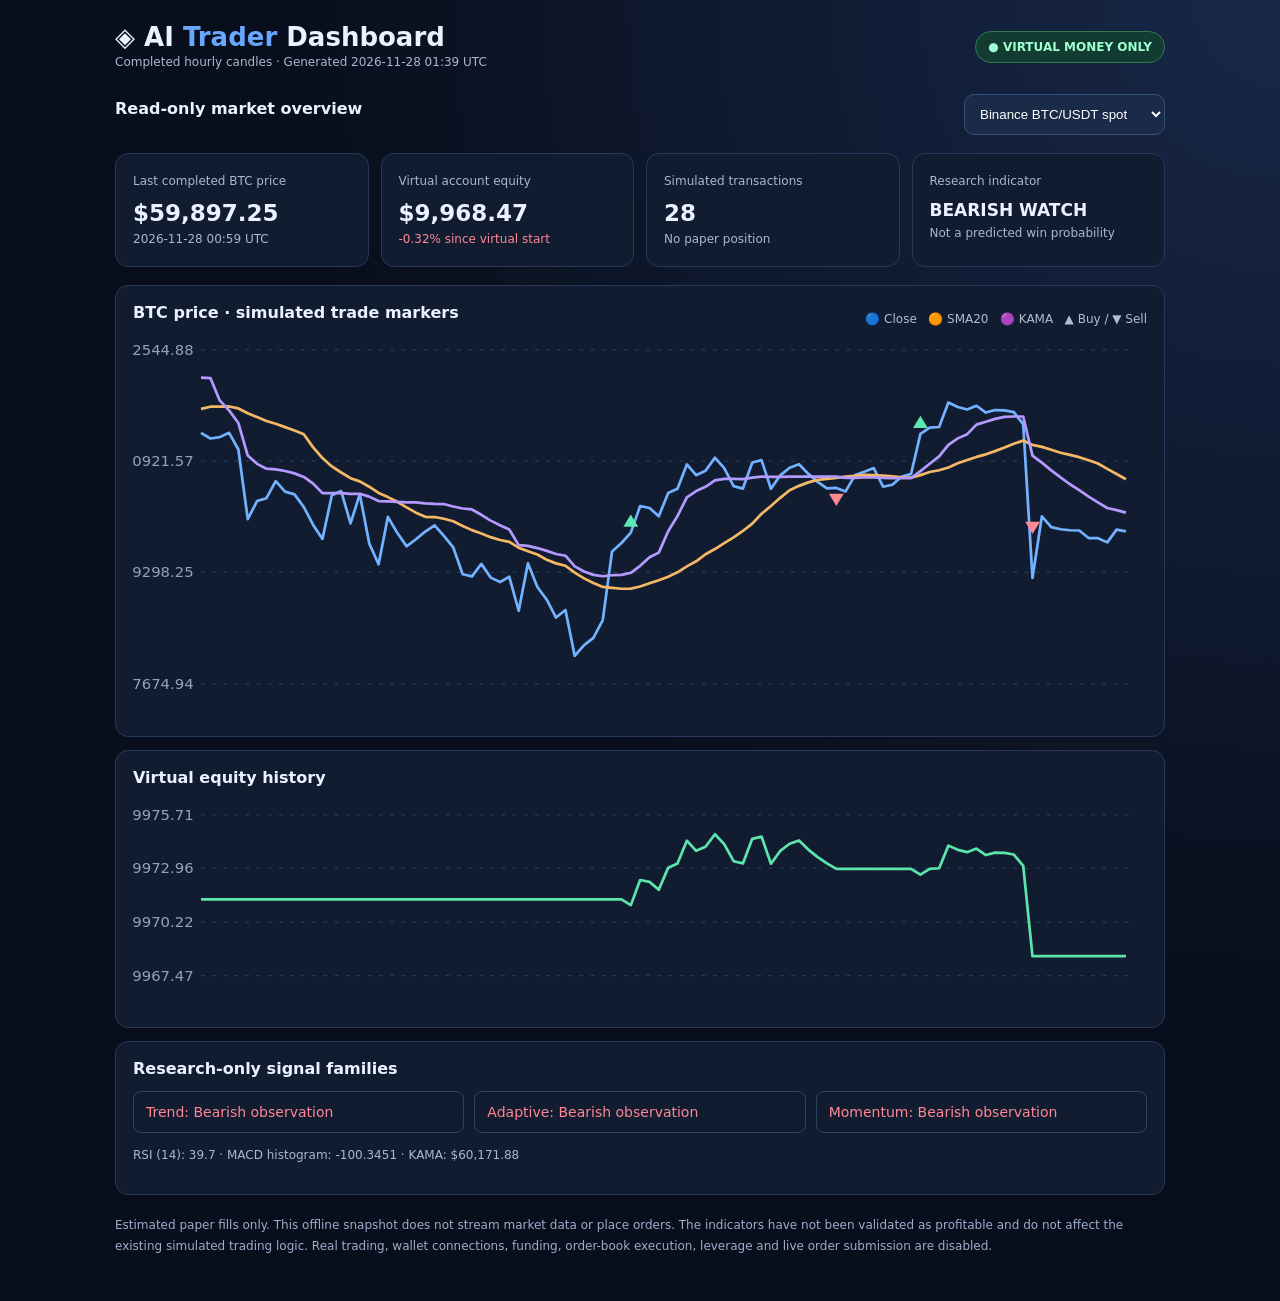
==== ledger/dashboard.html @ aaf677f6 "Update virtual paper results" ====
<!doctype html><html lang="en"><head><meta charset="utf-8">
<meta name="viewport" content="width=device-width, initial-scale=1"><title>AI Trader — Paper Dashboard</title>
<style>
:root{color-scheme:dark;font-family:system-ui,sans-serif;background:#080e1b;color:#eaf2ff}
*{box-sizing:border-box}body{margin:0;background:radial-gradient(at top right,#182849,#080e1b 55%)}
main{max-width:1080px;margin:auto;padding:22px 15px 45px}
h1{font-size:26px;margin:0}h1 span{color:#69a7ff}h2{font-size:16px;margin:0 0 13px}
.head,.bar{display:flex;align-items:center;justify-content:space-between;gap:15px;flex-wrap:wrap}
.head{margin-bottom:22px}.small{font-size:12px;color:#a8b8d2;line-height:1.7}
.tag{border:1px solid #317750;background:#123c31;border-radius:30px;color:#9fffd1;padding:8px 12px;font-size:12px;font-weight:700}
select{background:#1a2a49;color:white;border:1px solid #345078;padding:11px;border-radius:10px}
.cards{display:grid;grid-template-columns:repeat(4,minmax(0,1fr));gap:12px;margin:18px 0}
.card{background:#111c31;border:1px solid #273958;border-radius:13px;padding:17px;min-width:0}
.value{font-size:23px;font-weight:750;margin:8px 0 3px;overflow-wrap:anywhere}
.good{color:#60eab2}.bad{color:#ff8793}.muted{color:#b5c0d1}
svg{width:100%;height:auto;display:block;min-height:160px}
.legend{color:#adbed6;font-size:12px}
.votes{display:grid;grid-template-columns:repeat(3,1fr);gap:10px}
.votes>div{padding:12px;border:1px solid #324564;border-radius:8px;font-size:14px}
footer{margin-top:20px;color:#9caecc;font-size:12px;line-height:1.7}
@media(max-width:700px){.cards{grid-template-columns:repeat(2,minmax(0,1fr))}
.votes{grid-template-columns:1fr}.value{font-size:20px}}
</style></head><body><main>
<header class="head"><div><h1>◈ AI <span>Trader</span> Dashboard</h1>
<div class="small">Completed hourly candles · Generated <span id="updated"></span></div></div>
<div class="tag">● VIRTUAL MONEY ONLY</div></header>
<div class="bar"><h2>Read-only market overview</h2><select id="market" aria-label="Select exchange"></select></div>
<section class="cards"><div class="card"><div class="small">Last completed BTC price</div><div class="value" id="price"></div><div class="small" id="candle"></div></div>
<div class="card"><div class="small">Virtual account equity</div><div class="value" id="equity"></div><div class="small" id="change"></div></div>
<div class="card"><div class="small">Simulated transactions</div><div class="value" id="trades"></div><div class="small" id="position"></div></div>
<div class="card"><div class="small">Research indicator</div><div class="value" id="watch"></div><div class="small">Not a predicted win probability</div></div></section>
<section class="card"><div class="bar"><h2>BTC price · simulated trade markers</h2>
<div class="legend">🔵 Close &nbsp; 🟠 SMA20 &nbsp; 🟣 KAMA &nbsp; ▲ Buy / ▼ Sell</div></div>
<svg id="priceChart" viewBox="0 0 820 310" role="img" aria-label="Hourly price and moving averages"></svg></section>
<section class="card" style="margin-top:13px"><h2>Virtual equity history</h2>
<svg id="equityChart" viewBox="0 0 820 170" role="img" aria-label="Simulated account equity"></svg></section>
<section class="card" style="margin-top:13px"><h2>Research-only signal families</h2>
<div id="votes" class="votes"></div><p class="small" id="metrics"></p></section>
<footer>Estimated paper fills only. This offline snapshot does not stream market data or place orders.
The indicators have not been validated as profitable and do not affect the existing simulated trading logic.
Real trading, wallet connections, funding, order-book execution, leverage and live order submission are disabled.</footer>
</main><script>const DATA={"updated":"2026-11-28 01:39 UTC","markets":{"binance":{"name":"Binance BTC/USDT spot","last_candle":"2026-11-28 00:59 UTC","price":59897.25,"equity":9968.466552710384,"change":-0.315334472896156,"units":0.0,"stop":0.0,"transactions":28,"closes":[61334.59,61251.7,61270.93,61333.77,61090.84,60074.9,60338.34,60379.66,60628.99,60476.23,60436.01,60252.26,59990.01,59787.37,60424.37,60484.95,60014.6,60440.0,59721.61,59417.25,60108.01,59875.01,59679.18,59781.39,59893.62,59986.01,59832.0,59661.76,59272.01,59239.64,59421.85,59222.54,59157.43,59236.0,58738.33,59432.28,59086.0,58900.0,58640.34,58749.22,58080.77,58237.93,58344.01,58604.64,59603.25,59728.01,59879.23,60267.5,60237.86,60116.75,60458.01,60519.52,60873.72,60716.01,60779.98,60971.47,60819.55,60556.88,60521.78,60900.92,60936.26,60518.01,60714.01,60825.37,60876.81,60734.89,60618.79,60522.91,60529.99,60480.01,60718.59,60766.0,60820.77,60548.01,60577.18,60696.01,60733.31,61319.44,61411.0,61419.47,61777.36,61711.47,61673.45,61729.65,61630.0,61666.22,61662.57,61636.01,61460.1,59217.01,60116.98,59958.0,59928.0,59913.06,59910.33,59799.09,59798.41,59737.25,59923.1,59897.25],"times":[1795471199999,1795474799999,1795478399999,1795481999999,1795485599999,1795489199999,1795492799999,1795496399999,1795499999999,1795503599999,1795507199999,1795510799999,1795514399999,1795517999999,1795521599999,1795525199999,1795528799999,1795532399999,1795535999999,1795539599999,1795543199999,1795546799999,1795550399999,1795553999999,1795557599999,1795561199999,1795564799999,1795568399999,1795571999999,1795575599999,1795579199999,1795582799999,1795586399999,1795589999999,1795593599999,1795597199999,1795600799999,1795604399999,1795607999999,1795611599999,1795615199999,1795618799999,1795622399999,1795625999999,1795629599999,1795633199999,1795636799999,1795640399999,1795643999999,1795647599999,1795651199999,1795654799999,1795658399999,1795661999999,1795665599999,1795669199999,1795672799999,1795676399999,1795679999999,1795683599999,1795687199999,1795690799999,1795694399999,1795697999999,1795701599999,1795705199999,1795708799999,1795712399999,1795715999999,1795719599999,1795723199999,1795726799999,1795730399999,1795733999999,1795737599999,1795741199999,1795744799999,1795748399999,1795751999999,1795755599999,1795759199999,1795762799999,1795766399999,1795769999999,1795773599999,1795777199999,1795780799999,1795784399999,1795787999999,1795791599999,1795795199999,1795798799999,1795802399999,1795805999999,1795809599999,1795813199999,1795816799999,1795820399999,1795823999999,1795827599999],"sma20":[61683.62750000002,61715.42350000001,61714.6735,61719.3615,61689.6315,61619.6765,61563.618500000004,61506.69499999999,61466.0365,61418.30249999999,61368.802500000005,61314.982,61122.435,60967.0355,60843.3645,60755.0915,60672.1125,60625.3145,60548.5065,60457.41900000001,60396.090000000004,60327.25549999999,60247.66799999999,60170.048999999985,60110.188,60105.743500000004,60080.4265,60044.531500000005,59976.68250000001,59914.853,59864.145,59812.65900000001,59771.030000000006,59743.4615,59659.15950000001,59606.52600000001,59560.096000000005,59483.096000000005,59429.03250000001,59395.63100000001,59294.26900000001,59212.415,59145.6565,59086.818999999996,59072.30049999999,59059.4005,59061.762,59092.049,59140.3415,59184.19700000001,59236.005000000005,59300.85400000001,59386.66849999999,59460.668999999994,59562.7515,59639.710999999996,59726.3885,59809.2325,59903.30449999999,60010.88949999999,60153.66399999999,60267.668000000005,60386.168000000005,60497.204500000014,60560.88250000001,60611.22650000001,60648.20450000001,60660.975,60675.58149999999,60693.74450000001,60706.77350000001,60719.09750000001,60716.45000000001,60708.05000000001,60697.909999999996,60684.137,60679.82500000001,60717.953,60762.414000000004,60788.341499999995,60830.39650000001,60890.069500000005,60938.04150000001,60983.25549999999,61020.91499999999,61067.481499999994,61119.67049999999,61175.3255,61221.831000000006,61158.681,61128.600499999986,61088.20049999999,61043.562,61011.8145,60978.471999999994,60933.62600000001,60886.88100000001,60807.77149999999,60733.37649999999,60657.2655],"kama":[62139.052784449326,62134.28969310005,61806.34452044022,61661.40277014278,61477.50898027182,61002.20467854554,60881.06752387645,60812.268479286184,60801.22433482101,60777.38699529725,60743.780326600296,60690.439568472495,60593.91449458903,60454.81107412869,60453.63982133316,60454.68230407778,60444.87720340367,60444.8474910074,60403.95400641708,60338.550078980945,60335.53037409359,60328.76119138556,60320.6069232759,60318.29676986043,60307.29162386317,60299.63892145484,60294.88541571261,60260.37085606969,60230.014779720346,60217.203048396914,60139.39231962613,60053.83981499335,59986.546896566935,59924.73139812712,59696.920961113174,59686.34794071222,59653.565515006754,59611.51192795203,59566.95390776648,59541.23944279367,59387.276522825516,59310.676851876065,59262.87281481415,59241.48565002378,59256.26018670198,59263.03964736468,59293.57247103382,59393.270245958454,59519.00649422419,59587.481484327414,59899.71626839557,60120.16371022391,60393.74813678553,60484.44531179759,60546.86059839684,60639.45837012567,60663.94736887138,60661.035256902374,60657.34820055204,60679.37676590131,60693.51617079946,60692.7755761974,60693.05814610934,60694.38664686229,60696.079450911944,60696.88878315095,60695.49269701427,60694.45724474896,60693.70343414077,60677.92907861168,60678.9235901377,60682.61725997139,60685.12802935275,60678.5069694011,60672.87533126087,60673.05137876476,60674.18187032854,60775.94641878222,60883.7669482662,60990.06971916983,61158.04841448462,61253.52018402997,61315.51050015311,61453.20020418633,61497.17951800258,61537.54762340042,61566.466960973994,61573.04796616814,61571.950785126086,61002.13152421624,60900.530643593775,60787.06639180738,60684.05913143766,60583.56054523323,60499.768942725495,60403.27070818364,60320.07617810735,60238.711665877425,60207.579747134165,60171.882244541],"rsi":39.665227482577436,"macd_histogram":-100.34510121730943,"votes":{"Trend":-1,"Adaptive":-1,"Momentum":-1},"watch":"BEARISH_WATCH","trades":[{"time":"2026-11-08T06:59:59Z","side":"BUY","price":75869.0356},{"time":"2026-11-08T19:59:59Z","side":"SIGNAL SELL","price":75891.0655},{"time":"2026-11-09T15:59:59Z","side":"BUY","price":75571.2968},{"time":"2026-11-10T05:59:59Z","side":"SIGNAL SELL","price":74778.4321},{"time":"2026-11-11T06:59:59Z","side":"BUY","price":73660.812},{"time":"2026-11-12T01:59:59Z","side":"SIGNAL SELL","price":73677.7427},{"time":"2026-11-15T10:59:59Z","side":"BUY","price":65632.2797},{"time":"2026-11-15T16:59:59Z","side":"STOP SELL","price":64287.4743},{"time":"2026-11-15T22:59:59Z","side":"BUY","price":65257.4824},{"time":"2026-11-16T03:59:59Z","side":"SIGNAL SELL","price":65081.363},{"time":"2026-11-16T18:59:59Z","side":"BUY","price":65084.526},{"time":"2026-11-17T06:59:59Z","side":"SIGNAL SELL","price":64523.3022},{"time":"2026-11-17T07:59:59Z","side":"BUY","price":64772.5101},{"time":"2026-11-17T08:59:59Z","side":"SIGNAL SELL","price":64307.0304},{"time":"2026-11-17T14:59:59Z","side":"BUY","price":65050.519},{"time":"2026-11-17T15:59:59Z","side":"STOP SELL","price":63717.6339},{"time":"2026-11-18T00:59:59Z","side":"BUY","price":64823.1754},{"time":"2026-11-18T13:59:59Z","side":"SIGNAL SELL","price":63912.1579},{"time":"2026-11-19T06:59:59Z","side":"BUY","price":63784.2162},{"time":"2026-11-19T17:59:59Z","side":"STOP SELL","price":62477.2776},{"time":"2026-11-21T13:59:59Z","side":"BUY","price":60588.6892},{"time":"2026-11-22T03:59:59Z","side":"STOP SELL","price":59347.227},{"time":"2026-11-22T10:59:59Z","side":"BUY","price":60906.6581},{"time":"2026-11-23T20:59:59Z","side":"SIGNAL SELL","price":61208.3805},{"time":"2026-11-25T19:59:59Z","side":"BUY","price":59909.1696},{"time":"2026-11-26T17:59:59Z","side":"SIGNAL SELL","price":60499.725},{"time":"2026-11-27T02:59:59Z","side":"BUY","price":61350.0997},{"time":"2026-11-27T14:59:59Z","side":"STOP SELL","price":60093.0362}],"equity_history":[9971.3803,9971.3803,9971.3803,9971.3803,9971.3803,9971.3803,9971.3803,9971.3803,9971.3803,9971.3803,9971.3803,9971.3803,9971.3803,9971.3803,9971.3803,9971.3803,9971.3803,9971.3803,9971.3803,9971.3803,9971.3803,9971.3803,9971.3803,9971.3803,9971.3803,9971.3803,9971.3803,9971.3803,9971.3803,9971.3803,9971.3803,9971.3803,9971.3803,9971.3803,9971.3803,9971.3803,9971.3803,9971.3803,9971.3803,9971.3803,9971.3803,9971.3803,9971.3803,9971.3803,9971.3803,9971.3803,9971.0816,9972.3727,9972.2742,9971.8714,9973.0063,9973.2108,9974.3887,9973.8643,9974.077,9974.7138,9974.2086,9973.3351,9973.2184,9974.4792,9974.5967,9973.2058,9973.8576,9974.2279,9974.399,9973.9271,9973.541,9973.2221,9972.9438,9972.9438,9972.9438,9972.9438,9972.9438,9972.9438,9972.9438,9972.9438,9972.9438,9972.645,9972.9424,9972.9699,9974.1323,9973.9183,9973.7948,9973.9773,9973.6537,9973.7713,9973.7594,9973.6732,9973.1018,9968.4666,9968.4666,9968.4666,9968.4666,9968.4666,9968.4666,9968.4666,9968.4666,9968.4666,9968.4666,9968.4666]},"hyperliquid":{"name":"Hyperliquid BTC perpetual","last_candle":"2026-11-28 00:59 UTC","price":59863.0,"equity":9967.686406527104,"change":-0.3231359347289575,"units":0.0,"stop":0.0,"transactions":30,"closes":[61311.0,61227.0,61251.0,61294.0,61069.0,60055.0,60302.0,60353.0,60599.0,60447.0,60409.0,60221.0,59963.0,59753.0,60401.0,60430.0,59973.0,60421.0,59690.0,59381.0,60090.0,59841.0,59632.0,59751.0,59867.0,59950.0,59795.0,59631.0,59237.0,59200.0,59385.0,59186.0,59129.0,59206.0,58699.0,59409.0,59056.0,58868.0,58599.0,58719.0,58058.0,58216.0,58329.0,58590.0,59589.0,59721.0,59876.0,60262.0,60230.0,60101.0,60435.0,60515.0,60854.0,60701.0,60761.0,60967.0,60790.0,60533.0,60497.0,60883.0,60907.0,60481.0,60684.0,60810.0,60841.0,60682.0,60594.0,60492.0,60507.0,60451.0,60696.0,60741.0,60791.0,60516.0,60554.0,60666.0,60701.0,61310.0,61399.0,61402.0,61769.0,61705.0,61649.0,61710.0,61610.0,61639.0,61649.0,61629.0,61468.0,59182.0,60089.0,59946.0,59928.0,59887.0,59885.0,59775.0,59760.0,59710.0,59897.0,59863.0],"times":[1795471199999,1795474799999,1795478399999,1795481999999,1795485599999,1795489199999,1795492799999,1795496399999,1795499999999,1795503599999,1795507199999,1795510799999,1795514399999,1795517999999,1795521599999,1795525199999,1795528799999,1795532399999,1795535999999,1795539599999,1795543199999,1795546799999,1795550399999,1795553999999,1795557599999,1795561199999,1795564799999,1795568399999,1795571999999,1795575599999,1795579199999,1795582799999,1795586399999,1795589999999,1795593599999,1795597199999,1795600799999,1795604399999,1795607999999,1795611599999,1795615199999,1795618799999,1795622399999,1795625999999,1795629599999,1795633199999,1795636799999,1795640399999,1795643999999,1795647599999,1795651199999,1795654799999,1795658399999,1795661999999,1795665599999,1795669199999,1795672799999,1795676399999,1795679999999,1795683599999,1795687199999,1795690799999,1795694399999,1795697999999,1795701599999,1795705199999,1795708799999,1795712399999,1795715999999,1795719599999,1795723199999,1795726799999,1795730399999,1795733999999,1795737599999,1795741199999,1795744799999,1795748399999,1795751999999,1795755599999,1795759199999,1795762799999,1795766399999,1795769999999,1795773599999,1795777199999,1795780799999,1795784399999,1795787999999,1795791599999,1795795199999,1795798799999,1795802399999,1795805999999,1795809599999,1795813199999,1795816799999,1795820399999,1795823999999,1795827599999],"sma20":[61661.45,61693.25,61692.4,61695.6,61665.65,61595.5,61538.4,61481.2,61439.8,61392.1,61342.0,61288.15,61094.7,60938.7,60815.6,60726.4,60642.55,60595.6,60518.15,60427.5,60366.45,60297.15,60216.2,60139.05,60078.95,60073.7,60048.35,60012.25,59944.15,59881.8,59830.6,59778.85,59737.15,59709.8,59624.7,59573.65,59527.8,59450.15,59395.6,59362.5,59260.9,59179.65,59114.5,59056.45,59042.55,59031.1,59035.15,59066.7,59116.35,59161.4,59213.9,59280.35,59366.6,59441.35,59544.45,59622.35,59709.05,59792.3,59887.2,59995.4,60137.85,60251.1,60368.85,60479.85,60542.45,60590.5,60626.4,60637.9,60651.75,60669.25,60682.3,60693.6,60690.45,60681.2,60670.85,60655.8,60651.35,60690.2,60735.3,60761.25,60804.35,60865.55,60913.8,60958.8,60997.25,61045.1,61097.85,61154.7,61202.75,61139.3,61108.95,61069.2,61026.05,60994.6,60961.15,60916.6,60869.55,60789.55,60714.45,60637.5],"kama":[62106.16442745999,62101.54675075387,61787.79595516544,61636.86791082091,61456.12059367536,60986.44459115776,60858.828628541494,60788.76990418069,60777.06260552976,60753.23304248518,60717.932523937605,60661.696247910506,60561.05269271932,60420.22474769918,60419.483867635085,60419.801375243616,60409.543587668224,60409.61659533449,60368.92841038115,60303.12182298554,60300.41517888452,60293.684197794195,60285.03107586928,60282.78697644213,60272.17453847749,60265.0428470225,60260.456248865645,60226.640571348784,60196.911549019365,60184.118621051,60106.016709109135,60022.12493691898,59959.29490962529,59896.71857721416,59661.61678661763,59651.951033803096,59620.32337276258,59579.04482580245,59534.45387678422,59509.992555018776,59362.318931336005,59288.98423466469,59243.715972431775,59223.564962011864,59238.82788663453,59246.03415840055,59278.23533778016,59380.53708684481,59509.7673416098,59577.92236525492,59881.17390692692,60103.82535326358,60372.595753183065,60464.35958040386,60526.19963542776,60621.46199896678,60642.677278362375,60639.978444768014,60636.53017912275,60658.22806210356,60671.38235407249,60670.327519652645,60670.51663994797,60671.884887128836,60673.26231153793,60673.48196209899,60672.08653863724,60670.93018771631,60670.16376708559,60653.468367227375,60654.4520401119,60658.29914786316,60660.70967224621,60653.01536179123,60647.97701301853,60648.07545735987,60648.98001245712,60753.33407135654,60861.951051061864,60969.3875822574,61140.51158151489,61239.156374432285,61297.720934852994,61429.74489768065,61472.94708625579,61511.071966648786,61542.29468918781,61550.3564403442,61549.31933439304,60984.74588575933,60882.18866709364,60770.601731582494,60672.06327532459,60570.31940205137,60485.55484706795,60389.31095426328,60302.36978410325,60219.48492662654,60187.24758575145,60150.50553425668],"rsi":39.58564837804922,"macd_histogram":-102.37349899784641,"votes":{"Trend":-1,"Adaptive":-1,"Momentum":-1},"watch":"BEARISH_WATCH","trades":[{"time":"2026-11-08T06:59:59Z","side":"BUY","price":75850.9065},{"time":"2026-11-08T19:59:59Z","side":"SIGNAL SELL","price":75879.0415},{"time":"2026-11-09T15:59:59Z","side":"BUY","price":75541.752},{"time":"2026-11-10T05:59:59Z","side":"SIGNAL SELL","price":74762.6},{"time":"2026-11-11T06:59:59Z","side":"BUY","price":73630.797},{"time":"2026-11-12T01:59:59Z","side":"SIGNAL SELL","price":73646.1585},{"time":"2026-11-15T10:59:59Z","side":"BUY","price":65612.79},{"time":"2026-11-15T16:59:59Z","side":"STOP SELL","price":64268.3839},{"time":"2026-11-15T22:59:59Z","side":"BUY","price":65239.6035},{"time":"2026-11-16T03:59:59Z","side":"SIGNAL SELL","price":65050.4585},{"time":"2026-11-16T18:59:59Z","side":"BUY","price":65060.514},{"time":"2026-11-17T03:59:59Z","side":"SIGNAL SELL","price":64992.4875},{"time":"2026-11-17T04:59:59Z","side":"BUY","price":65052.51},{"time":"2026-11-17T06:59:59Z","side":"SIGNAL SELL","price":64493.737},{"time":"2026-11-17T07:59:59Z","side":"BUY","price":64741.3545},{"time":"2026-11-17T08:59:59Z","side":"SIGNAL SELL","price":64273.847},{"time":"2026-11-17T14:59:59Z","side":"BUY","price":65026.497},{"time":"2026-11-17T15:59:59Z","side":"STOP SELL","price":63694.1041},{"time":"2026-11-18T00:59:59Z","side":"BUY","price":64804.386},{"time":"2026-11-18T13:59:59Z","side":"SIGNAL SELL","price":63878.045},{"time":"2026-11-19T06:59:59Z","side":"BUY","price":63764.8665},{"time":"2026-11-19T17:59:59Z","side":"STOP SELL","price":62458.3244},{"time":"2026-11-21T13:59:59Z","side":"BUY","price":60578.274},{"time":"2026-11-22T03:59:59Z","side":"STOP SELL","price":59337.0252},{"time":"2026-11-22T10:59:59Z","side":"BUY","price":60882.426},{"time":"2026-11-23T20:59:59Z","side":"SIGNAL SELL","price":61163.403},{"time":"2026-11-25T19:59:59Z","side":"BUY","price":59905.938},{"time":"2026-11-26T17:59:59Z","side":"SIGNAL SELL","price":60476.7465},{"time":"2026-11-27T02:59:59Z","side":"BUY","price":61340.655},{"time":"2026-11-27T14:59:59Z","side":"STOP SELL","price":60083.785}],"equity_history":[9970.6655,9970.6655,9970.6655,9970.6655,9970.6655,9970.6655,9970.6655,9970.6655,9970.6655,9970.6655,9970.6655,9970.6655,9970.6655,9970.6655,9970.6655,9970.6655,9970.6655,9970.6655,9970.6655,9970.6655,9970.6655,9970.6655,9970.6655,9970.6655,9970.6655,9970.6655,9970.6655,9970.6655,9970.6655,9970.6655,9970.6655,9970.6655,9970.6655,9970.6655,9970.6655,9970.6655,9970.6655,9970.6655,9970.6655,9970.6655,9970.6655,9970.6655,9970.6655,9970.6655,9970.6655,9970.6655,9970.3667,9971.6503,9971.5439,9971.1149,9972.2256,9972.4916,9973.619,9973.1102,9973.3097,9973.9947,9973.4061,9972.5515,9972.4318,9973.7154,9973.7952,9972.3786,9973.0536,9973.4727,9973.5757,9973.047,9972.7544,9972.4152,9972.1633,9972.1633,9972.1633,9972.1633,9972.1633,9972.1633,9972.1633,9972.1633,9972.1633,9971.8645,9972.1536,9972.1633,9973.3554,9973.1475,9972.9656,9973.1638,9972.839,9972.9331,9972.9656,9972.9007,9972.3777,9967.6864,9967.6864,9967.6864,9967.6864,9967.6864,9967.6864,9967.6864,9967.6864,9967.6864,9967.6864,9967.6864]}}};
const $=id=>document.getElementById(id),ns="http://www.w3.org/2000/svg";
const usd=n=>new Intl.NumberFormat("en-US",{style:"currency",currency:"USD"}).format(n);
function svgEl(parent,tag,attrs,text){let el=document.createElementNS(ns,tag);
Object.entries(attrs).forEach(([k,v])=>el.setAttribute(k,v));
if(text!==undefined)el.textContent=text;parent.append(el);return el;}
function chart(id,series,height,markers=[]){const root=$(id);root.replaceChildren();
const vals=series.flatMap(s=>s.values.filter(Number.isFinite));
if(!vals.length){svgEl(root,"text",{x:400,y:90,fill:"#aabbd3"},"No snapshots yet");return;}
const n=series[0].values.length,minimum=Math.min(...vals),maximum=Math.max(...vals);
const pad=Math.max((maximum-minimum)*0.1,Math.abs(maximum)*0.0001,0.01);
const lo=minimum-pad,hi=maximum+pad;
const x=i=>55+i*748/Math.max(n-1,1),y=v=>12+(hi-v)/(hi-lo)*(height-40);
for(let i=0;i<4;i++){let v=lo+(hi-lo)*i/3,py=y(v);
svgEl(root,"line",{x1:55,x2:810,y1:py,y2:py,stroke:"#293a57","stroke-dasharray":"3 6"});
svgEl(root,"text",{x:49,y:py+4,fill:"#91a2bd","font-size":"12","text-anchor":"end"},v.toFixed(2));}
series.forEach(s=>{let d="",active=false;s.values.forEach((v,i)=>{if(!Number.isFinite(v)){active=false;return;}
d+=(active?"L":"M")+x(i).toFixed(1)+" "+y(v).toFixed(1)+" ";active=true;});
svgEl(root,"path",{d,fill:"none",stroke:s.color,"stroke-width":2.2,"stroke-linejoin":"round"});});
markers.forEach(m=>{if(m.index<0||m.index>=n)return;
const px=x(m.index),py=y(m.price),buy=m.side==="BUY";
svgEl(root,"path",{d:buy?`M${px} ${py-13} l-6 10 h12 Z`:`M${px} ${py+13} l-6 -10 h12 Z`,fill:buy?"#5ee9b1":"#ff8893"});});}
function show(key){const d=DATA.markets[key];if(!d)return;
$("price").textContent=usd(d.price);$("candle").textContent=d.last_candle;
$("equity").textContent=usd(d.equity);$("change").textContent=d.change.toFixed(2)+"% since virtual start";
$("change").className="small "+(d.change>=0?"good":"bad");
$("trades").textContent=d.transactions;$("position").textContent=d.units?"Holding "+d.units.toFixed(6)+" virtual BTC":"No paper position";
$("watch").textContent=d.watch.replace("_"," ");$("watch").style.fontSize="17px";
const marks=d.trades.map(trade=>({index:d.times.findIndex(t=>Math.abs(t-Date.parse(trade.time))<1500),
price:trade.price,side:trade.side}));
chart("priceChart",[{values:d.closes,color:"#72b2ff"},{values:d.sma20,color:"#f5b865"},{values:d.kama,color:"#b49aff"}],310,marks);
chart("equityChart",[{values:d.equity_history,color:"#5be5ac"}],170);
$("votes").replaceChildren();Object.entries(d.votes).forEach(([name,v])=>{const el=document.createElement("div");
el.textContent=name+": "+(v>0?"Bullish observation":v<0?"Bearish observation":"Neutral");
el.className=v>0?"good":v<0?"bad":"muted";$("votes").append(el);});
$("metrics").textContent="RSI (14): "+d.rsi.toFixed(1)+" · MACD histogram: "+d.macd_histogram.toFixed(4)+
" · KAMA: "+usd(d.kama[d.kama.length-1]);}
$("updated").textContent=DATA.updated;Object.entries(DATA.markets).forEach(([key,d])=>{
const option=document.createElement("option");option.value=key;option.textContent=d.name;$("market").append(option);});
$("market").addEventListener("change",e=>show(e.target.value));show($("market").value);
</script></body></html>
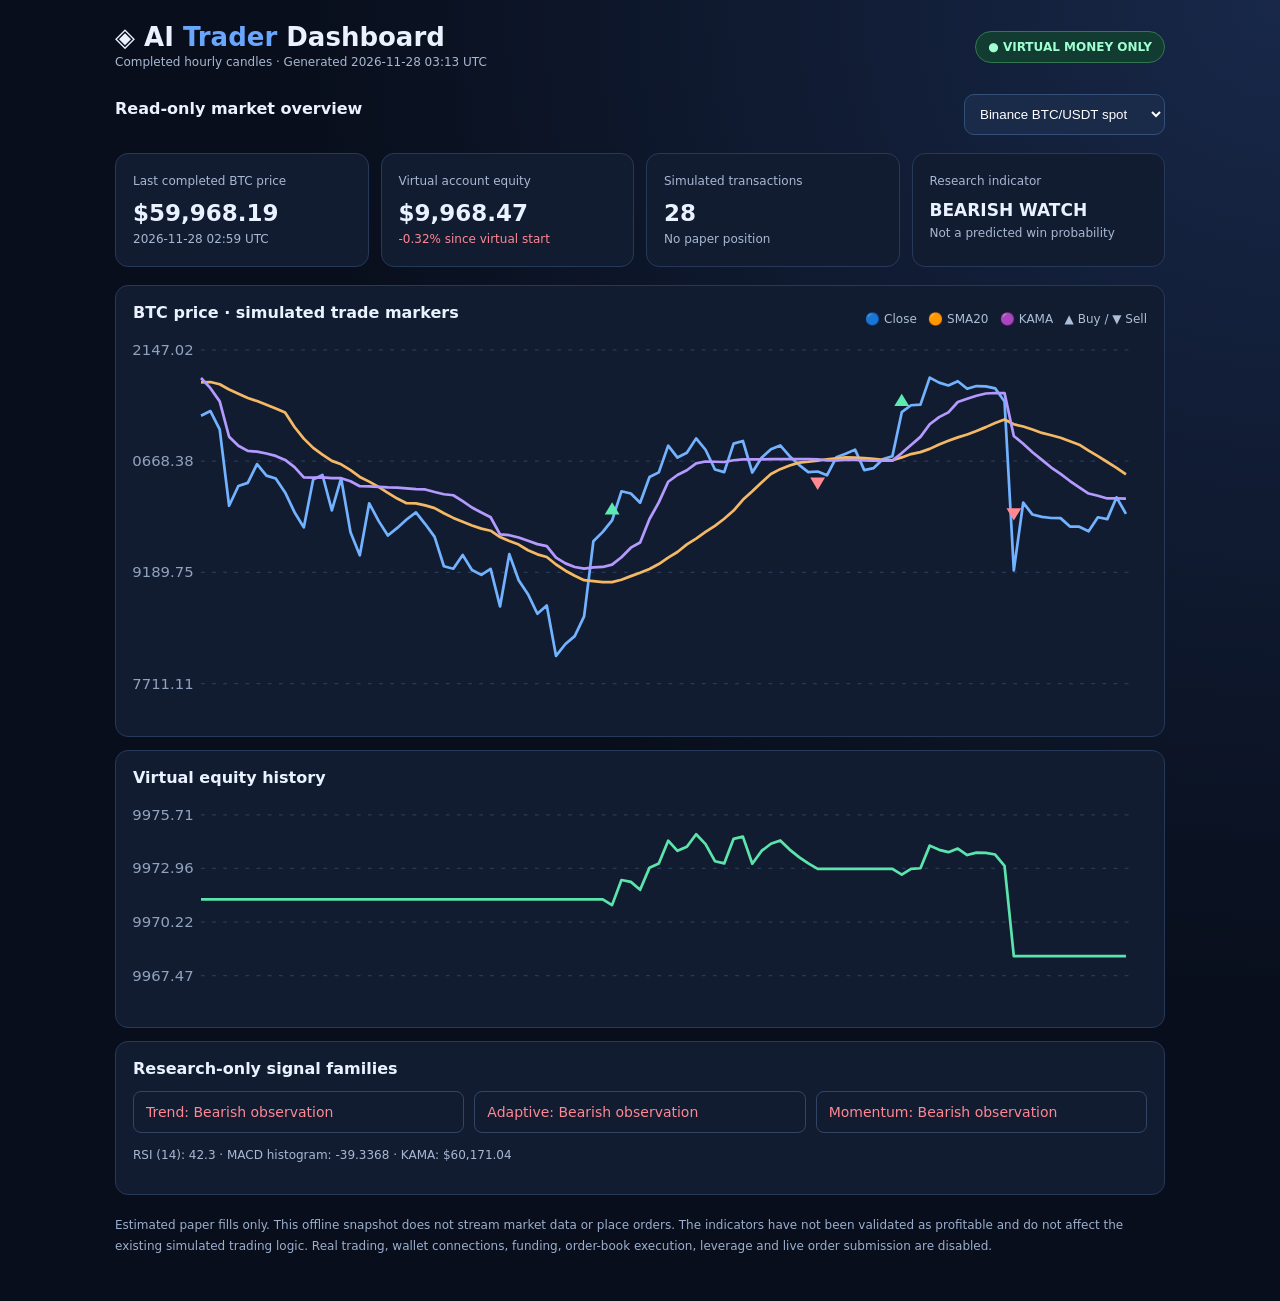
==== commit ef22512e: "Update virtual paper results" ====
--- a/ledger/dashboard.html
+++ b/ledger/dashboard.html
@@ -39,7 +39,7 @@
 <footer>Estimated paper fills only. This offline snapshot does not stream market data or place orders.
 The indicators have not been validated as profitable and do not affect the existing simulated trading logic.
 Real trading, wallet connections, funding, order-book execution, leverage and live order submission are disabled.</footer>
-</main><script>const DATA={"updated":"2026-11-28 01:39 UTC","markets":{"binance":{"name":"Binance BTC/USDT spot","last_candle":"2026-11-28 00:59 UTC","price":59897.25,"equity":9968.466552710384,"change":-0.315334472896156,"units":0.0,"stop":0.0,"transactions":28,"closes":[61334.59,61251.7,61270.93,61333.77,61090.84,60074.9,60338.34,60379.66,60628.99,60476.23,60436.01,60252.26,59990.01,59787.37,60424.37,60484.95,60014.6,60440.0,59721.61,59417.25,60108.01,59875.01,59679.18,59781.39,59893.62,59986.01,59832.0,59661.76,59272.01,59239.64,59421.85,59222.54,59157.43,59236.0,58738.33,59432.28,59086.0,58900.0,58640.34,58749.22,58080.77,58237.93,58344.01,58604.64,59603.25,59728.01,59879.23,60267.5,60237.86,60116.75,60458.01,60519.52,60873.72,60716.01,60779.98,60971.47,60819.55,60556.88,60521.78,60900.92,60936.26,60518.01,60714.01,60825.37,60876.81,60734.89,60618.79,60522.91,60529.99,60480.01,60718.59,60766.0,60820.77,60548.01,60577.18,60696.01,60733.31,61319.44,61411.0,61419.47,61777.36,61711.47,61673.45,61729.65,61630.0,61666.22,61662.57,61636.01,61460.1,59217.01,60116.98,59958.0,59928.0,59913.06,59910.33,59799.09,59798.41,59737.25,59923.1,59897.25],"times":[1795471199999,1795474799999,1795478399999,1795481999999,1795485599999,1795489199999,1795492799999,1795496399999,1795499999999,1795503599999,1795507199999,1795510799999,1795514399999,1795517999999,1795521599999,1795525199999,1795528799999,1795532399999,1795535999999,1795539599999,1795543199999,1795546799999,1795550399999,1795553999999,1795557599999,1795561199999,1795564799999,1795568399999,1795571999999,1795575599999,1795579199999,1795582799999,1795586399999,1795589999999,1795593599999,1795597199999,1795600799999,1795604399999,1795607999999,1795611599999,1795615199999,1795618799999,1795622399999,1795625999999,1795629599999,1795633199999,1795636799999,1795640399999,1795643999999,1795647599999,1795651199999,1795654799999,1795658399999,1795661999999,1795665599999,1795669199999,1795672799999,1795676399999,1795679999999,1795683599999,1795687199999,1795690799999,1795694399999,1795697999999,1795701599999,1795705199999,1795708799999,1795712399999,1795715999999,1795719599999,1795723199999,1795726799999,1795730399999,1795733999999,1795737599999,1795741199999,1795744799999,1795748399999,1795751999999,1795755599999,1795759199999,1795762799999,1795766399999,1795769999999,1795773599999,1795777199999,1795780799999,1795784399999,1795787999999,1795791599999,1795795199999,1795798799999,1795802399999,1795805999999,1795809599999,1795813199999,1795816799999,1795820399999,1795823999999,1795827599999],"sma20":[61683.62750000002,61715.42350000001,61714.6735,61719.3615,61689.6315,61619.6765,61563.618500000004,61506.69499999999,61466.0365,61418.30249999999,61368.802500000005,61314.982,61122.435,60967.0355,60843.3645,60755.0915,60672.1125,60625.3145,60548.5065,60457.41900000001,60396.090000000004,60327.25549999999,60247.66799999999,60170.048999999985,60110.188,60105.743500000004,60080.4265,60044.531500000005,59976.68250000001,59914.853,59864.145,59812.65900000001,59771.030000000006,59743.4615,59659.15950000001,59606.52600000001,59560.096000000005,59483.096000000005,59429.03250000001,59395.63100000001,59294.26900000001,59212.415,59145.6565,59086.818999999996,59072.30049999999,59059.4005,59061.762,59092.049,59140.3415,59184.19700000001,59236.005000000005,59300.85400000001,59386.66849999999,59460.668999999994,59562.7515,59639.710999999996,59726.3885,59809.2325,59903.30449999999,60010.88949999999,60153.66399999999,60267.668000000005,60386.168000000005,60497.204500000014,60560.88250000001,60611.22650000001,60648.20450000001,60660.975,60675.58149999999,60693.74450000001,60706.77350000001,60719.09750000001,60716.45000000001,60708.05000000001,60697.909999999996,60684.137,60679.82500000001,60717.953,60762.414000000004,60788.341499999995,60830.39650000001,60890.069500000005,60938.04150000001,60983.25549999999,61020.91499999999,61067.481499999994,61119.67049999999,61175.3255,61221.831000000006,61158.681,61128.600499999986,61088.20049999999,61043.562,61011.8145,60978.471999999994,60933.62600000001,60886.88100000001,60807.77149999999,60733.37649999999,60657.2655],"kama":[62139.052784449326,62134.28969310005,61806.34452044022,61661.40277014278,61477.50898027182,61002.20467854554,60881.06752387645,60812.268479286184,60801.22433482101,60777.38699529725,60743.780326600296,60690.439568472495,60593.91449458903,60454.81107412869,60453.63982133316,60454.68230407778,60444.87720340367,60444.8474910074,60403.95400641708,60338.550078980945,60335.53037409359,60328.76119138556,60320.6069232759,60318.29676986043,60307.29162386317,60299.63892145484,60294.88541571261,60260.37085606969,60230.014779720346,60217.203048396914,60139.39231962613,60053.83981499335,59986.546896566935,59924.73139812712,59696.920961113174,59686.34794071222,59653.565515006754,59611.51192795203,59566.95390776648,59541.23944279367,59387.276522825516,59310.676851876065,59262.87281481415,59241.48565002378,59256.26018670198,59263.03964736468,59293.57247103382,59393.270245958454,59519.00649422419,59587.481484327414,59899.71626839557,60120.16371022391,60393.74813678553,60484.44531179759,60546.86059839684,60639.45837012567,60663.94736887138,60661.035256902374,60657.34820055204,60679.37676590131,60693.51617079946,60692.7755761974,60693.05814610934,60694.38664686229,60696.079450911944,60696.88878315095,60695.49269701427,60694.45724474896,60693.70343414077,60677.92907861168,60678.9235901377,60682.61725997139,60685.12802935275,60678.5069694011,60672.87533126087,60673.05137876476,60674.18187032854,60775.94641878222,60883.7669482662,60990.06971916983,61158.04841448462,61253.52018402997,61315.51050015311,61453.20020418633,61497.17951800258,61537.54762340042,61566.466960973994,61573.04796616814,61571.950785126086,61002.13152421624,60900.530643593775,60787.06639180738,60684.05913143766,60583.56054523323,60499.768942725495,60403.27070818364,60320.07617810735,60238.711665877425,60207.579747134165,60171.882244541],"rsi":39.665227482577436,"macd_histogram":-100.34510121730943,"votes":{"Trend":-1,"Adaptive":-1,"Momentum":-1},"watch":"BEARISH_WATCH","trades":[{"time":"2026-11-08T06:59:59Z","side":"BUY","price":75869.0356},{"time":"2026-11-08T19:59:59Z","side":"SIGNAL SELL","price":75891.0655},{"time":"2026-11-09T15:59:59Z","side":"BUY","price":75571.2968},{"time":"2026-11-10T05:59:59Z","side":"SIGNAL SELL","price":74778.4321},{"time":"2026-11-11T06:59:59Z","side":"BUY","price":73660.812},{"time":"2026-11-12T01:59:59Z","side":"SIGNAL SELL","price":73677.7427},{"time":"2026-11-15T10:59:59Z","side":"BUY","price":65632.2797},{"time":"2026-11-15T16:59:59Z","side":"STOP SELL","price":64287.4743},{"time":"2026-11-15T22:59:59Z","side":"BUY","price":65257.4824},{"time":"2026-11-16T03:59:59Z","side":"SIGNAL SELL","price":65081.363},{"time":"2026-11-16T18:59:59Z","side":"BUY","price":65084.526},{"time":"2026-11-17T06:59:59Z","side":"SIGNAL SELL","price":64523.3022},{"time":"2026-11-17T07:59:59Z","side":"BUY","price":64772.5101},{"time":"2026-11-17T08:59:59Z","side":"SIGNAL SELL","price":64307.0304},{"time":"2026-11-17T14:59:59Z","side":"BUY","price":65050.519},{"time":"2026-11-17T15:59:59Z","side":"STOP SELL","price":63717.6339},{"time":"2026-11-18T00:59:59Z","side":"BUY","price":64823.1754},{"time":"2026-11-18T13:59:59Z","side":"SIGNAL SELL","price":63912.1579},{"time":"2026-11-19T06:59:59Z","side":"BUY","price":63784.2162},{"time":"2026-11-19T17:59:59Z","side":"STOP SELL","price":62477.2776},{"time":"2026-11-21T13:59:59Z","side":"BUY","price":60588.6892},{"time":"2026-11-22T03:59:59Z","side":"STOP SELL","price":59347.227},{"time":"2026-11-22T10:59:59Z","side":"BUY","price":60906.6581},{"time":"2026-11-23T20:59:59Z","side":"SIGNAL SELL","price":61208.3805},{"time":"2026-11-25T19:59:59Z","side":"BUY","price":59909.1696},{"time":"2026-11-26T17:59:59Z","side":"SIGNAL SELL","price":60499.725},{"time":"2026-11-27T02:59:59Z","side":"BUY","price":61350.0997},{"time":"2026-11-27T14:59:59Z","side":"STOP SELL","price":60093.0362}],"equity_history":[9971.3803,9971.3803,9971.3803,9971.3803,9971.3803,9971.3803,9971.3803,9971.3803,9971.3803,9971.3803,9971.3803,9971.3803,9971.3803,9971.3803,9971.3803,9971.3803,9971.3803,9971.3803,9971.3803,9971.3803,9971.3803,9971.3803,9971.3803,9971.3803,9971.3803,9971.3803,9971.3803,9971.3803,9971.3803,9971.3803,9971.3803,9971.3803,9971.3803,9971.3803,9971.3803,9971.3803,9971.3803,9971.3803,9971.3803,9971.3803,9971.3803,9971.3803,9971.3803,9971.3803,9971.3803,9971.3803,9971.0816,9972.3727,9972.2742,9971.8714,9973.0063,9973.2108,9974.3887,9973.8643,9974.077,9974.7138,9974.2086,9973.3351,9973.2184,9974.4792,9974.5967,9973.2058,9973.8576,9974.2279,9974.399,9973.9271,9973.541,9973.2221,9972.9438,9972.9438,9972.9438,9972.9438,9972.9438,9972.9438,9972.9438,9972.9438,9972.9438,9972.645,9972.9424,9972.9699,9974.1323,9973.9183,9973.7948,9973.9773,9973.6537,9973.7713,9973.7594,9973.6732,9973.1018,9968.4666,9968.4666,9968.4666,9968.4666,9968.4666,9968.4666,9968.4666,9968.4666,9968.4666,9968.4666,9968.4666]},"hyperliquid":{"name":"Hyperliquid BTC perpetual","last_candle":"2026-11-28 00:59 UTC","price":59863.0,"equity":9967.686406527104,"change":-0.3231359347289575,"units":0.0,"stop":0.0,"transactions":30,"closes":[61311.0,61227.0,61251.0,61294.0,61069.0,60055.0,60302.0,60353.0,60599.0,60447.0,60409.0,60221.0,59963.0,59753.0,60401.0,60430.0,59973.0,60421.0,59690.0,59381.0,60090.0,59841.0,59632.0,59751.0,59867.0,59950.0,59795.0,59631.0,59237.0,59200.0,59385.0,59186.0,59129.0,59206.0,58699.0,59409.0,59056.0,58868.0,58599.0,58719.0,58058.0,58216.0,58329.0,58590.0,59589.0,59721.0,59876.0,60262.0,60230.0,60101.0,60435.0,60515.0,60854.0,60701.0,60761.0,60967.0,60790.0,60533.0,60497.0,60883.0,60907.0,60481.0,60684.0,60810.0,60841.0,60682.0,60594.0,60492.0,60507.0,60451.0,60696.0,60741.0,60791.0,60516.0,60554.0,60666.0,60701.0,61310.0,61399.0,61402.0,61769.0,61705.0,61649.0,61710.0,61610.0,61639.0,61649.0,61629.0,61468.0,59182.0,60089.0,59946.0,59928.0,59887.0,59885.0,59775.0,59760.0,59710.0,59897.0,59863.0],"times":[1795471199999,1795474799999,1795478399999,1795481999999,1795485599999,1795489199999,1795492799999,1795496399999,1795499999999,1795503599999,1795507199999,1795510799999,1795514399999,1795517999999,1795521599999,1795525199999,1795528799999,1795532399999,1795535999999,1795539599999,1795543199999,1795546799999,1795550399999,1795553999999,1795557599999,1795561199999,1795564799999,1795568399999,1795571999999,1795575599999,1795579199999,1795582799999,1795586399999,1795589999999,1795593599999,1795597199999,1795600799999,1795604399999,1795607999999,1795611599999,1795615199999,1795618799999,1795622399999,1795625999999,1795629599999,1795633199999,1795636799999,1795640399999,1795643999999,1795647599999,1795651199999,1795654799999,1795658399999,1795661999999,1795665599999,1795669199999,1795672799999,1795676399999,1795679999999,1795683599999,1795687199999,1795690799999,1795694399999,1795697999999,1795701599999,1795705199999,1795708799999,1795712399999,1795715999999,1795719599999,1795723199999,1795726799999,1795730399999,1795733999999,1795737599999,1795741199999,1795744799999,1795748399999,1795751999999,1795755599999,1795759199999,1795762799999,1795766399999,1795769999999,1795773599999,1795777199999,1795780799999,1795784399999,1795787999999,1795791599999,1795795199999,1795798799999,1795802399999,1795805999999,1795809599999,1795813199999,1795816799999,1795820399999,1795823999999,1795827599999],"sma20":[61661.45,61693.25,61692.4,61695.6,61665.65,61595.5,61538.4,61481.2,61439.8,61392.1,61342.0,61288.15,61094.7,60938.7,60815.6,60726.4,60642.55,60595.6,60518.15,60427.5,60366.45,60297.15,60216.2,60139.05,60078.95,60073.7,60048.35,60012.25,59944.15,59881.8,59830.6,59778.85,59737.15,59709.8,59624.7,59573.65,59527.8,59450.15,59395.6,59362.5,59260.9,59179.65,59114.5,59056.45,59042.55,59031.1,59035.15,59066.7,59116.35,59161.4,59213.9,59280.35,59366.6,59441.35,59544.45,59622.35,59709.05,59792.3,59887.2,59995.4,60137.85,60251.1,60368.85,60479.85,60542.45,60590.5,60626.4,60637.9,60651.75,60669.25,60682.3,60693.6,60690.45,60681.2,60670.85,60655.8,60651.35,60690.2,60735.3,60761.25,60804.35,60865.55,60913.8,60958.8,60997.25,61045.1,61097.85,61154.7,61202.75,61139.3,61108.95,61069.2,61026.05,60994.6,60961.15,60916.6,60869.55,60789.55,60714.45,60637.5],"kama":[62106.16442745999,62101.54675075387,61787.79595516544,61636.86791082091,61456.12059367536,60986.44459115776,60858.828628541494,60788.76990418069,60777.06260552976,60753.23304248518,60717.932523937605,60661.696247910506,60561.05269271932,60420.22474769918,60419.483867635085,60419.801375243616,60409.543587668224,60409.61659533449,60368.92841038115,60303.12182298554,60300.41517888452,60293.684197794195,60285.03107586928,60282.78697644213,60272.17453847749,60265.0428470225,60260.456248865645,60226.640571348784,60196.911549019365,60184.118621051,60106.016709109135,60022.12493691898,59959.29490962529,59896.71857721416,59661.61678661763,59651.951033803096,59620.32337276258,59579.04482580245,59534.45387678422,59509.992555018776,59362.318931336005,59288.98423466469,59243.715972431775,59223.564962011864,59238.82788663453,59246.03415840055,59278.23533778016,59380.53708684481,59509.7673416098,59577.92236525492,59881.17390692692,60103.82535326358,60372.595753183065,60464.35958040386,60526.19963542776,60621.46199896678,60642.677278362375,60639.978444768014,60636.53017912275,60658.22806210356,60671.38235407249,60670.327519652645,60670.51663994797,60671.884887128836,60673.26231153793,60673.48196209899,60672.08653863724,60670.93018771631,60670.16376708559,60653.468367227375,60654.4520401119,60658.29914786316,60660.70967224621,60653.01536179123,60647.97701301853,60648.07545735987,60648.98001245712,60753.33407135654,60861.951051061864,60969.3875822574,61140.51158151489,61239.156374432285,61297.720934852994,61429.74489768065,61472.94708625579,61511.071966648786,61542.29468918781,61550.3564403442,61549.31933439304,60984.74588575933,60882.18866709364,60770.601731582494,60672.06327532459,60570.31940205137,60485.55484706795,60389.31095426328,60302.36978410325,60219.48492662654,60187.24758575145,60150.50553425668],"rsi":39.58564837804922,"macd_histogram":-102.37349899784641,"votes":{"Trend":-1,"Adaptive":-1,"Momentum":-1},"watch":"BEARISH_WATCH","trades":[{"time":"2026-11-08T06:59:59Z","side":"BUY","price":75850.9065},{"time":"2026-11-08T19:59:59Z","side":"SIGNAL SELL","price":75879.0415},{"time":"2026-11-09T15:59:59Z","side":"BUY","price":75541.752},{"time":"2026-11-10T05:59:59Z","side":"SIGNAL SELL","price":74762.6},{"time":"2026-11-11T06:59:59Z","side":"BUY","price":73630.797},{"time":"2026-11-12T01:59:59Z","side":"SIGNAL SELL","price":73646.1585},{"time":"2026-11-15T10:59:59Z","side":"BUY","price":65612.79},{"time":"2026-11-15T16:59:59Z","side":"STOP SELL","price":64268.3839},{"time":"2026-11-15T22:59:59Z","side":"BUY","price":65239.6035},{"time":"2026-11-16T03:59:59Z","side":"SIGNAL SELL","price":65050.4585},{"time":"2026-11-16T18:59:59Z","side":"BUY","price":65060.514},{"time":"2026-11-17T03:59:59Z","side":"SIGNAL SELL","price":64992.4875},{"time":"2026-11-17T04:59:59Z","side":"BUY","price":65052.51},{"time":"2026-11-17T06:59:59Z","side":"SIGNAL SELL","price":64493.737},{"time":"2026-11-17T07:59:59Z","side":"BUY","price":64741.3545},{"time":"2026-11-17T08:59:59Z","side":"SIGNAL SELL","price":64273.847},{"time":"2026-11-17T14:59:59Z","side":"BUY","price":65026.497},{"time":"2026-11-17T15:59:59Z","side":"STOP SELL","price":63694.1041},{"time":"2026-11-18T00:59:59Z","side":"BUY","price":64804.386},{"time":"2026-11-18T13:59:59Z","side":"SIGNAL SELL","price":63878.045},{"time":"2026-11-19T06:59:59Z","side":"BUY","price":63764.8665},{"time":"2026-11-19T17:59:59Z","side":"STOP SELL","price":62458.3244},{"time":"2026-11-21T13:59:59Z","side":"BUY","price":60578.274},{"time":"2026-11-22T03:59:59Z","side":"STOP SELL","price":59337.0252},{"time":"2026-11-22T10:59:59Z","side":"BUY","price":60882.426},{"time":"2026-11-23T20:59:59Z","side":"SIGNAL SELL","price":61163.403},{"time":"2026-11-25T19:59:59Z","side":"BUY","price":59905.938},{"time":"2026-11-26T17:59:59Z","side":"SIGNAL SELL","price":60476.7465},{"time":"2026-11-27T02:59:59Z","side":"BUY","price":61340.655},{"time":"2026-11-27T14:59:59Z","side":"STOP SELL","price":60083.785}],"equity_history":[9970.6655,9970.6655,9970.6655,9970.6655,9970.6655,9970.6655,9970.6655,9970.6655,9970.6655,9970.6655,9970.6655,9970.6655,9970.6655,9970.6655,9970.6655,9970.6655,9970.6655,9970.6655,9970.6655,9970.6655,9970.6655,9970.6655,9970.6655,9970.6655,9970.6655,9970.6655,9970.6655,9970.6655,9970.6655,9970.6655,9970.6655,9970.6655,9970.6655,9970.6655,9970.6655,9970.6655,9970.6655,9970.6655,9970.6655,9970.6655,9970.6655,9970.6655,9970.6655,9970.6655,9970.6655,9970.6655,9970.3667,9971.6503,9971.5439,9971.1149,9972.2256,9972.4916,9973.619,9973.1102,9973.3097,9973.9947,9973.4061,9972.5515,9972.4318,9973.7154,9973.7952,9972.3786,9973.0536,9973.4727,9973.5757,9973.047,9972.7544,9972.4152,9972.1633,9972.1633,9972.1633,9972.1633,9972.1633,9972.1633,9972.1633,9972.1633,9972.1633,9971.8645,9972.1536,9972.1633,9973.3554,9973.1475,9972.9656,9973.1638,9972.839,9972.9331,9972.9656,9972.9007,9972.3777,9967.6864,9967.6864,9967.6864,9967.6864,9967.6864,9967.6864,9967.6864,9967.6864,9967.6864,9967.6864,9967.6864]}}};
+</main><script>const DATA={"updated":"2026-11-28 03:13 UTC","markets":{"binance":{"name":"Binance BTC/USDT spot","last_candle":"2026-11-28 02:59 UTC","price":59968.19,"equity":9968.466552710384,"change":-0.315334472896156,"units":0.0,"stop":0.0,"transactions":28,"closes":[61270.93,61333.77,61090.84,60074.9,60338.34,60379.66,60628.99,60476.23,60436.01,60252.26,59990.01,59787.37,60424.37,60484.95,60014.6,60440.0,59721.61,59417.25,60108.01,59875.01,59679.18,59781.39,59893.62,59986.01,59832.0,59661.76,59272.01,59239.64,59421.85,59222.54,59157.43,59236.0,58738.33,59432.28,59086.0,58900.0,58640.34,58749.22,58080.77,58237.93,58344.01,58604.64,59603.25,59728.01,59879.23,60267.5,60237.86,60116.75,60458.01,60519.52,60873.72,60716.01,60779.98,60971.47,60819.55,60556.88,60521.78,60900.92,60936.26,60518.01,60714.01,60825.37,60876.81,60734.89,60618.79,60522.91,60529.99,60480.01,60718.59,60766.0,60820.77,60548.01,60577.18,60696.01,60733.31,61319.44,61411.0,61419.47,61777.36,61711.47,61673.45,61729.65,61630.0,61666.22,61662.57,61636.01,61460.1,59217.01,60116.98,59958.0,59928.0,59913.06,59910.33,59799.09,59798.41,59737.25,59923.1,59897.25,60186.64,59968.19],"times":[1795478399999,1795481999999,1795485599999,1795489199999,1795492799999,1795496399999,1795499999999,1795503599999,1795507199999,1795510799999,1795514399999,1795517999999,1795521599999,1795525199999,1795528799999,1795532399999,1795535999999,1795539599999,1795543199999,1795546799999,1795550399999,1795553999999,1795557599999,1795561199999,1795564799999,1795568399999,1795571999999,1795575599999,1795579199999,1795582799999,1795586399999,1795589999999,1795593599999,1795597199999,1795600799999,1795604399999,1795607999999,1795611599999,1795615199999,1795618799999,1795622399999,1795625999999,1795629599999,1795633199999,1795636799999,1795640399999,1795643999999,1795647599999,1795651199999,1795654799999,1795658399999,1795661999999,1795665599999,1795669199999,1795672799999,1795676399999,1795679999999,1795683599999,1795687199999,1795690799999,1795694399999,1795697999999,1795701599999,1795705199999,1795708799999,1795712399999,1795715999999,1795719599999,1795723199999,1795726799999,1795730399999,1795733999999,1795737599999,1795741199999,1795744799999,1795748399999,1795751999999,1795755599999,1795759199999,1795762799999,1795766399999,1795769999999,1795773599999,1795777199999,1795780799999,1795784399999,1795787999999,1795791599999,1795795199999,1795798799999,1795802399999,1795805999999,1795809599999,1795813199999,1795816799999,1795820399999,1795823999999,1795827599999,1795831199999,1795834799999],"sma20":[61714.6735,61719.3615,61689.6315,61619.6765,61563.618500000004,61506.69499999999,61466.0365,61418.30249999999,61368.802500000005,61314.982,61122.435,60967.0355,60843.3645,60755.0915,60672.1125,60625.3145,60548.5065,60457.41900000001,60396.090000000004,60327.25549999999,60247.66799999999,60170.048999999985,60110.188,60105.743500000004,60080.4265,60044.531500000005,59976.68250000001,59914.853,59864.145,59812.65900000001,59771.030000000006,59743.4615,59659.15950000001,59606.52600000001,59560.096000000005,59483.096000000005,59429.03250000001,59395.63100000001,59294.26900000001,59212.415,59145.6565,59086.818999999996,59072.30049999999,59059.4005,59061.762,59092.049,59140.3415,59184.19700000001,59236.005000000005,59300.85400000001,59386.66849999999,59460.668999999994,59562.7515,59639.710999999996,59726.3885,59809.2325,59903.30449999999,60010.88949999999,60153.66399999999,60267.668000000005,60386.168000000005,60497.204500000014,60560.88250000001,60611.22650000001,60648.20450000001,60660.975,60675.58149999999,60693.74450000001,60706.77350000001,60719.09750000001,60716.45000000001,60708.05000000001,60697.909999999996,60684.137,60679.82500000001,60717.953,60762.414000000004,60788.341499999995,60830.39650000001,60890.069500000005,60938.04150000001,60983.25549999999,61020.91499999999,61067.481499999994,61119.67049999999,61175.3255,61221.831000000006,61158.681,61128.600499999986,61088.20049999999,61043.562,61011.8145,60978.471999999994,60933.62600000001,60886.88100000001,60807.77149999999,60733.37649999999,60657.2655,60577.729499999994,60490.56549999999],"kama":[61772.83020668241,61638.167519444796,61461.762508255255,60991.79423816128,60872.556704254916,60804.92544481097,60794.32378292135,60770.99257775413,60738.01540394067,60685.300266623584,60589.483431673776,60451.14422944556,60450.11406241028,60451.27393646326,60441.544774738024,60441.53536382046,60400.829154397376,60335.632358576615,60332.65087114197,60325.92401420861,60317.80536151344,60315.50721075812,60304.57435386958,60296.98637492216,60292.25983206646,60257.888404986385,60227.60857353703,60214.82796948759,60137.24959868814,60051.897033717454,59984.7499586539,59923.08245711244,59695.5886464728,59685.06885513289,59652.35627480397,59610.370170784394,59565.86453518437,59540.18432662778,59386.33263717294,59309.79587269161,59262.0354022023,59240.675446449706,59255.483072022434,59262.27370050811,59292.844477579485,59392.6167748124,59518.45030700783,59586.98901158686,59899.4004321661,60119.96020840818,60393.618517874515,60484.352172750936,60546.78712980012,60639.400923379435,60663.89773377801,60660.9869718277,60657.30119391952,60679.33401053547,60693.47576878079,60692.7353446657,60693.01844994514,60694.3473492745,60696.04051798753,60696.85066211072,60695.45525742199,60694.42002978471,60693.66638974565,60677.894768748214,60678.89011944741,60682.58520906493,60685.09656093517,60678.47702050856,60672.84704689383,60673.0233096328,60674.15432779206,60775.92322001711,60883.747688228796,60990.054281017205,61158.03627026411,61253.510134831144,61315.50193442364,61453.19448632033,61497.17522246754,61537.544353670615,61566.46444757615,61573.04569061846,61571.948531681184,61002.12981603189,60900.52913148098,60787.065061726586,60684.0579608416,60583.55952722262,60499.76805141849,60403.269939628364,60320.0755152617,60238.71109556727,60207.57923307937,60171.881789618375,60172.06737125521,60171.03841829935],"rsi":42.299377016955454,"macd_histogram":-39.33676590814352,"votes":{"Trend":-1,"Adaptive":-1,"Momentum":-1},"watch":"BEARISH_WATCH","trades":[{"time":"2026-11-08T06:59:59Z","side":"BUY","price":75869.0356},{"time":"2026-11-08T19:59:59Z","side":"SIGNAL SELL","price":75891.0655},{"time":"2026-11-09T15:59:59Z","side":"BUY","price":75571.2968},{"time":"2026-11-10T05:59:59Z","side":"SIGNAL SELL","price":74778.4321},{"time":"2026-11-11T06:59:59Z","side":"BUY","price":73660.812},{"time":"2026-11-12T01:59:59Z","side":"SIGNAL SELL","price":73677.7427},{"time":"2026-11-15T10:59:59Z","side":"BUY","price":65632.2797},{"time":"2026-11-15T16:59:59Z","side":"STOP SELL","price":64287.4743},{"time":"2026-11-15T22:59:59Z","side":"BUY","price":65257.4824},{"time":"2026-11-16T03:59:59Z","side":"SIGNAL SELL","price":65081.363},{"time":"2026-11-16T18:59:59Z","side":"BUY","price":65084.526},{"time":"2026-11-17T06:59:59Z","side":"SIGNAL SELL","price":64523.3022},{"time":"2026-11-17T07:59:59Z","side":"BUY","price":64772.5101},{"time":"2026-11-17T08:59:59Z","side":"SIGNAL SELL","price":64307.0304},{"time":"2026-11-17T14:59:59Z","side":"BUY","price":65050.519},{"time":"2026-11-17T15:59:59Z","side":"STOP SELL","price":63717.6339},{"time":"2026-11-18T00:59:59Z","side":"BUY","price":64823.1754},{"time":"2026-11-18T13:59:59Z","side":"SIGNAL SELL","price":63912.1579},{"time":"2026-11-19T06:59:59Z","side":"BUY","price":63784.2162},{"time":"2026-11-19T17:59:59Z","side":"STOP SELL","price":62477.2776},{"time":"2026-11-21T13:59:59Z","side":"BUY","price":60588.6892},{"time":"2026-11-22T03:59:59Z","side":"STOP SELL","price":59347.227},{"time":"2026-11-22T10:59:59Z","side":"BUY","price":60906.6581},{"time":"2026-11-23T20:59:59Z","side":"SIGNAL SELL","price":61208.3805},{"time":"2026-11-25T19:59:59Z","side":"BUY","price":59909.1696},{"time":"2026-11-26T17:59:59Z","side":"SIGNAL SELL","price":60499.725},{"time":"2026-11-27T02:59:59Z","side":"BUY","price":61350.0997},{"time":"2026-11-27T14:59:59Z","side":"STOP SELL","price":60093.0362}],"equity_history":[9971.3803,9971.3803,9971.3803,9971.3803,9971.3803,9971.3803,9971.3803,9971.3803,9971.3803,9971.3803,9971.3803,9971.3803,9971.3803,9971.3803,9971.3803,9971.3803,9971.3803,9971.3803,9971.3803,9971.3803,9971.3803,9971.3803,9971.3803,9971.3803,9971.3803,9971.3803,9971.3803,9971.3803,9971.3803,9971.3803,9971.3803,9971.3803,9971.3803,9971.3803,9971.3803,9971.3803,9971.3803,9971.3803,9971.3803,9971.3803,9971.3803,9971.3803,9971.3803,9971.3803,9971.0816,9972.3727,9972.2742,9971.8714,9973.0063,9973.2108,9974.3887,9973.8643,9974.077,9974.7138,9974.2086,9973.3351,9973.2184,9974.4792,9974.5967,9973.2058,9973.8576,9974.2279,9974.399,9973.9271,9973.541,9973.2221,9972.9438,9972.9438,9972.9438,9972.9438,9972.9438,9972.9438,9972.9438,9972.9438,9972.9438,9972.645,9972.9424,9972.9699,9974.1323,9973.9183,9973.7948,9973.9773,9973.6537,9973.7713,9973.7594,9973.6732,9973.1018,9968.4666,9968.4666,9968.4666,9968.4666,9968.4666,9968.4666,9968.4666,9968.4666,9968.4666,9968.4666,9968.4666,9968.4666,9968.4666]},"hyperliquid":{"name":"Hyperliquid BTC perpetual","last_candle":"2026-11-28 02:59 UTC","price":59940.0,"equity":9967.686406527104,"change":-0.3231359347289575,"units":0.0,"stop":0.0,"transactions":30,"closes":[61251.0,61294.0,61069.0,60055.0,60302.0,60353.0,60599.0,60447.0,60409.0,60221.0,59963.0,59753.0,60401.0,60430.0,59973.0,60421.0,59690.0,59381.0,60090.0,59841.0,59632.0,59751.0,59867.0,59950.0,59795.0,59631.0,59237.0,59200.0,59385.0,59186.0,59129.0,59206.0,58699.0,59409.0,59056.0,58868.0,58599.0,58719.0,58058.0,58216.0,58329.0,58590.0,59589.0,59721.0,59876.0,60262.0,60230.0,60101.0,60435.0,60515.0,60854.0,60701.0,60761.0,60967.0,60790.0,60533.0,60497.0,60883.0,60907.0,60481.0,60684.0,60810.0,60841.0,60682.0,60594.0,60492.0,60507.0,60451.0,60696.0,60741.0,60791.0,60516.0,60554.0,60666.0,60701.0,61310.0,61399.0,61402.0,61769.0,61705.0,61649.0,61710.0,61610.0,61639.0,61649.0,61629.0,61468.0,59182.0,60089.0,59946.0,59928.0,59887.0,59885.0,59775.0,59760.0,59710.0,59897.0,59863.0,60161.0,59940.0],"times":[1795478399999,1795481999999,1795485599999,1795489199999,1795492799999,1795496399999,1795499999999,1795503599999,1795507199999,1795510799999,1795514399999,1795517999999,1795521599999,1795525199999,1795528799999,1795532399999,1795535999999,1795539599999,1795543199999,1795546799999,1795550399999,1795553999999,1795557599999,1795561199999,1795564799999,1795568399999,1795571999999,1795575599999,1795579199999,1795582799999,1795586399999,1795589999999,1795593599999,1795597199999,1795600799999,1795604399999,1795607999999,1795611599999,1795615199999,1795618799999,1795622399999,1795625999999,1795629599999,1795633199999,1795636799999,1795640399999,1795643999999,1795647599999,1795651199999,1795654799999,1795658399999,1795661999999,1795665599999,1795669199999,1795672799999,1795676399999,1795679999999,1795683599999,1795687199999,1795690799999,1795694399999,1795697999999,1795701599999,1795705199999,1795708799999,1795712399999,1795715999999,1795719599999,1795723199999,1795726799999,1795730399999,1795733999999,1795737599999,1795741199999,1795744799999,1795748399999,1795751999999,1795755599999,1795759199999,1795762799999,1795766399999,1795769999999,1795773599999,1795777199999,1795780799999,1795784399999,1795787999999,1795791599999,1795795199999,1795798799999,1795802399999,1795805999999,1795809599999,1795813199999,1795816799999,1795820399999,1795823999999,1795827599999,1795831199999,1795834799999],"sma20":[61692.4,61695.6,61665.65,61595.5,61538.4,61481.2,61439.8,61392.1,61342.0,61288.15,61094.7,60938.7,60815.6,60726.4,60642.55,60595.6,60518.15,60427.5,60366.45,60297.15,60216.2,60139.05,60078.95,60073.7,60048.35,60012.25,59944.15,59881.8,59830.6,59778.85,59737.15,59709.8,59624.7,59573.65,59527.8,59450.15,59395.6,59362.5,59260.9,59179.65,59114.5,59056.45,59042.55,59031.1,59035.15,59066.7,59116.35,59161.4,59213.9,59280.35,59366.6,59441.35,59544.45,59622.35,59709.05,59792.3,59887.2,59995.4,60137.85,60251.1,60368.85,60479.85,60542.45,60590.5,60626.4,60637.9,60651.75,60669.25,60682.3,60693.6,60690.45,60681.2,60670.85,60655.8,60651.35,60690.2,60735.3,60761.25,60804.35,60865.55,60913.8,60958.8,60997.25,61045.1,61097.85,61154.7,61202.75,61139.3,61108.95,61069.2,61026.05,60994.6,60961.15,60916.6,60869.55,60789.55,60714.45,60637.5,60557.1,60468.85],"kama":[61752.65664271716,61612.46888016706,61439.487557978435,60975.38719095654,60849.83290110231,60781.020110944366,60769.79091309816,60746.48634516159,60711.877689057794,60656.326619470594,60556.45653128723,60416.42960824907,60415.834984625006,60416.26266088473,60406.086116076694,60406.181156987295,60365.68721679119,60300.09652751836,60297.42830462647,60290.74108481151,60282.126451210126,60279.8945575643,60269.355944942086,60262.28664618742,60257.72694256954,60224.0578889709,60194.40645099312,60181.64566984724,60103.78545195688,60020.09713706795,59957.40976251489,59894.990029585206,59660.227537927865,59650.61494125791,59619.05818785869,59577.849059178465,59533.31251621102,59508.8854320512,59361.32440733453,59288.05333441921,59242.82896898678,59222.70530074056,59238.004130363624,59245.22271352508,59277.46537052184,59379.847188530075,59509.18239871289,59577.40485232218,59880.83950062107,60103.60841774108,60372.456540691324,60464.25926713819,60526.12023427473,60621.39975737647,60642.62287163851,60639.92537683278,60636.47839104714,60658.18083317276,60671.33762246173,60670.283035882305,60670.47277148543,60671.841448989304,60673.219227197376,60673.439960825155,60672.045274757926,60670.88918879586,60670.122959846856,60653.43066859175,60654.41521337145,60658.263958093,60660.67512170177,60652.982648322446,60647.945964158775,60648.04457809379,60648.949660961254,60753.308511397765,60861.92979092038,60969.3705515767,61140.49819554771,61239.14532767335,61297.71146661948,61429.73846145583,61472.94219261698,61511.06819656385,61542.29177253573,61550.35379487878,61549.31672224168,60984.74389657053,60882.18690565433,60770.60018009404,60672.06190527568,60570.31820956023,60485.55380207152,60389.3100508105,60302.369005465145,60219.484256936106,60187.24698300691,60150.504999812016,60150.63852576488,60149.65828181737],"rsi":42.32423294509991,"macd_histogram":-40.631458810529665,"votes":{"Trend":-1,"Adaptive":-1,"Momentum":-1},"watch":"BEARISH_WATCH","trades":[{"time":"2026-11-08T06:59:59Z","side":"BUY","price":75850.9065},{"time":"2026-11-08T19:59:59Z","side":"SIGNAL SELL","price":75879.0415},{"time":"2026-11-09T15:59:59Z","side":"BUY","price":75541.752},{"time":"2026-11-10T05:59:59Z","side":"SIGNAL SELL","price":74762.6},{"time":"2026-11-11T06:59:59Z","side":"BUY","price":73630.797},{"time":"2026-11-12T01:59:59Z","side":"SIGNAL SELL","price":73646.1585},{"time":"2026-11-15T10:59:59Z","side":"BUY","price":65612.79},{"time":"2026-11-15T16:59:59Z","side":"STOP SELL","price":64268.3839},{"time":"2026-11-15T22:59:59Z","side":"BUY","price":65239.6035},{"time":"2026-11-16T03:59:59Z","side":"SIGNAL SELL","price":65050.4585},{"time":"2026-11-16T18:59:59Z","side":"BUY","price":65060.514},{"time":"2026-11-17T03:59:59Z","side":"SIGNAL SELL","price":64992.4875},{"time":"2026-11-17T04:59:59Z","side":"BUY","price":65052.51},{"time":"2026-11-17T06:59:59Z","side":"SIGNAL SELL","price":64493.737},{"time":"2026-11-17T07:59:59Z","side":"BUY","price":64741.3545},{"time":"2026-11-17T08:59:59Z","side":"SIGNAL SELL","price":64273.847},{"time":"2026-11-17T14:59:59Z","side":"BUY","price":65026.497},{"time":"2026-11-17T15:59:59Z","side":"STOP SELL","price":63694.1041},{"time":"2026-11-18T00:59:59Z","side":"BUY","price":64804.386},{"time":"2026-11-18T13:59:59Z","side":"SIGNAL SELL","price":63878.045},{"time":"2026-11-19T06:59:59Z","side":"BUY","price":63764.8665},{"time":"2026-11-19T17:59:59Z","side":"STOP SELL","price":62458.3244},{"time":"2026-11-21T13:59:59Z","side":"BUY","price":60578.274},{"time":"2026-11-22T03:59:59Z","side":"STOP SELL","price":59337.0252},{"time":"2026-11-22T10:59:59Z","side":"BUY","price":60882.426},{"time":"2026-11-23T20:59:59Z","side":"SIGNAL SELL","price":61163.403},{"time":"2026-11-25T19:59:59Z","side":"BUY","price":59905.938},{"time":"2026-11-26T17:59:59Z","side":"SIGNAL SELL","price":60476.7465},{"time":"2026-11-27T02:59:59Z","side":"BUY","price":61340.655},{"time":"2026-11-27T14:59:59Z","side":"STOP SELL","price":60083.785}],"equity_history":[9970.6655,9970.6655,9970.6655,9970.6655,9970.6655,9970.6655,9970.6655,9970.6655,9970.6655,9970.6655,9970.6655,9970.6655,9970.6655,9970.6655,9970.6655,9970.6655,9970.6655,9970.6655,9970.6655,9970.6655,9970.6655,9970.6655,9970.6655,9970.6655,9970.6655,9970.6655,9970.6655,9970.6655,9970.6655,9970.6655,9970.6655,9970.6655,9970.6655,9970.6655,9970.6655,9970.6655,9970.6655,9970.6655,9970.6655,9970.6655,9970.6655,9970.6655,9970.6655,9970.6655,9970.3667,9971.6503,9971.5439,9971.1149,9972.2256,9972.4916,9973.619,9973.1102,9973.3097,9973.9947,9973.4061,9972.5515,9972.4318,9973.7154,9973.7952,9972.3786,9973.0536,9973.4727,9973.5757,9973.047,9972.7544,9972.4152,9972.1633,9972.1633,9972.1633,9972.1633,9972.1633,9972.1633,9972.1633,9972.1633,9972.1633,9971.8645,9972.1536,9972.1633,9973.3554,9973.1475,9972.9656,9973.1638,9972.839,9972.9331,9972.9656,9972.9007,9972.3777,9967.6864,9967.6864,9967.6864,9967.6864,9967.6864,9967.6864,9967.6864,9967.6864,9967.6864,9967.6864,9967.6864,9967.6864,9967.6864]}}};
 const $=id=>document.getElementById(id),ns="http://www.w3.org/2000/svg";
 const usd=n=>new Intl.NumberFormat("en-US",{style:"currency",currency:"USD"}).format(n);
 function svgEl(parent,tag,attrs,text){let el=document.createElementNS(ns,tag);
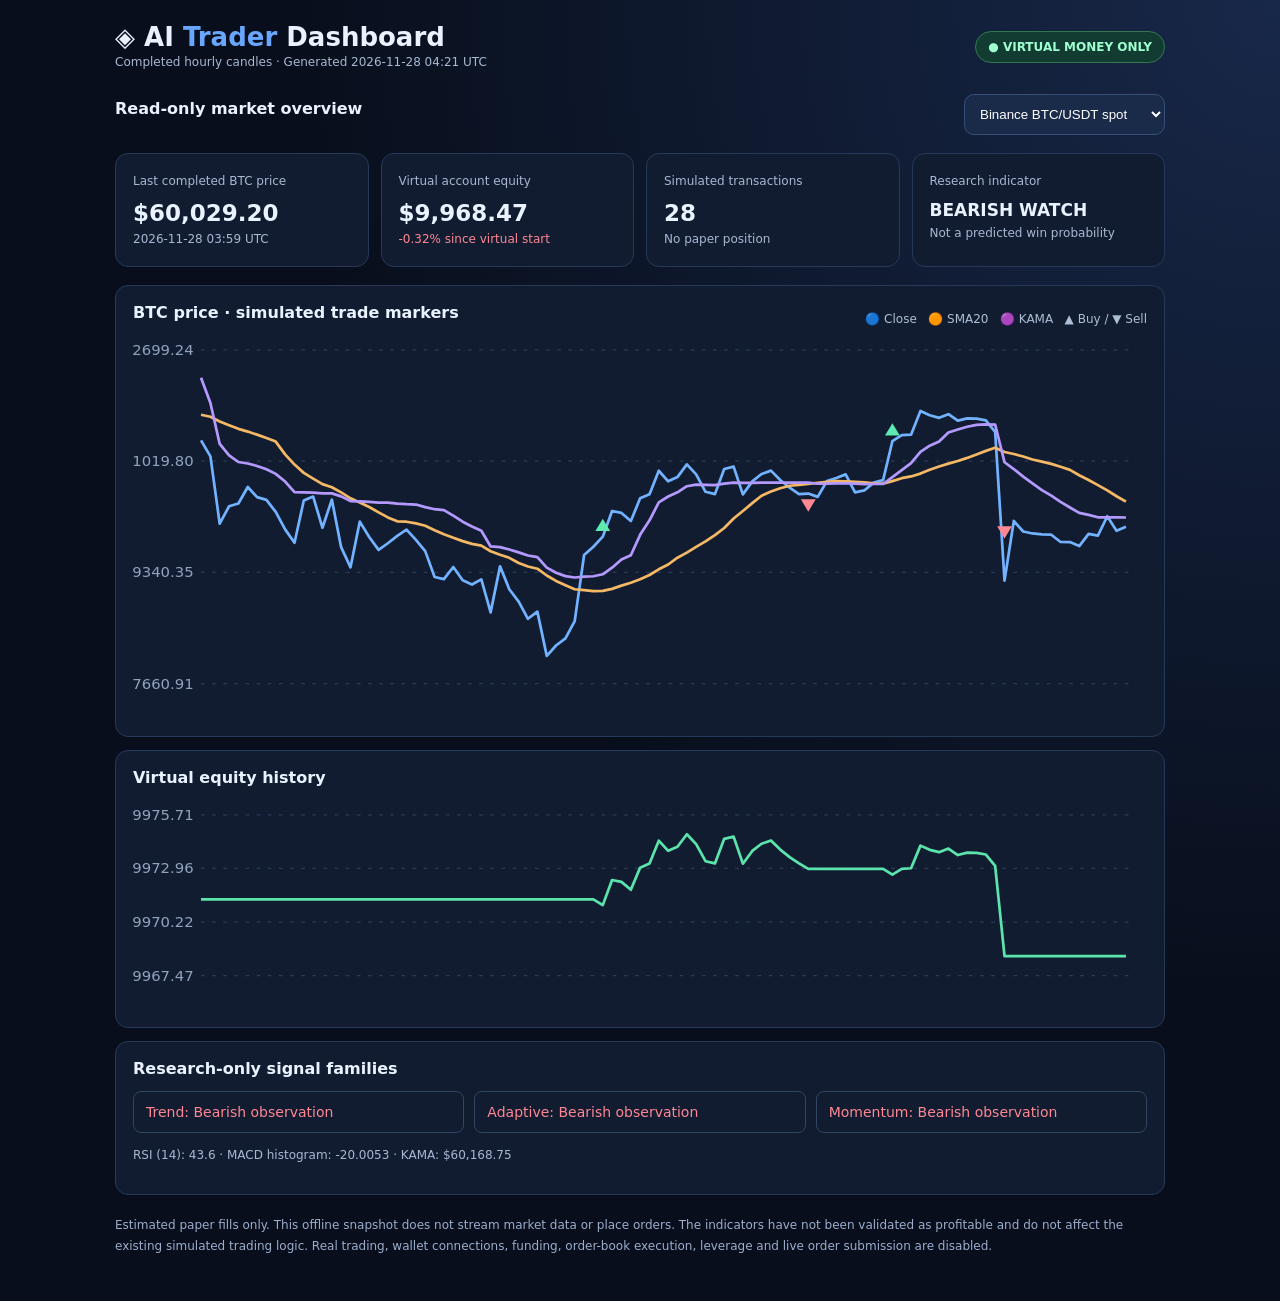
==== commit b7571639: "Update virtual paper results" ====
--- a/ledger/dashboard.html
+++ b/ledger/dashboard.html
@@ -39,7 +39,7 @@
 <footer>Estimated paper fills only. This offline snapshot does not stream market data or place orders.
 The indicators have not been validated as profitable and do not affect the existing simulated trading logic.
 Real trading, wallet connections, funding, order-book execution, leverage and live order submission are disabled.</footer>
-</main><script>const DATA={"updated":"2026-11-28 03:13 UTC","markets":{"binance":{"name":"Binance BTC/USDT spot","last_candle":"2026-11-28 02:59 UTC","price":59968.19,"equity":9968.466552710384,"change":-0.315334472896156,"units":0.0,"stop":0.0,"transactions":28,"closes":[61270.93,61333.77,61090.84,60074.9,60338.34,60379.66,60628.99,60476.23,60436.01,60252.26,59990.01,59787.37,60424.37,60484.95,60014.6,60440.0,59721.61,59417.25,60108.01,59875.01,59679.18,59781.39,59893.62,59986.01,59832.0,59661.76,59272.01,59239.64,59421.85,59222.54,59157.43,59236.0,58738.33,59432.28,59086.0,58900.0,58640.34,58749.22,58080.77,58237.93,58344.01,58604.64,59603.25,59728.01,59879.23,60267.5,60237.86,60116.75,60458.01,60519.52,60873.72,60716.01,60779.98,60971.47,60819.55,60556.88,60521.78,60900.92,60936.26,60518.01,60714.01,60825.37,60876.81,60734.89,60618.79,60522.91,60529.99,60480.01,60718.59,60766.0,60820.77,60548.01,60577.18,60696.01,60733.31,61319.44,61411.0,61419.47,61777.36,61711.47,61673.45,61729.65,61630.0,61666.22,61662.57,61636.01,61460.1,59217.01,60116.98,59958.0,59928.0,59913.06,59910.33,59799.09,59798.41,59737.25,59923.1,59897.25,60186.64,59968.19],"times":[1795478399999,1795481999999,1795485599999,1795489199999,1795492799999,1795496399999,1795499999999,1795503599999,1795507199999,1795510799999,1795514399999,1795517999999,1795521599999,1795525199999,1795528799999,1795532399999,1795535999999,1795539599999,1795543199999,1795546799999,1795550399999,1795553999999,1795557599999,1795561199999,1795564799999,1795568399999,1795571999999,1795575599999,1795579199999,1795582799999,1795586399999,1795589999999,1795593599999,1795597199999,1795600799999,1795604399999,1795607999999,1795611599999,1795615199999,1795618799999,1795622399999,1795625999999,1795629599999,1795633199999,1795636799999,1795640399999,1795643999999,1795647599999,1795651199999,1795654799999,1795658399999,1795661999999,1795665599999,1795669199999,1795672799999,1795676399999,1795679999999,1795683599999,1795687199999,1795690799999,1795694399999,1795697999999,1795701599999,1795705199999,1795708799999,1795712399999,1795715999999,1795719599999,1795723199999,1795726799999,1795730399999,1795733999999,1795737599999,1795741199999,1795744799999,1795748399999,1795751999999,1795755599999,1795759199999,1795762799999,1795766399999,1795769999999,1795773599999,1795777199999,1795780799999,1795784399999,1795787999999,1795791599999,1795795199999,1795798799999,1795802399999,1795805999999,1795809599999,1795813199999,1795816799999,1795820399999,1795823999999,1795827599999,1795831199999,1795834799999],"sma20":[61714.6735,61719.3615,61689.6315,61619.6765,61563.618500000004,61506.69499999999,61466.0365,61418.30249999999,61368.802500000005,61314.982,61122.435,60967.0355,60843.3645,60755.0915,60672.1125,60625.3145,60548.5065,60457.41900000001,60396.090000000004,60327.25549999999,60247.66799999999,60170.048999999985,60110.188,60105.743500000004,60080.4265,60044.531500000005,59976.68250000001,59914.853,59864.145,59812.65900000001,59771.030000000006,59743.4615,59659.15950000001,59606.52600000001,59560.096000000005,59483.096000000005,59429.03250000001,59395.63100000001,59294.26900000001,59212.415,59145.6565,59086.818999999996,59072.30049999999,59059.4005,59061.762,59092.049,59140.3415,59184.19700000001,59236.005000000005,59300.85400000001,59386.66849999999,59460.668999999994,59562.7515,59639.710999999996,59726.3885,59809.2325,59903.30449999999,60010.88949999999,60153.66399999999,60267.668000000005,60386.168000000005,60497.204500000014,60560.88250000001,60611.22650000001,60648.20450000001,60660.975,60675.58149999999,60693.74450000001,60706.77350000001,60719.09750000001,60716.45000000001,60708.05000000001,60697.909999999996,60684.137,60679.82500000001,60717.953,60762.414000000004,60788.341499999995,60830.39650000001,60890.069500000005,60938.04150000001,60983.25549999999,61020.91499999999,61067.481499999994,61119.67049999999,61175.3255,61221.831000000006,61158.681,61128.600499999986,61088.20049999999,61043.562,61011.8145,60978.471999999994,60933.62600000001,60886.88100000001,60807.77149999999,60733.37649999999,60657.2655,60577.729499999994,60490.56549999999],"kama":[61772.83020668241,61638.167519444796,61461.762508255255,60991.79423816128,60872.556704254916,60804.92544481097,60794.32378292135,60770.99257775413,60738.01540394067,60685.300266623584,60589.483431673776,60451.14422944556,60450.11406241028,60451.27393646326,60441.544774738024,60441.53536382046,60400.829154397376,60335.632358576615,60332.65087114197,60325.92401420861,60317.80536151344,60315.50721075812,60304.57435386958,60296.98637492216,60292.25983206646,60257.888404986385,60227.60857353703,60214.82796948759,60137.24959868814,60051.897033717454,59984.7499586539,59923.08245711244,59695.5886464728,59685.06885513289,59652.35627480397,59610.370170784394,59565.86453518437,59540.18432662778,59386.33263717294,59309.79587269161,59262.0354022023,59240.675446449706,59255.483072022434,59262.27370050811,59292.844477579485,59392.6167748124,59518.45030700783,59586.98901158686,59899.4004321661,60119.96020840818,60393.618517874515,60484.352172750936,60546.78712980012,60639.400923379435,60663.89773377801,60660.9869718277,60657.30119391952,60679.33401053547,60693.47576878079,60692.7353446657,60693.01844994514,60694.3473492745,60696.04051798753,60696.85066211072,60695.45525742199,60694.42002978471,60693.66638974565,60677.894768748214,60678.89011944741,60682.58520906493,60685.09656093517,60678.47702050856,60672.84704689383,60673.0233096328,60674.15432779206,60775.92322001711,60883.747688228796,60990.054281017205,61158.03627026411,61253.510134831144,61315.50193442364,61453.19448632033,61497.17522246754,61537.544353670615,61566.46444757615,61573.04569061846,61571.948531681184,61002.12981603189,60900.52913148098,60787.065061726586,60684.0579608416,60583.55952722262,60499.76805141849,60403.269939628364,60320.0755152617,60238.71109556727,60207.57923307937,60171.881789618375,60172.06737125521,60171.03841829935],"rsi":42.299377016955454,"macd_histogram":-39.33676590814352,"votes":{"Trend":-1,"Adaptive":-1,"Momentum":-1},"watch":"BEARISH_WATCH","trades":[{"time":"2026-11-08T06:59:59Z","side":"BUY","price":75869.0356},{"time":"2026-11-08T19:59:59Z","side":"SIGNAL SELL","price":75891.0655},{"time":"2026-11-09T15:59:59Z","side":"BUY","price":75571.2968},{"time":"2026-11-10T05:59:59Z","side":"SIGNAL SELL","price":74778.4321},{"time":"2026-11-11T06:59:59Z","side":"BUY","price":73660.812},{"time":"2026-11-12T01:59:59Z","side":"SIGNAL SELL","price":73677.7427},{"time":"2026-11-15T10:59:59Z","side":"BUY","price":65632.2797},{"time":"2026-11-15T16:59:59Z","side":"STOP SELL","price":64287.4743},{"time":"2026-11-15T22:59:59Z","side":"BUY","price":65257.4824},{"time":"2026-11-16T03:59:59Z","side":"SIGNAL SELL","price":65081.363},{"time":"2026-11-16T18:59:59Z","side":"BUY","price":65084.526},{"time":"2026-11-17T06:59:59Z","side":"SIGNAL SELL","price":64523.3022},{"time":"2026-11-17T07:59:59Z","side":"BUY","price":64772.5101},{"time":"2026-11-17T08:59:59Z","side":"SIGNAL SELL","price":64307.0304},{"time":"2026-11-17T14:59:59Z","side":"BUY","price":65050.519},{"time":"2026-11-17T15:59:59Z","side":"STOP SELL","price":63717.6339},{"time":"2026-11-18T00:59:59Z","side":"BUY","price":64823.1754},{"time":"2026-11-18T13:59:59Z","side":"SIGNAL SELL","price":63912.1579},{"time":"2026-11-19T06:59:59Z","side":"BUY","price":63784.2162},{"time":"2026-11-19T17:59:59Z","side":"STOP SELL","price":62477.2776},{"time":"2026-11-21T13:59:59Z","side":"BUY","price":60588.6892},{"time":"2026-11-22T03:59:59Z","side":"STOP SELL","price":59347.227},{"time":"2026-11-22T10:59:59Z","side":"BUY","price":60906.6581},{"time":"2026-11-23T20:59:59Z","side":"SIGNAL SELL","price":61208.3805},{"time":"2026-11-25T19:59:59Z","side":"BUY","price":59909.1696},{"time":"2026-11-26T17:59:59Z","side":"SIGNAL SELL","price":60499.725},{"time":"2026-11-27T02:59:59Z","side":"BUY","price":61350.0997},{"time":"2026-11-27T14:59:59Z","side":"STOP SELL","price":60093.0362}],"equity_history":[9971.3803,9971.3803,9971.3803,9971.3803,9971.3803,9971.3803,9971.3803,9971.3803,9971.3803,9971.3803,9971.3803,9971.3803,9971.3803,9971.3803,9971.3803,9971.3803,9971.3803,9971.3803,9971.3803,9971.3803,9971.3803,9971.3803,9971.3803,9971.3803,9971.3803,9971.3803,9971.3803,9971.3803,9971.3803,9971.3803,9971.3803,9971.3803,9971.3803,9971.3803,9971.3803,9971.3803,9971.3803,9971.3803,9971.3803,9971.3803,9971.3803,9971.3803,9971.3803,9971.3803,9971.0816,9972.3727,9972.2742,9971.8714,9973.0063,9973.2108,9974.3887,9973.8643,9974.077,9974.7138,9974.2086,9973.3351,9973.2184,9974.4792,9974.5967,9973.2058,9973.8576,9974.2279,9974.399,9973.9271,9973.541,9973.2221,9972.9438,9972.9438,9972.9438,9972.9438,9972.9438,9972.9438,9972.9438,9972.9438,9972.9438,9972.645,9972.9424,9972.9699,9974.1323,9973.9183,9973.7948,9973.9773,9973.6537,9973.7713,9973.7594,9973.6732,9973.1018,9968.4666,9968.4666,9968.4666,9968.4666,9968.4666,9968.4666,9968.4666,9968.4666,9968.4666,9968.4666,9968.4666,9968.4666,9968.4666]},"hyperliquid":{"name":"Hyperliquid BTC perpetual","last_candle":"2026-11-28 02:59 UTC","price":59940.0,"equity":9967.686406527104,"change":-0.3231359347289575,"units":0.0,"stop":0.0,"transactions":30,"closes":[61251.0,61294.0,61069.0,60055.0,60302.0,60353.0,60599.0,60447.0,60409.0,60221.0,59963.0,59753.0,60401.0,60430.0,59973.0,60421.0,59690.0,59381.0,60090.0,59841.0,59632.0,59751.0,59867.0,59950.0,59795.0,59631.0,59237.0,59200.0,59385.0,59186.0,59129.0,59206.0,58699.0,59409.0,59056.0,58868.0,58599.0,58719.0,58058.0,58216.0,58329.0,58590.0,59589.0,59721.0,59876.0,60262.0,60230.0,60101.0,60435.0,60515.0,60854.0,60701.0,60761.0,60967.0,60790.0,60533.0,60497.0,60883.0,60907.0,60481.0,60684.0,60810.0,60841.0,60682.0,60594.0,60492.0,60507.0,60451.0,60696.0,60741.0,60791.0,60516.0,60554.0,60666.0,60701.0,61310.0,61399.0,61402.0,61769.0,61705.0,61649.0,61710.0,61610.0,61639.0,61649.0,61629.0,61468.0,59182.0,60089.0,59946.0,59928.0,59887.0,59885.0,59775.0,59760.0,59710.0,59897.0,59863.0,60161.0,59940.0],"times":[1795478399999,1795481999999,1795485599999,1795489199999,1795492799999,1795496399999,1795499999999,1795503599999,1795507199999,1795510799999,1795514399999,1795517999999,1795521599999,1795525199999,1795528799999,1795532399999,1795535999999,1795539599999,1795543199999,1795546799999,1795550399999,1795553999999,1795557599999,1795561199999,1795564799999,1795568399999,1795571999999,1795575599999,1795579199999,1795582799999,1795586399999,1795589999999,1795593599999,1795597199999,1795600799999,1795604399999,1795607999999,1795611599999,1795615199999,1795618799999,1795622399999,1795625999999,1795629599999,1795633199999,1795636799999,1795640399999,1795643999999,1795647599999,1795651199999,1795654799999,1795658399999,1795661999999,1795665599999,1795669199999,1795672799999,1795676399999,1795679999999,1795683599999,1795687199999,1795690799999,1795694399999,1795697999999,1795701599999,1795705199999,1795708799999,1795712399999,1795715999999,1795719599999,1795723199999,1795726799999,1795730399999,1795733999999,1795737599999,1795741199999,1795744799999,1795748399999,1795751999999,1795755599999,1795759199999,1795762799999,1795766399999,1795769999999,1795773599999,1795777199999,1795780799999,1795784399999,1795787999999,1795791599999,1795795199999,1795798799999,1795802399999,1795805999999,1795809599999,1795813199999,1795816799999,1795820399999,1795823999999,1795827599999,1795831199999,1795834799999],"sma20":[61692.4,61695.6,61665.65,61595.5,61538.4,61481.2,61439.8,61392.1,61342.0,61288.15,61094.7,60938.7,60815.6,60726.4,60642.55,60595.6,60518.15,60427.5,60366.45,60297.15,60216.2,60139.05,60078.95,60073.7,60048.35,60012.25,59944.15,59881.8,59830.6,59778.85,59737.15,59709.8,59624.7,59573.65,59527.8,59450.15,59395.6,59362.5,59260.9,59179.65,59114.5,59056.45,59042.55,59031.1,59035.15,59066.7,59116.35,59161.4,59213.9,59280.35,59366.6,59441.35,59544.45,59622.35,59709.05,59792.3,59887.2,59995.4,60137.85,60251.1,60368.85,60479.85,60542.45,60590.5,60626.4,60637.9,60651.75,60669.25,60682.3,60693.6,60690.45,60681.2,60670.85,60655.8,60651.35,60690.2,60735.3,60761.25,60804.35,60865.55,60913.8,60958.8,60997.25,61045.1,61097.85,61154.7,61202.75,61139.3,61108.95,61069.2,61026.05,60994.6,60961.15,60916.6,60869.55,60789.55,60714.45,60637.5,60557.1,60468.85],"kama":[61752.65664271716,61612.46888016706,61439.487557978435,60975.38719095654,60849.83290110231,60781.020110944366,60769.79091309816,60746.48634516159,60711.877689057794,60656.326619470594,60556.45653128723,60416.42960824907,60415.834984625006,60416.26266088473,60406.086116076694,60406.181156987295,60365.68721679119,60300.09652751836,60297.42830462647,60290.74108481151,60282.126451210126,60279.8945575643,60269.355944942086,60262.28664618742,60257.72694256954,60224.0578889709,60194.40645099312,60181.64566984724,60103.78545195688,60020.09713706795,59957.40976251489,59894.990029585206,59660.227537927865,59650.61494125791,59619.05818785869,59577.849059178465,59533.31251621102,59508.8854320512,59361.32440733453,59288.05333441921,59242.82896898678,59222.70530074056,59238.004130363624,59245.22271352508,59277.46537052184,59379.847188530075,59509.18239871289,59577.40485232218,59880.83950062107,60103.60841774108,60372.456540691324,60464.25926713819,60526.12023427473,60621.39975737647,60642.62287163851,60639.92537683278,60636.47839104714,60658.18083317276,60671.33762246173,60670.283035882305,60670.47277148543,60671.841448989304,60673.219227197376,60673.439960825155,60672.045274757926,60670.88918879586,60670.122959846856,60653.43066859175,60654.41521337145,60658.263958093,60660.67512170177,60652.982648322446,60647.945964158775,60648.04457809379,60648.949660961254,60753.308511397765,60861.92979092038,60969.3705515767,61140.49819554771,61239.14532767335,61297.71146661948,61429.73846145583,61472.94219261698,61511.06819656385,61542.29177253573,61550.35379487878,61549.31672224168,60984.74389657053,60882.18690565433,60770.60018009404,60672.06190527568,60570.31820956023,60485.55380207152,60389.3100508105,60302.369005465145,60219.484256936106,60187.24698300691,60150.504999812016,60150.63852576488,60149.65828181737],"rsi":42.32423294509991,"macd_histogram":-40.631458810529665,"votes":{"Trend":-1,"Adaptive":-1,"Momentum":-1},"watch":"BEARISH_WATCH","trades":[{"time":"2026-11-08T06:59:59Z","side":"BUY","price":75850.9065},{"time":"2026-11-08T19:59:59Z","side":"SIGNAL SELL","price":75879.0415},{"time":"2026-11-09T15:59:59Z","side":"BUY","price":75541.752},{"time":"2026-11-10T05:59:59Z","side":"SIGNAL SELL","price":74762.6},{"time":"2026-11-11T06:59:59Z","side":"BUY","price":73630.797},{"time":"2026-11-12T01:59:59Z","side":"SIGNAL SELL","price":73646.1585},{"time":"2026-11-15T10:59:59Z","side":"BUY","price":65612.79},{"time":"2026-11-15T16:59:59Z","side":"STOP SELL","price":64268.3839},{"time":"2026-11-15T22:59:59Z","side":"BUY","price":65239.6035},{"time":"2026-11-16T03:59:59Z","side":"SIGNAL SELL","price":65050.4585},{"time":"2026-11-16T18:59:59Z","side":"BUY","price":65060.514},{"time":"2026-11-17T03:59:59Z","side":"SIGNAL SELL","price":64992.4875},{"time":"2026-11-17T04:59:59Z","side":"BUY","price":65052.51},{"time":"2026-11-17T06:59:59Z","side":"SIGNAL SELL","price":64493.737},{"time":"2026-11-17T07:59:59Z","side":"BUY","price":64741.3545},{"time":"2026-11-17T08:59:59Z","side":"SIGNAL SELL","price":64273.847},{"time":"2026-11-17T14:59:59Z","side":"BUY","price":65026.497},{"time":"2026-11-17T15:59:59Z","side":"STOP SELL","price":63694.1041},{"time":"2026-11-18T00:59:59Z","side":"BUY","price":64804.386},{"time":"2026-11-18T13:59:59Z","side":"SIGNAL SELL","price":63878.045},{"time":"2026-11-19T06:59:59Z","side":"BUY","price":63764.8665},{"time":"2026-11-19T17:59:59Z","side":"STOP SELL","price":62458.3244},{"time":"2026-11-21T13:59:59Z","side":"BUY","price":60578.274},{"time":"2026-11-22T03:59:59Z","side":"STOP SELL","price":59337.0252},{"time":"2026-11-22T10:59:59Z","side":"BUY","price":60882.426},{"time":"2026-11-23T20:59:59Z","side":"SIGNAL SELL","price":61163.403},{"time":"2026-11-25T19:59:59Z","side":"BUY","price":59905.938},{"time":"2026-11-26T17:59:59Z","side":"SIGNAL SELL","price":60476.7465},{"time":"2026-11-27T02:59:59Z","side":"BUY","price":61340.655},{"time":"2026-11-27T14:59:59Z","side":"STOP SELL","price":60083.785}],"equity_history":[9970.6655,9970.6655,9970.6655,9970.6655,9970.6655,9970.6655,9970.6655,9970.6655,9970.6655,9970.6655,9970.6655,9970.6655,9970.6655,9970.6655,9970.6655,9970.6655,9970.6655,9970.6655,9970.6655,9970.6655,9970.6655,9970.6655,9970.6655,9970.6655,9970.6655,9970.6655,9970.6655,9970.6655,9970.6655,9970.6655,9970.6655,9970.6655,9970.6655,9970.6655,9970.6655,9970.6655,9970.6655,9970.6655,9970.6655,9970.6655,9970.6655,9970.6655,9970.6655,9970.6655,9970.3667,9971.6503,9971.5439,9971.1149,9972.2256,9972.4916,9973.619,9973.1102,9973.3097,9973.9947,9973.4061,9972.5515,9972.4318,9973.7154,9973.7952,9972.3786,9973.0536,9973.4727,9973.5757,9973.047,9972.7544,9972.4152,9972.1633,9972.1633,9972.1633,9972.1633,9972.1633,9972.1633,9972.1633,9972.1633,9972.1633,9971.8645,9972.1536,9972.1633,9973.3554,9973.1475,9972.9656,9973.1638,9972.839,9972.9331,9972.9656,9972.9007,9972.3777,9967.6864,9967.6864,9967.6864,9967.6864,9967.6864,9967.6864,9967.6864,9967.6864,9967.6864,9967.6864,9967.6864,9967.6864,9967.6864]}}};
+</main><script>const DATA={"updated":"2026-11-28 04:21 UTC","markets":{"binance":{"name":"Binance BTC/USDT spot","last_candle":"2026-11-28 03:59 UTC","price":60029.2,"equity":9968.466552710384,"change":-0.315334472896156,"units":0.0,"stop":0.0,"transactions":28,"closes":[61333.77,61090.84,60074.9,60338.34,60379.66,60628.99,60476.23,60436.01,60252.26,59990.01,59787.37,60424.37,60484.95,60014.6,60440.0,59721.61,59417.25,60108.01,59875.01,59679.18,59781.39,59893.62,59986.01,59832.0,59661.76,59272.01,59239.64,59421.85,59222.54,59157.43,59236.0,58738.33,59432.28,59086.0,58900.0,58640.34,58749.22,58080.77,58237.93,58344.01,58604.64,59603.25,59728.01,59879.23,60267.5,60237.86,60116.75,60458.01,60519.52,60873.72,60716.01,60779.98,60971.47,60819.55,60556.88,60521.78,60900.92,60936.26,60518.01,60714.01,60825.37,60876.81,60734.89,60618.79,60522.91,60529.99,60480.01,60718.59,60766.0,60820.77,60548.01,60577.18,60696.01,60733.31,61319.44,61411.0,61419.47,61777.36,61711.47,61673.45,61729.65,61630.0,61666.22,61662.57,61636.01,61460.1,59217.01,60116.98,59958.0,59928.0,59913.06,59910.33,59799.09,59798.41,59737.25,59923.1,59897.25,60186.64,59968.19,60029.2],"times":[1795481999999,1795485599999,1795489199999,1795492799999,1795496399999,1795499999999,1795503599999,1795507199999,1795510799999,1795514399999,1795517999999,1795521599999,1795525199999,1795528799999,1795532399999,1795535999999,1795539599999,1795543199999,1795546799999,1795550399999,1795553999999,1795557599999,1795561199999,1795564799999,1795568399999,1795571999999,1795575599999,1795579199999,1795582799999,1795586399999,1795589999999,1795593599999,1795597199999,1795600799999,1795604399999,1795607999999,1795611599999,1795615199999,1795618799999,1795622399999,1795625999999,1795629599999,1795633199999,1795636799999,1795640399999,1795643999999,1795647599999,1795651199999,1795654799999,1795658399999,1795661999999,1795665599999,1795669199999,1795672799999,1795676399999,1795679999999,1795683599999,1795687199999,1795690799999,1795694399999,1795697999999,1795701599999,1795705199999,1795708799999,1795712399999,1795715999999,1795719599999,1795723199999,1795726799999,1795730399999,1795733999999,1795737599999,1795741199999,1795744799999,1795748399999,1795751999999,1795755599999,1795759199999,1795762799999,1795766399999,1795769999999,1795773599999,1795777199999,1795780799999,1795784399999,1795787999999,1795791599999,1795795199999,1795798799999,1795802399999,1795805999999,1795809599999,1795813199999,1795816799999,1795820399999,1795823999999,1795827599999,1795831199999,1795834799999,1795838399999],"sma20":[61719.3615,61689.6315,61619.6765,61563.618500000004,61506.69499999999,61466.0365,61418.30249999999,61368.802500000005,61314.982,61122.435,60967.0355,60843.3645,60755.0915,60672.1125,60625.3145,60548.5065,60457.41900000001,60396.090000000004,60327.25549999999,60247.66799999999,60170.048999999985,60110.188,60105.743500000004,60080.4265,60044.531500000005,59976.68250000001,59914.853,59864.145,59812.65900000001,59771.030000000006,59743.4615,59659.15950000001,59606.52600000001,59560.096000000005,59483.096000000005,59429.03250000001,59395.63100000001,59294.26900000001,59212.415,59145.6565,59086.818999999996,59072.30049999999,59059.4005,59061.762,59092.049,59140.3415,59184.19700000001,59236.005000000005,59300.85400000001,59386.66849999999,59460.668999999994,59562.7515,59639.710999999996,59726.3885,59809.2325,59903.30449999999,60010.88949999999,60153.66399999999,60267.668000000005,60386.168000000005,60497.204500000014,60560.88250000001,60611.22650000001,60648.20450000001,60660.975,60675.58149999999,60693.74450000001,60706.77350000001,60719.09750000001,60716.45000000001,60708.05000000001,60697.909999999996,60684.137,60679.82500000001,60717.953,60762.414000000004,60788.341499999995,60830.39650000001,60890.069500000005,60938.04150000001,60983.25549999999,61020.91499999999,61067.481499999994,61119.67049999999,61175.3255,61221.831000000006,61158.681,61128.600499999986,61088.20049999999,61043.562,61011.8145,60978.471999999994,60933.62600000001,60886.88100000001,60807.77149999999,60733.37649999999,60657.2655,60577.729499999994,60490.56549999999,60408.35299999999],"kama":[62279.38287243996,61896.31256944349,61279.08763957955,61107.42691412869,61007.56868306473,60984.75597923018,60947.45715545149,60897.10802429726,60827.12784111513,60711.76597591144,60552.33690166727,60547.41323863623,60545.33350446595,60533.508681258565,60532.93901730119,60487.06463844333,60416.151701506,60412.1155399581,60404.22063293986,60395.11911369978,60392.48972959297,60379.56193462649,60370.1878042243,60364.7171757107,60326.39576771577,60294.011831555326,60280.37221865576,60196.381543528325,60105.51131134276,60034.33944633337,59968.58772445564,59732.356082879305,59720.3673471493,59685.72726759273,59641.87885708168,59595.92758179661,59569.30201051047,59412.38073020907,59334.10795720829,59285.145194753524,59263.03436039014,59276.92884293449,59283.411276787796,59312.93466665718,59410.65039695951,59533.799217458436,59600.579615203445,59908.116457742806,60125.576179171854,60397.19556711128,60486.92249951232,60548.814617809,60640.986261800674,60665.26749665786,60662.31947869837,60658.598420054455,60680.513915901945,60694.59072962187,60693.845600635286,60694.113931558975,60695.43183150993,60697.11493673115,60697.90267556125,60696.488465183946,60695.44703856301,60694.688691385374,60678.841606443115,60679.81379876398,60683.46970708736,60685.96498420909,60679.303509963946,60673.627601001834,60673.797923971186,60674.91440985345,60776.563428489615,60884.27920096518,60990.480322492105,61158.37141020897,61253.78745917138,61315.73831996204,61453.35228033382,61497.29376489476,61537.63458729785,61566.53380896597,61573.108488192935,61572.01071923752,61002.17695621735,60900.570860746135,60787.101767515975,60684.09026538466,60583.5876209167,60499.792648515955,60403.29114918792,60320.09380758871,60238.72683422336,60207.593419275225,60171.89434396369,60172.079767732066,60171.05075221217,60168.75366798497],"rsi":43.594374753520576,"macd_histogram":-20.00532375058208,"votes":{"Trend":-1,"Adaptive":-1,"Momentum":-1},"watch":"BEARISH_WATCH","trades":[{"time":"2026-11-08T06:59:59Z","side":"BUY","price":75869.0356},{"time":"2026-11-08T19:59:59Z","side":"SIGNAL SELL","price":75891.0655},{"time":"2026-11-09T15:59:59Z","side":"BUY","price":75571.2968},{"time":"2026-11-10T05:59:59Z","side":"SIGNAL SELL","price":74778.4321},{"time":"2026-11-11T06:59:59Z","side":"BUY","price":73660.812},{"time":"2026-11-12T01:59:59Z","side":"SIGNAL SELL","price":73677.7427},{"time":"2026-11-15T10:59:59Z","side":"BUY","price":65632.2797},{"time":"2026-11-15T16:59:59Z","side":"STOP SELL","price":64287.4743},{"time":"2026-11-15T22:59:59Z","side":"BUY","price":65257.4824},{"time":"2026-11-16T03:59:59Z","side":"SIGNAL SELL","price":65081.363},{"time":"2026-11-16T18:59:59Z","side":"BUY","price":65084.526},{"time":"2026-11-17T06:59:59Z","side":"SIGNAL SELL","price":64523.3022},{"time":"2026-11-17T07:59:59Z","side":"BUY","price":64772.5101},{"time":"2026-11-17T08:59:59Z","side":"SIGNAL SELL","price":64307.0304},{"time":"2026-11-17T14:59:59Z","side":"BUY","price":65050.519},{"time":"2026-11-17T15:59:59Z","side":"STOP SELL","price":63717.6339},{"time":"2026-11-18T00:59:59Z","side":"BUY","price":64823.1754},{"time":"2026-11-18T13:59:59Z","side":"SIGNAL SELL","price":63912.1579},{"time":"2026-11-19T06:59:59Z","side":"BUY","price":63784.2162},{"time":"2026-11-19T17:59:59Z","side":"STOP SELL","price":62477.2776},{"time":"2026-11-21T13:59:59Z","side":"BUY","price":60588.6892},{"time":"2026-11-22T03:59:59Z","side":"STOP SELL","price":59347.227},{"time":"2026-11-22T10:59:59Z","side":"BUY","price":60906.6581},{"time":"2026-11-23T20:59:59Z","side":"SIGNAL SELL","price":61208.3805},{"time":"2026-11-25T19:59:59Z","side":"BUY","price":59909.1696},{"time":"2026-11-26T17:59:59Z","side":"SIGNAL SELL","price":60499.725},{"time":"2026-11-27T02:59:59Z","side":"BUY","price":61350.0997},{"time":"2026-11-27T14:59:59Z","side":"STOP SELL","price":60093.0362}],"equity_history":[9971.3803,9971.3803,9971.3803,9971.3803,9971.3803,9971.3803,9971.3803,9971.3803,9971.3803,9971.3803,9971.3803,9971.3803,9971.3803,9971.3803,9971.3803,9971.3803,9971.3803,9971.3803,9971.3803,9971.3803,9971.3803,9971.3803,9971.3803,9971.3803,9971.3803,9971.3803,9971.3803,9971.3803,9971.3803,9971.3803,9971.3803,9971.3803,9971.3803,9971.3803,9971.3803,9971.3803,9971.3803,9971.3803,9971.3803,9971.3803,9971.3803,9971.3803,9971.3803,9971.0816,9972.3727,9972.2742,9971.8714,9973.0063,9973.2108,9974.3887,9973.8643,9974.077,9974.7138,9974.2086,9973.3351,9973.2184,9974.4792,9974.5967,9973.2058,9973.8576,9974.2279,9974.399,9973.9271,9973.541,9973.2221,9972.9438,9972.9438,9972.9438,9972.9438,9972.9438,9972.9438,9972.9438,9972.9438,9972.9438,9972.645,9972.9424,9972.9699,9974.1323,9973.9183,9973.7948,9973.9773,9973.6537,9973.7713,9973.7594,9973.6732,9973.1018,9968.4666,9968.4666,9968.4666,9968.4666,9968.4666,9968.4666,9968.4666,9968.4666,9968.4666,9968.4666,9968.4666,9968.4666,9968.4666,9968.4666]},"hyperliquid":{"name":"Hyperliquid BTC perpetual","last_candle":"2026-11-28 03:59 UTC","price":60002.0,"equity":9967.686406527104,"change":-0.3231359347289575,"units":0.0,"stop":0.0,"transactions":30,"closes":[61294.0,61069.0,60055.0,60302.0,60353.0,60599.0,60447.0,60409.0,60221.0,59963.0,59753.0,60401.0,60430.0,59973.0,60421.0,59690.0,59381.0,60090.0,59841.0,59632.0,59751.0,59867.0,59950.0,59795.0,59631.0,59237.0,59200.0,59385.0,59186.0,59129.0,59206.0,58699.0,59409.0,59056.0,58868.0,58599.0,58719.0,58058.0,58216.0,58329.0,58590.0,59589.0,59721.0,59876.0,60262.0,60230.0,60101.0,60435.0,60515.0,60854.0,60701.0,60761.0,60967.0,60790.0,60533.0,60497.0,60883.0,60907.0,60481.0,60684.0,60810.0,60841.0,60682.0,60594.0,60492.0,60507.0,60451.0,60696.0,60741.0,60791.0,60516.0,60554.0,60666.0,60701.0,61310.0,61399.0,61402.0,61769.0,61705.0,61649.0,61710.0,61610.0,61639.0,61649.0,61629.0,61468.0,59182.0,60089.0,59946.0,59928.0,59887.0,59885.0,59775.0,59760.0,59710.0,59897.0,59863.0,60161.0,59940.0,60002.0],"times":[1795481999999,1795485599999,1795489199999,1795492799999,1795496399999,1795499999999,1795503599999,1795507199999,1795510799999,1795514399999,1795517999999,1795521599999,1795525199999,1795528799999,1795532399999,1795535999999,1795539599999,1795543199999,1795546799999,1795550399999,1795553999999,1795557599999,1795561199999,1795564799999,1795568399999,1795571999999,1795575599999,1795579199999,1795582799999,1795586399999,1795589999999,1795593599999,1795597199999,1795600799999,1795604399999,1795607999999,1795611599999,1795615199999,1795618799999,1795622399999,1795625999999,1795629599999,1795633199999,1795636799999,1795640399999,1795643999999,1795647599999,1795651199999,1795654799999,1795658399999,1795661999999,1795665599999,1795669199999,1795672799999,1795676399999,1795679999999,1795683599999,1795687199999,1795690799999,1795694399999,1795697999999,1795701599999,1795705199999,1795708799999,1795712399999,1795715999999,1795719599999,1795723199999,1795726799999,1795730399999,1795733999999,1795737599999,1795741199999,1795744799999,1795748399999,1795751999999,1795755599999,1795759199999,1795762799999,1795766399999,1795769999999,1795773599999,1795777199999,1795780799999,1795784399999,1795787999999,1795791599999,1795795199999,1795798799999,1795802399999,1795805999999,1795809599999,1795813199999,1795816799999,1795820399999,1795823999999,1795827599999,1795831199999,1795834799999,1795838399999],"sma20":[61695.6,61665.65,61595.5,61538.4,61481.2,61439.8,61392.1,61342.0,61288.15,61094.7,60938.7,60815.6,60726.4,60642.55,60595.6,60518.15,60427.5,60366.45,60297.15,60216.2,60139.05,60078.95,60073.7,60048.35,60012.25,59944.15,59881.8,59830.6,59778.85,59737.15,59709.8,59624.7,59573.65,59527.8,59450.15,59395.6,59362.5,59260.9,59179.65,59114.5,59056.45,59042.55,59031.1,59035.15,59066.7,59116.35,59161.4,59213.9,59280.35,59366.6,59441.35,59544.45,59622.35,59709.05,59792.3,59887.2,59995.4,60137.85,60251.1,60368.85,60479.85,60542.45,60590.5,60626.4,60637.9,60651.75,60669.25,60682.3,60693.6,60690.45,60681.2,60670.85,60655.8,60651.35,60690.2,60735.3,60761.25,60804.35,60865.55,60913.8,60958.8,60997.25,61045.1,61097.85,61154.7,61202.75,61139.3,61108.95,61069.2,61026.05,60994.6,60961.15,60916.6,60869.55,60789.55,60714.45,60637.5,60557.1,60468.85,60386.5],"kama":[62278.31354231032,61893.399772408455,61277.14142888565,61095.32450207826,60992.51041694566,60968.233943848805,60930.60236451256,60877.11292082056,60802.86270465873,60681.884856670964,60519.99820409999,60515.41227150618,60512.833467329496,60500.43982366416,60499.93358174772,60454.13874101207,60382.65623518882,60378.939505191374,60371.0580489322,60361.393076686654,60358.82808971188,60346.274798274055,60337.502815217806,60332.209165015214,60294.53877404086,60262.77007463838,60249.13201314219,60164.67601297063,60075.435389061095,60008.85504977334,59942.16174834433,59698.13985656014,59687.076639345796,59653.58483061036,59610.4812909683,59564.4600177663,59539.09859620319,59388.46476824258,59313.45741576288,59267.03511543265,59246.165284740004,59260.48427408994,59267.36688173448,59298.47762286273,59398.67437542919,59525.145373270534,59591.52767665641,59889.96538176311,60109.52854472188,60376.255621722186,60466.9967960768,60528.2870758457,60623.098317915814,60644.10762024113,60641.373590161485,60637.89167726304,60659.469701239526,60672.55833916463,60671.49698906975,60671.66993304622,60673.02686712113,60674.394990225985,60674.58616717982,60673.17135776388,60672.00804112744,60671.23658122298,60654.45945681131,60655.42020774607,60659.224279876216,60661.6179991428,60653.87539233673,60648.793281325874,60648.88726708352,60649.77794720732,60754.00603755589,60862.509975925444,60969.83531544352,61140.86349591217,61239.446791513226,61297.969852816655,61429.91410474274,61473.07573904058,61511.17108142715,61542.37136738712,61550.425989100615,61549.38800732931,60984.79818113475,60882.234974980485,60770.64251990329,60672.099293636,60570.35075240463,60485.58231981504,60389.33470585621,60302.39025434334,60219.50253265415,60187.26343178514,60150.519584700174,60150.65292509219,60149.67261413484,60147.94372554127],"rsi":43.61951410184388,"macd_histogram":-21.011985197261936,"votes":{"Trend":-1,"Adaptive":-1,"Momentum":-1},"watch":"BEARISH_WATCH","trades":[{"time":"2026-11-08T06:59:59Z","side":"BUY","price":75850.9065},{"time":"2026-11-08T19:59:59Z","side":"SIGNAL SELL","price":75879.0415},{"time":"2026-11-09T15:59:59Z","side":"BUY","price":75541.752},{"time":"2026-11-10T05:59:59Z","side":"SIGNAL SELL","price":74762.6},{"time":"2026-11-11T06:59:59Z","side":"BUY","price":73630.797},{"time":"2026-11-12T01:59:59Z","side":"SIGNAL SELL","price":73646.1585},{"time":"2026-11-15T10:59:59Z","side":"BUY","price":65612.79},{"time":"2026-11-15T16:59:59Z","side":"STOP SELL","price":64268.3839},{"time":"2026-11-15T22:59:59Z","side":"BUY","price":65239.6035},{"time":"2026-11-16T03:59:59Z","side":"SIGNAL SELL","price":65050.4585},{"time":"2026-11-16T18:59:59Z","side":"BUY","price":65060.514},{"time":"2026-11-17T03:59:59Z","side":"SIGNAL SELL","price":64992.4875},{"time":"2026-11-17T04:59:59Z","side":"BUY","price":65052.51},{"time":"2026-11-17T06:59:59Z","side":"SIGNAL SELL","price":64493.737},{"time":"2026-11-17T07:59:59Z","side":"BUY","price":64741.3545},{"time":"2026-11-17T08:59:59Z","side":"SIGNAL SELL","price":64273.847},{"time":"2026-11-17T14:59:59Z","side":"BUY","price":65026.497},{"time":"2026-11-17T15:59:59Z","side":"STOP SELL","price":63694.1041},{"time":"2026-11-18T00:59:59Z","side":"BUY","price":64804.386},{"time":"2026-11-18T13:59:59Z","side":"SIGNAL SELL","price":63878.045},{"time":"2026-11-19T06:59:59Z","side":"BUY","price":63764.8665},{"time":"2026-11-19T17:59:59Z","side":"STOP SELL","price":62458.3244},{"time":"2026-11-21T13:59:59Z","side":"BUY","price":60578.274},{"time":"2026-11-22T03:59:59Z","side":"STOP SELL","price":59337.0252},{"time":"2026-11-22T10:59:59Z","side":"BUY","price":60882.426},{"time":"2026-11-23T20:59:59Z","side":"SIGNAL SELL","price":61163.403},{"time":"2026-11-25T19:59:59Z","side":"BUY","price":59905.938},{"time":"2026-11-26T17:59:59Z","side":"SIGNAL SELL","price":60476.7465},{"time":"2026-11-27T02:59:59Z","side":"BUY","price":61340.655},{"time":"2026-11-27T14:59:59Z","side":"STOP SELL","price":60083.785}],"equity_history":[9970.6655,9970.6655,9970.6655,9970.6655,9970.6655,9970.6655,9970.6655,9970.6655,9970.6655,9970.6655,9970.6655,9970.6655,9970.6655,9970.6655,9970.6655,9970.6655,9970.6655,9970.6655,9970.6655,9970.6655,9970.6655,9970.6655,9970.6655,9970.6655,9970.6655,9970.6655,9970.6655,9970.6655,9970.6655,9970.6655,9970.6655,9970.6655,9970.6655,9970.6655,9970.6655,9970.6655,9970.6655,9970.6655,9970.6655,9970.6655,9970.6655,9970.6655,9970.6655,9970.3667,9971.6503,9971.5439,9971.1149,9972.2256,9972.4916,9973.619,9973.1102,9973.3097,9973.9947,9973.4061,9972.5515,9972.4318,9973.7154,9973.7952,9972.3786,9973.0536,9973.4727,9973.5757,9973.047,9972.7544,9972.4152,9972.1633,9972.1633,9972.1633,9972.1633,9972.1633,9972.1633,9972.1633,9972.1633,9972.1633,9971.8645,9972.1536,9972.1633,9973.3554,9973.1475,9972.9656,9973.1638,9972.839,9972.9331,9972.9656,9972.9007,9972.3777,9967.6864,9967.6864,9967.6864,9967.6864,9967.6864,9967.6864,9967.6864,9967.6864,9967.6864,9967.6864,9967.6864,9967.6864,9967.6864,9967.6864]}}};
 const $=id=>document.getElementById(id),ns="http://www.w3.org/2000/svg";
 const usd=n=>new Intl.NumberFormat("en-US",{style:"currency",currency:"USD"}).format(n);
 function svgEl(parent,tag,attrs,text){let el=document.createElementNS(ns,tag);
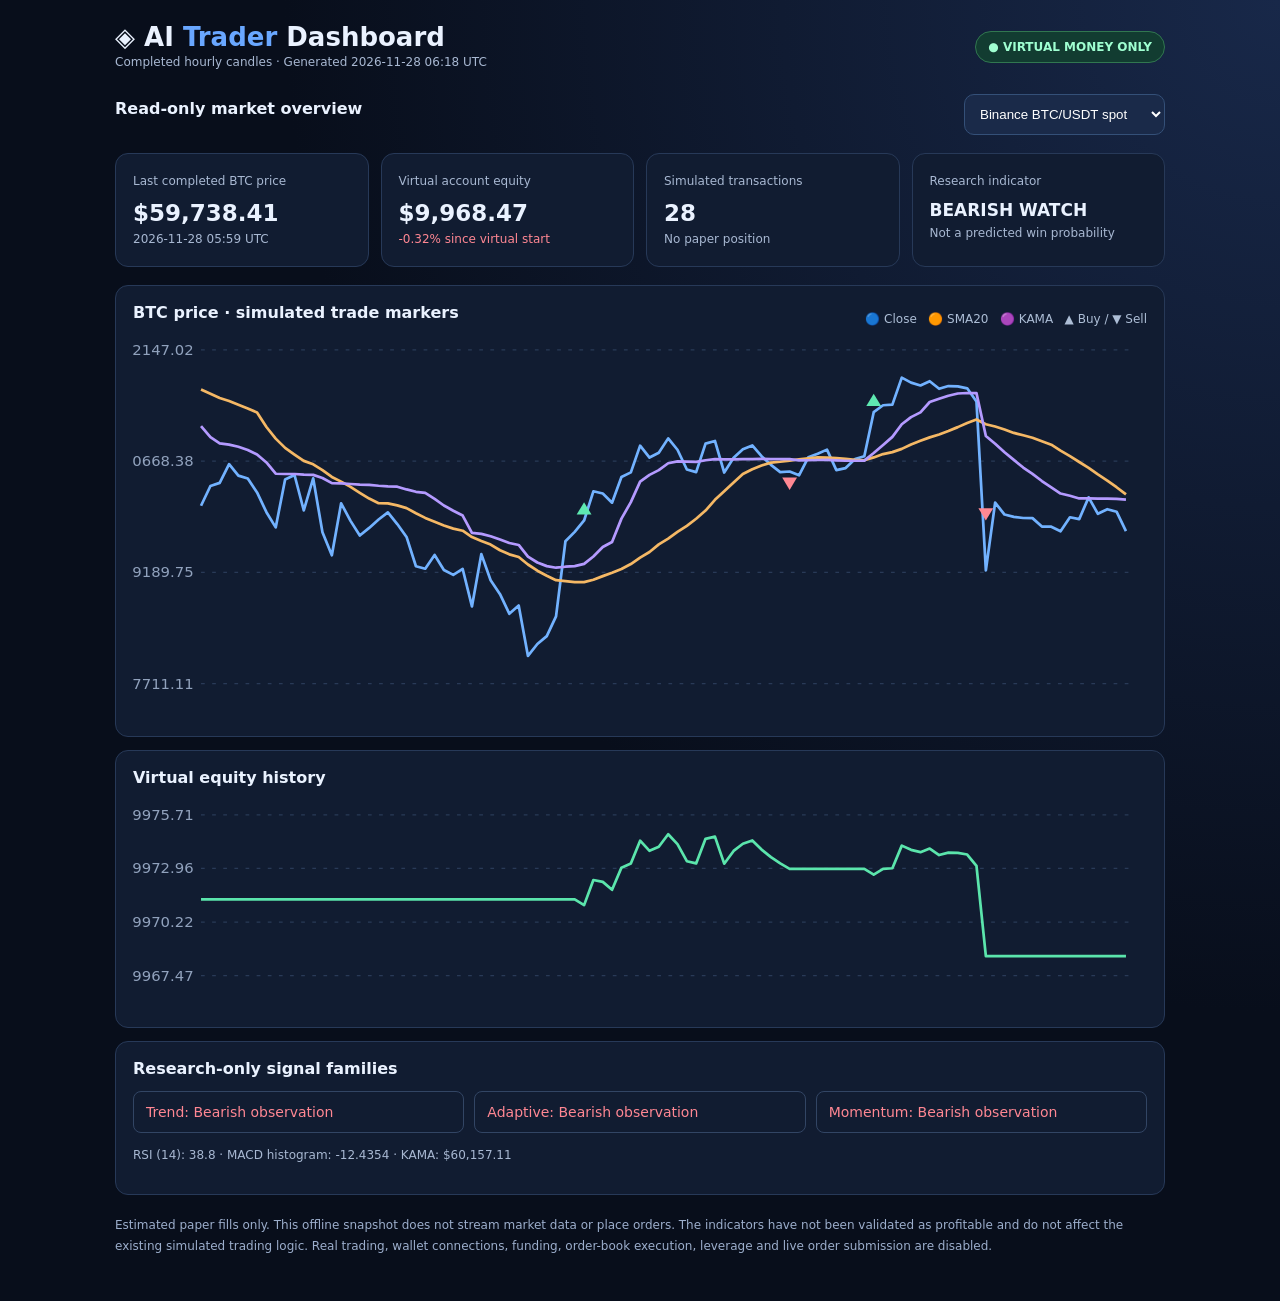
==== commit ff5b286e: "Update virtual paper results" ====
--- a/ledger/dashboard.html
+++ b/ledger/dashboard.html
@@ -39,7 +39,7 @@
 <footer>Estimated paper fills only. This offline snapshot does not stream market data or place orders.
 The indicators have not been validated as profitable and do not affect the existing simulated trading logic.
 Real trading, wallet connections, funding, order-book execution, leverage and live order submission are disabled.</footer>
-</main><script>const DATA={"updated":"2026-11-28 04:21 UTC","markets":{"binance":{"name":"Binance BTC/USDT spot","last_candle":"2026-11-28 03:59 UTC","price":60029.2,"equity":9968.466552710384,"change":-0.315334472896156,"units":0.0,"stop":0.0,"transactions":28,"closes":[61333.77,61090.84,60074.9,60338.34,60379.66,60628.99,60476.23,60436.01,60252.26,59990.01,59787.37,60424.37,60484.95,60014.6,60440.0,59721.61,59417.25,60108.01,59875.01,59679.18,59781.39,59893.62,59986.01,59832.0,59661.76,59272.01,59239.64,59421.85,59222.54,59157.43,59236.0,58738.33,59432.28,59086.0,58900.0,58640.34,58749.22,58080.77,58237.93,58344.01,58604.64,59603.25,59728.01,59879.23,60267.5,60237.86,60116.75,60458.01,60519.52,60873.72,60716.01,60779.98,60971.47,60819.55,60556.88,60521.78,60900.92,60936.26,60518.01,60714.01,60825.37,60876.81,60734.89,60618.79,60522.91,60529.99,60480.01,60718.59,60766.0,60820.77,60548.01,60577.18,60696.01,60733.31,61319.44,61411.0,61419.47,61777.36,61711.47,61673.45,61729.65,61630.0,61666.22,61662.57,61636.01,61460.1,59217.01,60116.98,59958.0,59928.0,59913.06,59910.33,59799.09,59798.41,59737.25,59923.1,59897.25,60186.64,59968.19,60029.2],"times":[1795481999999,1795485599999,1795489199999,1795492799999,1795496399999,1795499999999,1795503599999,1795507199999,1795510799999,1795514399999,1795517999999,1795521599999,1795525199999,1795528799999,1795532399999,1795535999999,1795539599999,1795543199999,1795546799999,1795550399999,1795553999999,1795557599999,1795561199999,1795564799999,1795568399999,1795571999999,1795575599999,1795579199999,1795582799999,1795586399999,1795589999999,1795593599999,1795597199999,1795600799999,1795604399999,1795607999999,1795611599999,1795615199999,1795618799999,1795622399999,1795625999999,1795629599999,1795633199999,1795636799999,1795640399999,1795643999999,1795647599999,1795651199999,1795654799999,1795658399999,1795661999999,1795665599999,1795669199999,1795672799999,1795676399999,1795679999999,1795683599999,1795687199999,1795690799999,1795694399999,1795697999999,1795701599999,1795705199999,1795708799999,1795712399999,1795715999999,1795719599999,1795723199999,1795726799999,1795730399999,1795733999999,1795737599999,1795741199999,1795744799999,1795748399999,1795751999999,1795755599999,1795759199999,1795762799999,1795766399999,1795769999999,1795773599999,1795777199999,1795780799999,1795784399999,1795787999999,1795791599999,1795795199999,1795798799999,1795802399999,1795805999999,1795809599999,1795813199999,1795816799999,1795820399999,1795823999999,1795827599999,1795831199999,1795834799999,1795838399999],"sma20":[61719.3615,61689.6315,61619.6765,61563.618500000004,61506.69499999999,61466.0365,61418.30249999999,61368.802500000005,61314.982,61122.435,60967.0355,60843.3645,60755.0915,60672.1125,60625.3145,60548.5065,60457.41900000001,60396.090000000004,60327.25549999999,60247.66799999999,60170.048999999985,60110.188,60105.743500000004,60080.4265,60044.531500000005,59976.68250000001,59914.853,59864.145,59812.65900000001,59771.030000000006,59743.4615,59659.15950000001,59606.52600000001,59560.096000000005,59483.096000000005,59429.03250000001,59395.63100000001,59294.26900000001,59212.415,59145.6565,59086.818999999996,59072.30049999999,59059.4005,59061.762,59092.049,59140.3415,59184.19700000001,59236.005000000005,59300.85400000001,59386.66849999999,59460.668999999994,59562.7515,59639.710999999996,59726.3885,59809.2325,59903.30449999999,60010.88949999999,60153.66399999999,60267.668000000005,60386.168000000005,60497.204500000014,60560.88250000001,60611.22650000001,60648.20450000001,60660.975,60675.58149999999,60693.74450000001,60706.77350000001,60719.09750000001,60716.45000000001,60708.05000000001,60697.909999999996,60684.137,60679.82500000001,60717.953,60762.414000000004,60788.341499999995,60830.39650000001,60890.069500000005,60938.04150000001,60983.25549999999,61020.91499999999,61067.481499999994,61119.67049999999,61175.3255,61221.831000000006,61158.681,61128.600499999986,61088.20049999999,61043.562,61011.8145,60978.471999999994,60933.62600000001,60886.88100000001,60807.77149999999,60733.37649999999,60657.2655,60577.729499999994,60490.56549999999,60408.35299999999],"kama":[62279.38287243996,61896.31256944349,61279.08763957955,61107.42691412869,61007.56868306473,60984.75597923018,60947.45715545149,60897.10802429726,60827.12784111513,60711.76597591144,60552.33690166727,60547.41323863623,60545.33350446595,60533.508681258565,60532.93901730119,60487.06463844333,60416.151701506,60412.1155399581,60404.22063293986,60395.11911369978,60392.48972959297,60379.56193462649,60370.1878042243,60364.7171757107,60326.39576771577,60294.011831555326,60280.37221865576,60196.381543528325,60105.51131134276,60034.33944633337,59968.58772445564,59732.356082879305,59720.3673471493,59685.72726759273,59641.87885708168,59595.92758179661,59569.30201051047,59412.38073020907,59334.10795720829,59285.145194753524,59263.03436039014,59276.92884293449,59283.411276787796,59312.93466665718,59410.65039695951,59533.799217458436,59600.579615203445,59908.116457742806,60125.576179171854,60397.19556711128,60486.92249951232,60548.814617809,60640.986261800674,60665.26749665786,60662.31947869837,60658.598420054455,60680.513915901945,60694.59072962187,60693.845600635286,60694.113931558975,60695.43183150993,60697.11493673115,60697.90267556125,60696.488465183946,60695.44703856301,60694.688691385374,60678.841606443115,60679.81379876398,60683.46970708736,60685.96498420909,60679.303509963946,60673.627601001834,60673.797923971186,60674.91440985345,60776.563428489615,60884.27920096518,60990.480322492105,61158.37141020897,61253.78745917138,61315.73831996204,61453.35228033382,61497.29376489476,61537.63458729785,61566.53380896597,61573.108488192935,61572.01071923752,61002.17695621735,60900.570860746135,60787.101767515975,60684.09026538466,60583.5876209167,60499.792648515955,60403.29114918792,60320.09380758871,60238.72683422336,60207.593419275225,60171.89434396369,60172.079767732066,60171.05075221217,60168.75366798497],"rsi":43.594374753520576,"macd_histogram":-20.00532375058208,"votes":{"Trend":-1,"Adaptive":-1,"Momentum":-1},"watch":"BEARISH_WATCH","trades":[{"time":"2026-11-08T06:59:59Z","side":"BUY","price":75869.0356},{"time":"2026-11-08T19:59:59Z","side":"SIGNAL SELL","price":75891.0655},{"time":"2026-11-09T15:59:59Z","side":"BUY","price":75571.2968},{"time":"2026-11-10T05:59:59Z","side":"SIGNAL SELL","price":74778.4321},{"time":"2026-11-11T06:59:59Z","side":"BUY","price":73660.812},{"time":"2026-11-12T01:59:59Z","side":"SIGNAL SELL","price":73677.7427},{"time":"2026-11-15T10:59:59Z","side":"BUY","price":65632.2797},{"time":"2026-11-15T16:59:59Z","side":"STOP SELL","price":64287.4743},{"time":"2026-11-15T22:59:59Z","side":"BUY","price":65257.4824},{"time":"2026-11-16T03:59:59Z","side":"SIGNAL SELL","price":65081.363},{"time":"2026-11-16T18:59:59Z","side":"BUY","price":65084.526},{"time":"2026-11-17T06:59:59Z","side":"SIGNAL SELL","price":64523.3022},{"time":"2026-11-17T07:59:59Z","side":"BUY","price":64772.5101},{"time":"2026-11-17T08:59:59Z","side":"SIGNAL SELL","price":64307.0304},{"time":"2026-11-17T14:59:59Z","side":"BUY","price":65050.519},{"time":"2026-11-17T15:59:59Z","side":"STOP SELL","price":63717.6339},{"time":"2026-11-18T00:59:59Z","side":"BUY","price":64823.1754},{"time":"2026-11-18T13:59:59Z","side":"SIGNAL SELL","price":63912.1579},{"time":"2026-11-19T06:59:59Z","side":"BUY","price":63784.2162},{"time":"2026-11-19T17:59:59Z","side":"STOP SELL","price":62477.2776},{"time":"2026-11-21T13:59:59Z","side":"BUY","price":60588.6892},{"time":"2026-11-22T03:59:59Z","side":"STOP SELL","price":59347.227},{"time":"2026-11-22T10:59:59Z","side":"BUY","price":60906.6581},{"time":"2026-11-23T20:59:59Z","side":"SIGNAL SELL","price":61208.3805},{"time":"2026-11-25T19:59:59Z","side":"BUY","price":59909.1696},{"time":"2026-11-26T17:59:59Z","side":"SIGNAL SELL","price":60499.725},{"time":"2026-11-27T02:59:59Z","side":"BUY","price":61350.0997},{"time":"2026-11-27T14:59:59Z","side":"STOP SELL","price":60093.0362}],"equity_history":[9971.3803,9971.3803,9971.3803,9971.3803,9971.3803,9971.3803,9971.3803,9971.3803,9971.3803,9971.3803,9971.3803,9971.3803,9971.3803,9971.3803,9971.3803,9971.3803,9971.3803,9971.3803,9971.3803,9971.3803,9971.3803,9971.3803,9971.3803,9971.3803,9971.3803,9971.3803,9971.3803,9971.3803,9971.3803,9971.3803,9971.3803,9971.3803,9971.3803,9971.3803,9971.3803,9971.3803,9971.3803,9971.3803,9971.3803,9971.3803,9971.3803,9971.3803,9971.3803,9971.0816,9972.3727,9972.2742,9971.8714,9973.0063,9973.2108,9974.3887,9973.8643,9974.077,9974.7138,9974.2086,9973.3351,9973.2184,9974.4792,9974.5967,9973.2058,9973.8576,9974.2279,9974.399,9973.9271,9973.541,9973.2221,9972.9438,9972.9438,9972.9438,9972.9438,9972.9438,9972.9438,9972.9438,9972.9438,9972.9438,9972.645,9972.9424,9972.9699,9974.1323,9973.9183,9973.7948,9973.9773,9973.6537,9973.7713,9973.7594,9973.6732,9973.1018,9968.4666,9968.4666,9968.4666,9968.4666,9968.4666,9968.4666,9968.4666,9968.4666,9968.4666,9968.4666,9968.4666,9968.4666,9968.4666,9968.4666]},"hyperliquid":{"name":"Hyperliquid BTC perpetual","last_candle":"2026-11-28 03:59 UTC","price":60002.0,"equity":9967.686406527104,"change":-0.3231359347289575,"units":0.0,"stop":0.0,"transactions":30,"closes":[61294.0,61069.0,60055.0,60302.0,60353.0,60599.0,60447.0,60409.0,60221.0,59963.0,59753.0,60401.0,60430.0,59973.0,60421.0,59690.0,59381.0,60090.0,59841.0,59632.0,59751.0,59867.0,59950.0,59795.0,59631.0,59237.0,59200.0,59385.0,59186.0,59129.0,59206.0,58699.0,59409.0,59056.0,58868.0,58599.0,58719.0,58058.0,58216.0,58329.0,58590.0,59589.0,59721.0,59876.0,60262.0,60230.0,60101.0,60435.0,60515.0,60854.0,60701.0,60761.0,60967.0,60790.0,60533.0,60497.0,60883.0,60907.0,60481.0,60684.0,60810.0,60841.0,60682.0,60594.0,60492.0,60507.0,60451.0,60696.0,60741.0,60791.0,60516.0,60554.0,60666.0,60701.0,61310.0,61399.0,61402.0,61769.0,61705.0,61649.0,61710.0,61610.0,61639.0,61649.0,61629.0,61468.0,59182.0,60089.0,59946.0,59928.0,59887.0,59885.0,59775.0,59760.0,59710.0,59897.0,59863.0,60161.0,59940.0,60002.0],"times":[1795481999999,1795485599999,1795489199999,1795492799999,1795496399999,1795499999999,1795503599999,1795507199999,1795510799999,1795514399999,1795517999999,1795521599999,1795525199999,1795528799999,1795532399999,1795535999999,1795539599999,1795543199999,1795546799999,1795550399999,1795553999999,1795557599999,1795561199999,1795564799999,1795568399999,1795571999999,1795575599999,1795579199999,1795582799999,1795586399999,1795589999999,1795593599999,1795597199999,1795600799999,1795604399999,1795607999999,1795611599999,1795615199999,1795618799999,1795622399999,1795625999999,1795629599999,1795633199999,1795636799999,1795640399999,1795643999999,1795647599999,1795651199999,1795654799999,1795658399999,1795661999999,1795665599999,1795669199999,1795672799999,1795676399999,1795679999999,1795683599999,1795687199999,1795690799999,1795694399999,1795697999999,1795701599999,1795705199999,1795708799999,1795712399999,1795715999999,1795719599999,1795723199999,1795726799999,1795730399999,1795733999999,1795737599999,1795741199999,1795744799999,1795748399999,1795751999999,1795755599999,1795759199999,1795762799999,1795766399999,1795769999999,1795773599999,1795777199999,1795780799999,1795784399999,1795787999999,1795791599999,1795795199999,1795798799999,1795802399999,1795805999999,1795809599999,1795813199999,1795816799999,1795820399999,1795823999999,1795827599999,1795831199999,1795834799999,1795838399999],"sma20":[61695.6,61665.65,61595.5,61538.4,61481.2,61439.8,61392.1,61342.0,61288.15,61094.7,60938.7,60815.6,60726.4,60642.55,60595.6,60518.15,60427.5,60366.45,60297.15,60216.2,60139.05,60078.95,60073.7,60048.35,60012.25,59944.15,59881.8,59830.6,59778.85,59737.15,59709.8,59624.7,59573.65,59527.8,59450.15,59395.6,59362.5,59260.9,59179.65,59114.5,59056.45,59042.55,59031.1,59035.15,59066.7,59116.35,59161.4,59213.9,59280.35,59366.6,59441.35,59544.45,59622.35,59709.05,59792.3,59887.2,59995.4,60137.85,60251.1,60368.85,60479.85,60542.45,60590.5,60626.4,60637.9,60651.75,60669.25,60682.3,60693.6,60690.45,60681.2,60670.85,60655.8,60651.35,60690.2,60735.3,60761.25,60804.35,60865.55,60913.8,60958.8,60997.25,61045.1,61097.85,61154.7,61202.75,61139.3,61108.95,61069.2,61026.05,60994.6,60961.15,60916.6,60869.55,60789.55,60714.45,60637.5,60557.1,60468.85,60386.5],"kama":[62278.31354231032,61893.399772408455,61277.14142888565,61095.32450207826,60992.51041694566,60968.233943848805,60930.60236451256,60877.11292082056,60802.86270465873,60681.884856670964,60519.99820409999,60515.41227150618,60512.833467329496,60500.43982366416,60499.93358174772,60454.13874101207,60382.65623518882,60378.939505191374,60371.0580489322,60361.393076686654,60358.82808971188,60346.274798274055,60337.502815217806,60332.209165015214,60294.53877404086,60262.77007463838,60249.13201314219,60164.67601297063,60075.435389061095,60008.85504977334,59942.16174834433,59698.13985656014,59687.076639345796,59653.58483061036,59610.4812909683,59564.4600177663,59539.09859620319,59388.46476824258,59313.45741576288,59267.03511543265,59246.165284740004,59260.48427408994,59267.36688173448,59298.47762286273,59398.67437542919,59525.145373270534,59591.52767665641,59889.96538176311,60109.52854472188,60376.255621722186,60466.9967960768,60528.2870758457,60623.098317915814,60644.10762024113,60641.373590161485,60637.89167726304,60659.469701239526,60672.55833916463,60671.49698906975,60671.66993304622,60673.02686712113,60674.394990225985,60674.58616717982,60673.17135776388,60672.00804112744,60671.23658122298,60654.45945681131,60655.42020774607,60659.224279876216,60661.6179991428,60653.87539233673,60648.793281325874,60648.88726708352,60649.77794720732,60754.00603755589,60862.509975925444,60969.83531544352,61140.86349591217,61239.446791513226,61297.969852816655,61429.91410474274,61473.07573904058,61511.17108142715,61542.37136738712,61550.425989100615,61549.38800732931,60984.79818113475,60882.234974980485,60770.64251990329,60672.099293636,60570.35075240463,60485.58231981504,60389.33470585621,60302.39025434334,60219.50253265415,60187.26343178514,60150.519584700174,60150.65292509219,60149.67261413484,60147.94372554127],"rsi":43.61951410184388,"macd_histogram":-21.011985197261936,"votes":{"Trend":-1,"Adaptive":-1,"Momentum":-1},"watch":"BEARISH_WATCH","trades":[{"time":"2026-11-08T06:59:59Z","side":"BUY","price":75850.9065},{"time":"2026-11-08T19:59:59Z","side":"SIGNAL SELL","price":75879.0415},{"time":"2026-11-09T15:59:59Z","side":"BUY","price":75541.752},{"time":"2026-11-10T05:59:59Z","side":"SIGNAL SELL","price":74762.6},{"time":"2026-11-11T06:59:59Z","side":"BUY","price":73630.797},{"time":"2026-11-12T01:59:59Z","side":"SIGNAL SELL","price":73646.1585},{"time":"2026-11-15T10:59:59Z","side":"BUY","price":65612.79},{"time":"2026-11-15T16:59:59Z","side":"STOP SELL","price":64268.3839},{"time":"2026-11-15T22:59:59Z","side":"BUY","price":65239.6035},{"time":"2026-11-16T03:59:59Z","side":"SIGNAL SELL","price":65050.4585},{"time":"2026-11-16T18:59:59Z","side":"BUY","price":65060.514},{"time":"2026-11-17T03:59:59Z","side":"SIGNAL SELL","price":64992.4875},{"time":"2026-11-17T04:59:59Z","side":"BUY","price":65052.51},{"time":"2026-11-17T06:59:59Z","side":"SIGNAL SELL","price":64493.737},{"time":"2026-11-17T07:59:59Z","side":"BUY","price":64741.3545},{"time":"2026-11-17T08:59:59Z","side":"SIGNAL SELL","price":64273.847},{"time":"2026-11-17T14:59:59Z","side":"BUY","price":65026.497},{"time":"2026-11-17T15:59:59Z","side":"STOP SELL","price":63694.1041},{"time":"2026-11-18T00:59:59Z","side":"BUY","price":64804.386},{"time":"2026-11-18T13:59:59Z","side":"SIGNAL SELL","price":63878.045},{"time":"2026-11-19T06:59:59Z","side":"BUY","price":63764.8665},{"time":"2026-11-19T17:59:59Z","side":"STOP SELL","price":62458.3244},{"time":"2026-11-21T13:59:59Z","side":"BUY","price":60578.274},{"time":"2026-11-22T03:59:59Z","side":"STOP SELL","price":59337.0252},{"time":"2026-11-22T10:59:59Z","side":"BUY","price":60882.426},{"time":"2026-11-23T20:59:59Z","side":"SIGNAL SELL","price":61163.403},{"time":"2026-11-25T19:59:59Z","side":"BUY","price":59905.938},{"time":"2026-11-26T17:59:59Z","side":"SIGNAL SELL","price":60476.7465},{"time":"2026-11-27T02:59:59Z","side":"BUY","price":61340.655},{"time":"2026-11-27T14:59:59Z","side":"STOP SELL","price":60083.785}],"equity_history":[9970.6655,9970.6655,9970.6655,9970.6655,9970.6655,9970.6655,9970.6655,9970.6655,9970.6655,9970.6655,9970.6655,9970.6655,9970.6655,9970.6655,9970.6655,9970.6655,9970.6655,9970.6655,9970.6655,9970.6655,9970.6655,9970.6655,9970.6655,9970.6655,9970.6655,9970.6655,9970.6655,9970.6655,9970.6655,9970.6655,9970.6655,9970.6655,9970.6655,9970.6655,9970.6655,9970.6655,9970.6655,9970.6655,9970.6655,9970.6655,9970.6655,9970.6655,9970.6655,9970.3667,9971.6503,9971.5439,9971.1149,9972.2256,9972.4916,9973.619,9973.1102,9973.3097,9973.9947,9973.4061,9972.5515,9972.4318,9973.7154,9973.7952,9972.3786,9973.0536,9973.4727,9973.5757,9973.047,9972.7544,9972.4152,9972.1633,9972.1633,9972.1633,9972.1633,9972.1633,9972.1633,9972.1633,9972.1633,9972.1633,9971.8645,9972.1536,9972.1633,9973.3554,9973.1475,9972.9656,9973.1638,9972.839,9972.9331,9972.9656,9972.9007,9972.3777,9967.6864,9967.6864,9967.6864,9967.6864,9967.6864,9967.6864,9967.6864,9967.6864,9967.6864,9967.6864,9967.6864,9967.6864,9967.6864,9967.6864]}}};
+</main><script>const DATA={"updated":"2026-11-28 06:18 UTC","markets":{"binance":{"name":"Binance BTC/USDT spot","last_candle":"2026-11-28 05:59 UTC","price":59738.41,"equity":9968.466552710384,"change":-0.315334472896156,"units":0.0,"stop":0.0,"transactions":28,"closes":[60074.9,60338.34,60379.66,60628.99,60476.23,60436.01,60252.26,59990.01,59787.37,60424.37,60484.95,60014.6,60440.0,59721.61,59417.25,60108.01,59875.01,59679.18,59781.39,59893.62,59986.01,59832.0,59661.76,59272.01,59239.64,59421.85,59222.54,59157.43,59236.0,58738.33,59432.28,59086.0,58900.0,58640.34,58749.22,58080.77,58237.93,58344.01,58604.64,59603.25,59728.01,59879.23,60267.5,60237.86,60116.75,60458.01,60519.52,60873.72,60716.01,60779.98,60971.47,60819.55,60556.88,60521.78,60900.92,60936.26,60518.01,60714.01,60825.37,60876.81,60734.89,60618.79,60522.91,60529.99,60480.01,60718.59,60766.0,60820.77,60548.01,60577.18,60696.01,60733.31,61319.44,61411.0,61419.47,61777.36,61711.47,61673.45,61729.65,61630.0,61666.22,61662.57,61636.01,61460.1,59217.01,60116.98,59958.0,59928.0,59913.06,59910.33,59799.09,59798.41,59737.25,59923.1,59897.25,60186.64,59968.19,60029.2,59997.06,59738.41],"times":[1795489199999,1795492799999,1795496399999,1795499999999,1795503599999,1795507199999,1795510799999,1795514399999,1795517999999,1795521599999,1795525199999,1795528799999,1795532399999,1795535999999,1795539599999,1795543199999,1795546799999,1795550399999,1795553999999,1795557599999,1795561199999,1795564799999,1795568399999,1795571999999,1795575599999,1795579199999,1795582799999,1795586399999,1795589999999,1795593599999,1795597199999,1795600799999,1795604399999,1795607999999,1795611599999,1795615199999,1795618799999,1795622399999,1795625999999,1795629599999,1795633199999,1795636799999,1795640399999,1795643999999,1795647599999,1795651199999,1795654799999,1795658399999,1795661999999,1795665599999,1795669199999,1795672799999,1795676399999,1795679999999,1795683599999,1795687199999,1795690799999,1795694399999,1795697999999,1795701599999,1795705199999,1795708799999,1795712399999,1795715999999,1795719599999,1795723199999,1795726799999,1795730399999,1795733999999,1795737599999,1795741199999,1795744799999,1795748399999,1795751999999,1795755599999,1795759199999,1795762799999,1795766399999,1795769999999,1795773599999,1795777199999,1795780799999,1795784399999,1795787999999,1795791599999,1795795199999,1795798799999,1795802399999,1795805999999,1795809599999,1795813199999,1795816799999,1795820399999,1795823999999,1795827599999,1795831199999,1795834799999,1795838399999,1795841999999,1795845599999],"sma20":[61619.6765,61563.618500000004,61506.69499999999,61466.0365,61418.30249999999,61368.802500000005,61314.982,61122.435,60967.0355,60843.3645,60755.0915,60672.1125,60625.3145,60548.5065,60457.41900000001,60396.090000000004,60327.25549999999,60247.66799999999,60170.048999999985,60110.188,60105.743500000004,60080.4265,60044.531500000005,59976.68250000001,59914.853,59864.145,59812.65900000001,59771.030000000006,59743.4615,59659.15950000001,59606.52600000001,59560.096000000005,59483.096000000005,59429.03250000001,59395.63100000001,59294.26900000001,59212.415,59145.6565,59086.818999999996,59072.30049999999,59059.4005,59061.762,59092.049,59140.3415,59184.19700000001,59236.005000000005,59300.85400000001,59386.66849999999,59460.668999999994,59562.7515,59639.710999999996,59726.3885,59809.2325,59903.30449999999,60010.88949999999,60153.66399999999,60267.668000000005,60386.168000000005,60497.204500000014,60560.88250000001,60611.22650000001,60648.20450000001,60660.975,60675.58149999999,60693.74450000001,60706.77350000001,60719.09750000001,60716.45000000001,60708.05000000001,60697.909999999996,60684.137,60679.82500000001,60717.953,60762.414000000004,60788.341499999995,60830.39650000001,60890.069500000005,60938.04150000001,60983.25549999999,61020.91499999999,61067.481499999994,61119.67049999999,61175.3255,61221.831000000006,61158.681,61128.600499999986,61088.20049999999,61043.562,61011.8145,60978.471999999994,60933.62600000001,60886.88100000001,60807.77149999999,60733.37649999999,60657.2655,60577.729499999994,60490.56549999999,60408.35299999999,60321.7235,60227.14399999999],"kama":[61133.96776529512,60988.78744951942,60905.20795666169,60888.56338917549,60858.319997394,60816.74592425684,60755.48679513679,60649.99766741794,60501.221673128,60498.26472303447,60497.82140493141,60487.05515852855,60486.76849393804,60443.504700965386,60375.47914562518,60371.97572925684,60364.67083676953,60356.065790712375,60353.603721768704,60341.683625418504,60333.21172971189,60328.116959524996,60291.79079656862,60260.46970212207,60247.26399844466,60166.51235628268,60078.42925101549,60009.290419163415,59945.6017503834,59713.78382983509,59702.53709870446,59668.87065252833,59625.96294473648,59580.74190219716,59554.593859875444,59399.22311514346,59321.82724824932,59273.47179685014,59251.74025212259,59266.09598856566,59272.73410008537,59302.786554313105,59401.54111367642,59526.046056599196,59593.71462394868,59903.71375120758,60122.7393964014,60395.38870021846,60485.624156095306,60547.79047731879,60640.18546334428,60664.57559139327,60661.6463924785,60657.94315511383,60679.9179129391,60694.0275319421,60693.28477951675,60693.56057337776,60694.884029420165,60696.57221799053,60697.37127435629,60695.96656325446,60694.92826791229,60694.17229844105,60678.36333243272,60679.34722269351,60683.02292257651,60685.52631950006,60678.88602719103,60673.233321448366,60673.40664476028,60674.53047129917,60776.24004141359,60884.01071912361,60990.26511711331,61158.20212171705,61253.64737494671,61315.61891506292,61453.27257419617,61497.233885823225,61537.58900778723,61566.498772602026,61573.07676739438,61571.97930657606,61002.153144400734,60900.549782135604,60787.083226402545,60684.07394746296,60583.57343001175,60499.78022383904,60403.28043565047,60320.08456762642,60238.71888419116,60207.5862534338,60171.88800241529,60172.0735059274,60171.04452201034,60168.74753867298,60166.44983235373,60157.11140477279],"rsi":38.818501954397924,"macd_histogram":-12.43541433395555,"votes":{"Trend":-1,"Adaptive":-1,"Momentum":-1},"watch":"BEARISH_WATCH","trades":[{"time":"2026-11-08T06:59:59Z","side":"BUY","price":75869.0356},{"time":"2026-11-08T19:59:59Z","side":"SIGNAL SELL","price":75891.0655},{"time":"2026-11-09T15:59:59Z","side":"BUY","price":75571.2968},{"time":"2026-11-10T05:59:59Z","side":"SIGNAL SELL","price":74778.4321},{"time":"2026-11-11T06:59:59Z","side":"BUY","price":73660.812},{"time":"2026-11-12T01:59:59Z","side":"SIGNAL SELL","price":73677.7427},{"time":"2026-11-15T10:59:59Z","side":"BUY","price":65632.2797},{"time":"2026-11-15T16:59:59Z","side":"STOP SELL","price":64287.4743},{"time":"2026-11-15T22:59:59Z","side":"BUY","price":65257.4824},{"time":"2026-11-16T03:59:59Z","side":"SIGNAL SELL","price":65081.363},{"time":"2026-11-16T18:59:59Z","side":"BUY","price":65084.526},{"time":"2026-11-17T06:59:59Z","side":"SIGNAL SELL","price":64523.3022},{"time":"2026-11-17T07:59:59Z","side":"BUY","price":64772.5101},{"time":"2026-11-17T08:59:59Z","side":"SIGNAL SELL","price":64307.0304},{"time":"2026-11-17T14:59:59Z","side":"BUY","price":65050.519},{"time":"2026-11-17T15:59:59Z","side":"STOP SELL","price":63717.6339},{"time":"2026-11-18T00:59:59Z","side":"BUY","price":64823.1754},{"time":"2026-11-18T13:59:59Z","side":"SIGNAL SELL","price":63912.1579},{"time":"2026-11-19T06:59:59Z","side":"BUY","price":63784.2162},{"time":"2026-11-19T17:59:59Z","side":"STOP SELL","price":62477.2776},{"time":"2026-11-21T13:59:59Z","side":"BUY","price":60588.6892},{"time":"2026-11-22T03:59:59Z","side":"STOP SELL","price":59347.227},{"time":"2026-11-22T10:59:59Z","side":"BUY","price":60906.6581},{"time":"2026-11-23T20:59:59Z","side":"SIGNAL SELL","price":61208.3805},{"time":"2026-11-25T19:59:59Z","side":"BUY","price":59909.1696},{"time":"2026-11-26T17:59:59Z","side":"SIGNAL SELL","price":60499.725},{"time":"2026-11-27T02:59:59Z","side":"BUY","price":61350.0997},{"time":"2026-11-27T14:59:59Z","side":"STOP SELL","price":60093.0362}],"equity_history":[9971.3803,9971.3803,9971.3803,9971.3803,9971.3803,9971.3803,9971.3803,9971.3803,9971.3803,9971.3803,9971.3803,9971.3803,9971.3803,9971.3803,9971.3803,9971.3803,9971.3803,9971.3803,9971.3803,9971.3803,9971.3803,9971.3803,9971.3803,9971.3803,9971.3803,9971.3803,9971.3803,9971.3803,9971.3803,9971.3803,9971.3803,9971.3803,9971.3803,9971.3803,9971.3803,9971.3803,9971.3803,9971.3803,9971.3803,9971.3803,9971.3803,9971.0816,9972.3727,9972.2742,9971.8714,9973.0063,9973.2108,9974.3887,9973.8643,9974.077,9974.7138,9974.2086,9973.3351,9973.2184,9974.4792,9974.5967,9973.2058,9973.8576,9974.2279,9974.399,9973.9271,9973.541,9973.2221,9972.9438,9972.9438,9972.9438,9972.9438,9972.9438,9972.9438,9972.9438,9972.9438,9972.9438,9972.645,9972.9424,9972.9699,9974.1323,9973.9183,9973.7948,9973.9773,9973.6537,9973.7713,9973.7594,9973.6732,9973.1018,9968.4666,9968.4666,9968.4666,9968.4666,9968.4666,9968.4666,9968.4666,9968.4666,9968.4666,9968.4666,9968.4666,9968.4666,9968.4666,9968.4666,9968.4666,9968.4666]},"hyperliquid":{"name":"Hyperliquid BTC perpetual","last_candle":"2026-11-28 05:59 UTC","price":59699.0,"equity":9967.686406527104,"change":-0.3231359347289575,"units":0.0,"stop":0.0,"transactions":30,"closes":[60055.0,60302.0,60353.0,60599.0,60447.0,60409.0,60221.0,59963.0,59753.0,60401.0,60430.0,59973.0,60421.0,59690.0,59381.0,60090.0,59841.0,59632.0,59751.0,59867.0,59950.0,59795.0,59631.0,59237.0,59200.0,59385.0,59186.0,59129.0,59206.0,58699.0,59409.0,59056.0,58868.0,58599.0,58719.0,58058.0,58216.0,58329.0,58590.0,59589.0,59721.0,59876.0,60262.0,60230.0,60101.0,60435.0,60515.0,60854.0,60701.0,60761.0,60967.0,60790.0,60533.0,60497.0,60883.0,60907.0,60481.0,60684.0,60810.0,60841.0,60682.0,60594.0,60492.0,60507.0,60451.0,60696.0,60741.0,60791.0,60516.0,60554.0,60666.0,60701.0,61310.0,61399.0,61402.0,61769.0,61705.0,61649.0,61710.0,61610.0,61639.0,61649.0,61629.0,61468.0,59182.0,60089.0,59946.0,59928.0,59887.0,59885.0,59775.0,59760.0,59710.0,59897.0,59863.0,60161.0,59940.0,60002.0,59967.0,59699.0],"times":[1795489199999,1795492799999,1795496399999,1795499999999,1795503599999,1795507199999,1795510799999,1795514399999,1795517999999,1795521599999,1795525199999,1795528799999,1795532399999,1795535999999,1795539599999,1795543199999,1795546799999,1795550399999,1795553999999,1795557599999,1795561199999,1795564799999,1795568399999,1795571999999,1795575599999,1795579199999,1795582799999,1795586399999,1795589999999,1795593599999,1795597199999,1795600799999,1795604399999,1795607999999,1795611599999,1795615199999,1795618799999,1795622399999,1795625999999,1795629599999,1795633199999,1795636799999,1795640399999,1795643999999,1795647599999,1795651199999,1795654799999,1795658399999,1795661999999,1795665599999,1795669199999,1795672799999,1795676399999,1795679999999,1795683599999,1795687199999,1795690799999,1795694399999,1795697999999,1795701599999,1795705199999,1795708799999,1795712399999,1795715999999,1795719599999,1795723199999,1795726799999,1795730399999,1795733999999,1795737599999,1795741199999,1795744799999,1795748399999,1795751999999,1795755599999,1795759199999,1795762799999,1795766399999,1795769999999,1795773599999,1795777199999,1795780799999,1795784399999,1795787999999,1795791599999,1795795199999,1795798799999,1795802399999,1795805999999,1795809599999,1795813199999,1795816799999,1795820399999,1795823999999,1795827599999,1795831199999,1795834799999,1795838399999,1795841999999,1795845599999],"sma20":[61595.5,61538.4,61481.2,61439.8,61392.1,61342.0,61288.15,61094.7,60938.7,60815.6,60726.4,60642.55,60595.6,60518.15,60427.5,60366.45,60297.15,60216.2,60139.05,60078.95,60073.7,60048.35,60012.25,59944.15,59881.8,59830.6,59778.85,59737.15,59709.8,59624.7,59573.65,59527.8,59450.15,59395.6,59362.5,59260.9,59179.65,59114.5,59056.45,59042.55,59031.1,59035.15,59066.7,59116.35,59161.4,59213.9,59280.35,59366.6,59441.35,59544.45,59622.35,59709.05,59792.3,59887.2,59995.4,60137.85,60251.1,60368.85,60479.85,60542.45,60590.5,60626.4,60637.9,60651.75,60669.25,60682.3,60693.6,60690.45,60681.2,60670.85,60655.8,60651.35,60690.2,60735.3,60761.25,60804.35,60865.55,60913.8,60958.8,60997.25,61045.1,61097.85,61154.7,61202.75,61139.3,61108.95,61069.2,61026.05,60994.6,60961.15,60916.6,60869.55,60789.55,60714.45,60637.5,60557.1,60468.85,60386.5,60299.35,60203.8],"kama":[61122.13023229189,60969.215430397424,60883.86781551535,60866.293729641846,60836.021938177735,60792.23155785852,60727.58709605397,60617.452307395375,60466.79500111412,60464.2594045276,60463.225029795154,60451.97031014028,60451.7729473009,60408.70117995537,60340.2453011643,60337.06718942185,60329.79921260046,60320.67379947156,60318.27992258906,60306.761571956384,60298.86425807735,60293.947636343735,60258.33273297029,60227.651671074396,60214.464268623735,60133.396522784235,60047.00812083867,59982.427598110124,59917.92962945043,59678.66429287903,59668.34625965259,59635.84848912918,59593.718108678026,59548.459541616816,59523.57808931578,59374.52276083544,59300.40733542442,59254.600414428125,59234.113887494415,59248.93622093738,59255.991419254584,59287.68362573167,59389.00284673831,59516.945190882514,59584.27277970995,59885.27741527254,60106.487374617434,60374.3040332355,60465.590527056695,60527.17396901064,60622.22576711587,60643.344904664664,60640.62964276063,60637.165671925184,60658.80760952326,60671.931256814045,60670.87338113805,60671.05495097562,60672.41791765172,60673.791000584526,60673.99736080613,60672.59288875739,60671.433286519445,60670.664513757576,60653.93096815096,60654.90394198739,60658.73096243433,60661.13364286208,60653.41678960473,60648.35801437198,60648.45437762502,60649.35245644038,60753.647718265434,60862.211934802646,60969.596566176486,61140.67584106099,61239.29192949415,61297.837119789,61429.82387676031,61473.00713622305,61511.11822945768,61542.330479500204,61550.388902918196,61549.35138816927,60984.77029514609,60882.210281760534,60770.62076993702,60672.08008722978,60570.33403514065,60485.567670245975,60389.322040555584,60302.37933879148,60219.49314441509,60187.254982045335,60150.51209244097,60150.64552815562,60149.66525162124,60147.936449224864,60145.66584709314,60135.3438891422],"rsi":38.73195058175667,"macd_histogram":-13.87539617237698,"votes":{"Trend":-1,"Adaptive":-1,"Momentum":-1},"watch":"BEARISH_WATCH","trades":[{"time":"2026-11-08T06:59:59Z","side":"BUY","price":75850.9065},{"time":"2026-11-08T19:59:59Z","side":"SIGNAL SELL","price":75879.0415},{"time":"2026-11-09T15:59:59Z","side":"BUY","price":75541.752},{"time":"2026-11-10T05:59:59Z","side":"SIGNAL SELL","price":74762.6},{"time":"2026-11-11T06:59:59Z","side":"BUY","price":73630.797},{"time":"2026-11-12T01:59:59Z","side":"SIGNAL SELL","price":73646.1585},{"time":"2026-11-15T10:59:59Z","side":"BUY","price":65612.79},{"time":"2026-11-15T16:59:59Z","side":"STOP SELL","price":64268.3839},{"time":"2026-11-15T22:59:59Z","side":"BUY","price":65239.6035},{"time":"2026-11-16T03:59:59Z","side":"SIGNAL SELL","price":65050.4585},{"time":"2026-11-16T18:59:59Z","side":"BUY","price":65060.514},{"time":"2026-11-17T03:59:59Z","side":"SIGNAL SELL","price":64992.4875},{"time":"2026-11-17T04:59:59Z","side":"BUY","price":65052.51},{"time":"2026-11-17T06:59:59Z","side":"SIGNAL SELL","price":64493.737},{"time":"2026-11-17T07:59:59Z","side":"BUY","price":64741.3545},{"time":"2026-11-17T08:59:59Z","side":"SIGNAL SELL","price":64273.847},{"time":"2026-11-17T14:59:59Z","side":"BUY","price":65026.497},{"time":"2026-11-17T15:59:59Z","side":"STOP SELL","price":63694.1041},{"time":"2026-11-18T00:59:59Z","side":"BUY","price":64804.386},{"time":"2026-11-18T13:59:59Z","side":"SIGNAL SELL","price":63878.045},{"time":"2026-11-19T06:59:59Z","side":"BUY","price":63764.8665},{"time":"2026-11-19T17:59:59Z","side":"STOP SELL","price":62458.3244},{"time":"2026-11-21T13:59:59Z","side":"BUY","price":60578.274},{"time":"2026-11-22T03:59:59Z","side":"STOP SELL","price":59337.0252},{"time":"2026-11-22T10:59:59Z","side":"BUY","price":60882.426},{"time":"2026-11-23T20:59:59Z","side":"SIGNAL SELL","price":61163.403},{"time":"2026-11-25T19:59:59Z","side":"BUY","price":59905.938},{"time":"2026-11-26T17:59:59Z","side":"SIGNAL SELL","price":60476.7465},{"time":"2026-11-27T02:59:59Z","side":"BUY","price":61340.655},{"time":"2026-11-27T14:59:59Z","side":"STOP SELL","price":60083.785}],"equity_history":[9970.6655,9970.6655,9970.6655,9970.6655,9970.6655,9970.6655,9970.6655,9970.6655,9970.6655,9970.6655,9970.6655,9970.6655,9970.6655,9970.6655,9970.6655,9970.6655,9970.6655,9970.6655,9970.6655,9970.6655,9970.6655,9970.6655,9970.6655,9970.6655,9970.6655,9970.6655,9970.6655,9970.6655,9970.6655,9970.6655,9970.6655,9970.6655,9970.6655,9970.6655,9970.6655,9970.6655,9970.6655,9970.6655,9970.6655,9970.6655,9970.6655,9970.3667,9971.6503,9971.5439,9971.1149,9972.2256,9972.4916,9973.619,9973.1102,9973.3097,9973.9947,9973.4061,9972.5515,9972.4318,9973.7154,9973.7952,9972.3786,9973.0536,9973.4727,9973.5757,9973.047,9972.7544,9972.4152,9972.1633,9972.1633,9972.1633,9972.1633,9972.1633,9972.1633,9972.1633,9972.1633,9972.1633,9971.8645,9972.1536,9972.1633,9973.3554,9973.1475,9972.9656,9973.1638,9972.839,9972.9331,9972.9656,9972.9007,9972.3777,9967.6864,9967.6864,9967.6864,9967.6864,9967.6864,9967.6864,9967.6864,9967.6864,9967.6864,9967.6864,9967.6864,9967.6864,9967.6864,9967.6864,9967.6864,9967.6864]}}};
 const $=id=>document.getElementById(id),ns="http://www.w3.org/2000/svg";
 const usd=n=>new Intl.NumberFormat("en-US",{style:"currency",currency:"USD"}).format(n);
 function svgEl(parent,tag,attrs,text){let el=document.createElementNS(ns,tag);
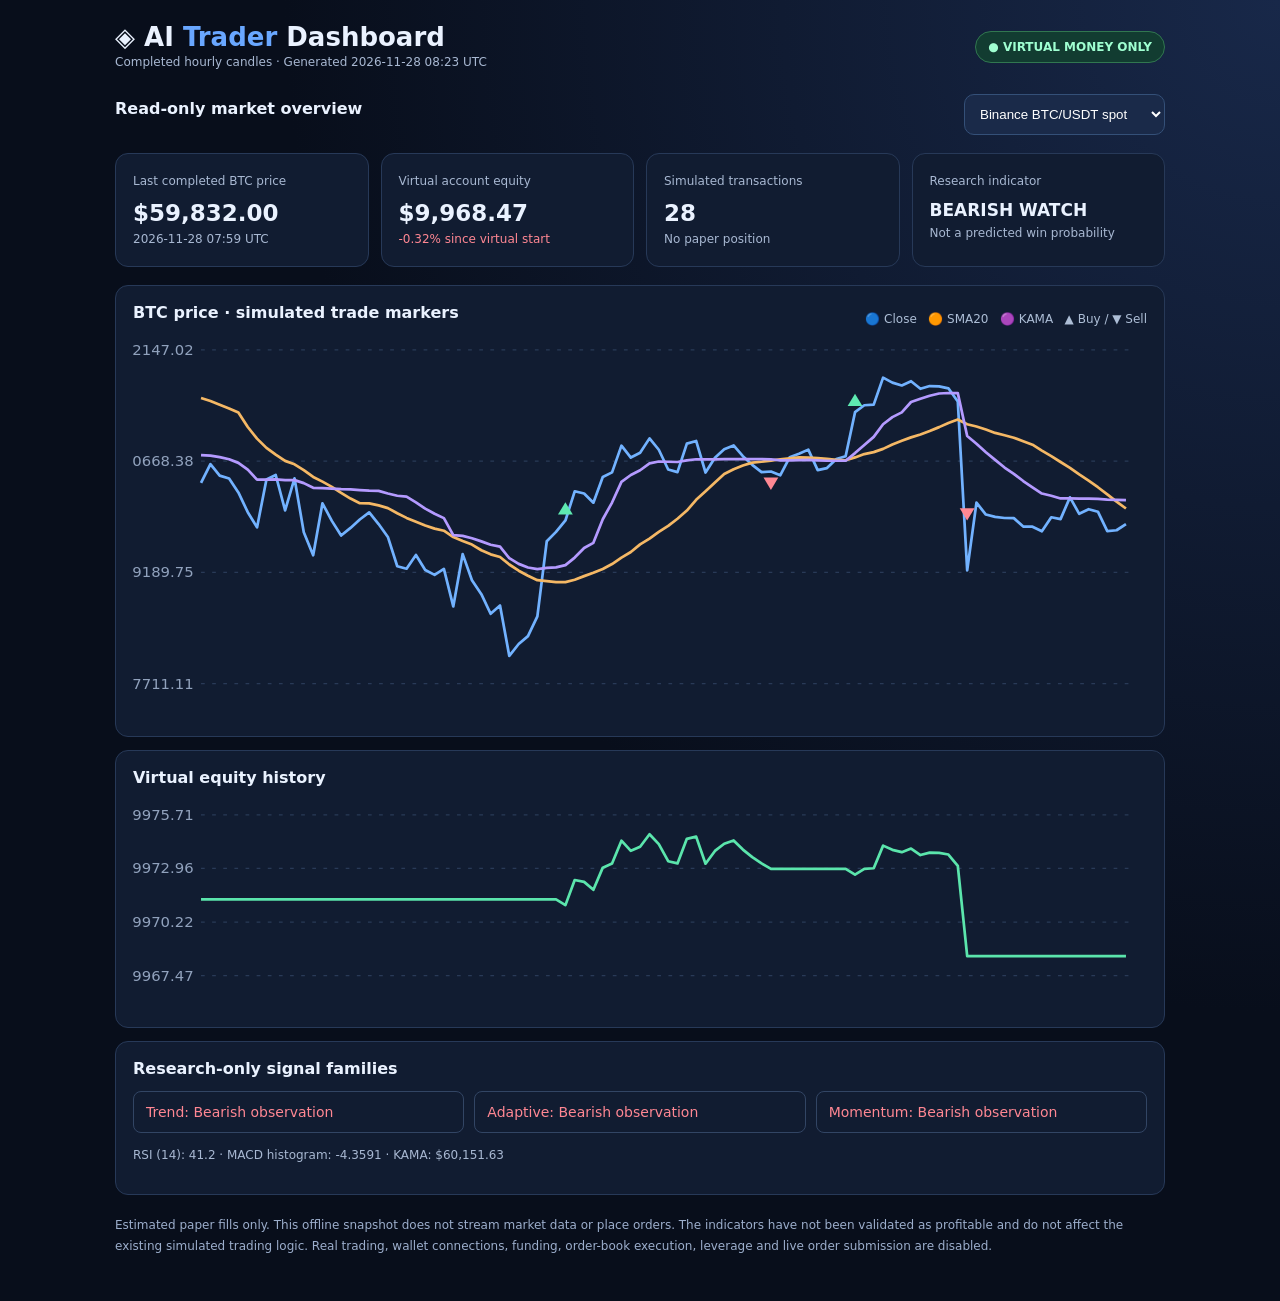
==== commit 816f4652: "Update virtual paper results" ====
--- a/ledger/dashboard.html
+++ b/ledger/dashboard.html
@@ -39,7 +39,7 @@
 <footer>Estimated paper fills only. This offline snapshot does not stream market data or place orders.
 The indicators have not been validated as profitable and do not affect the existing simulated trading logic.
 Real trading, wallet connections, funding, order-book execution, leverage and live order submission are disabled.</footer>
-</main><script>const DATA={"updated":"2026-11-28 06:18 UTC","markets":{"binance":{"name":"Binance BTC/USDT spot","last_candle":"2026-11-28 05:59 UTC","price":59738.41,"equity":9968.466552710384,"change":-0.315334472896156,"units":0.0,"stop":0.0,"transactions":28,"closes":[60074.9,60338.34,60379.66,60628.99,60476.23,60436.01,60252.26,59990.01,59787.37,60424.37,60484.95,60014.6,60440.0,59721.61,59417.25,60108.01,59875.01,59679.18,59781.39,59893.62,59986.01,59832.0,59661.76,59272.01,59239.64,59421.85,59222.54,59157.43,59236.0,58738.33,59432.28,59086.0,58900.0,58640.34,58749.22,58080.77,58237.93,58344.01,58604.64,59603.25,59728.01,59879.23,60267.5,60237.86,60116.75,60458.01,60519.52,60873.72,60716.01,60779.98,60971.47,60819.55,60556.88,60521.78,60900.92,60936.26,60518.01,60714.01,60825.37,60876.81,60734.89,60618.79,60522.91,60529.99,60480.01,60718.59,60766.0,60820.77,60548.01,60577.18,60696.01,60733.31,61319.44,61411.0,61419.47,61777.36,61711.47,61673.45,61729.65,61630.0,61666.22,61662.57,61636.01,61460.1,59217.01,60116.98,59958.0,59928.0,59913.06,59910.33,59799.09,59798.41,59737.25,59923.1,59897.25,60186.64,59968.19,60029.2,59997.06,59738.41],"times":[1795489199999,1795492799999,1795496399999,1795499999999,1795503599999,1795507199999,1795510799999,1795514399999,1795517999999,1795521599999,1795525199999,1795528799999,1795532399999,1795535999999,1795539599999,1795543199999,1795546799999,1795550399999,1795553999999,1795557599999,1795561199999,1795564799999,1795568399999,1795571999999,1795575599999,1795579199999,1795582799999,1795586399999,1795589999999,1795593599999,1795597199999,1795600799999,1795604399999,1795607999999,1795611599999,1795615199999,1795618799999,1795622399999,1795625999999,1795629599999,1795633199999,1795636799999,1795640399999,1795643999999,1795647599999,1795651199999,1795654799999,1795658399999,1795661999999,1795665599999,1795669199999,1795672799999,1795676399999,1795679999999,1795683599999,1795687199999,1795690799999,1795694399999,1795697999999,1795701599999,1795705199999,1795708799999,1795712399999,1795715999999,1795719599999,1795723199999,1795726799999,1795730399999,1795733999999,1795737599999,1795741199999,1795744799999,1795748399999,1795751999999,1795755599999,1795759199999,1795762799999,1795766399999,1795769999999,1795773599999,1795777199999,1795780799999,1795784399999,1795787999999,1795791599999,1795795199999,1795798799999,1795802399999,1795805999999,1795809599999,1795813199999,1795816799999,1795820399999,1795823999999,1795827599999,1795831199999,1795834799999,1795838399999,1795841999999,1795845599999],"sma20":[61619.6765,61563.618500000004,61506.69499999999,61466.0365,61418.30249999999,61368.802500000005,61314.982,61122.435,60967.0355,60843.3645,60755.0915,60672.1125,60625.3145,60548.5065,60457.41900000001,60396.090000000004,60327.25549999999,60247.66799999999,60170.048999999985,60110.188,60105.743500000004,60080.4265,60044.531500000005,59976.68250000001,59914.853,59864.145,59812.65900000001,59771.030000000006,59743.4615,59659.15950000001,59606.52600000001,59560.096000000005,59483.096000000005,59429.03250000001,59395.63100000001,59294.26900000001,59212.415,59145.6565,59086.818999999996,59072.30049999999,59059.4005,59061.762,59092.049,59140.3415,59184.19700000001,59236.005000000005,59300.85400000001,59386.66849999999,59460.668999999994,59562.7515,59639.710999999996,59726.3885,59809.2325,59903.30449999999,60010.88949999999,60153.66399999999,60267.668000000005,60386.168000000005,60497.204500000014,60560.88250000001,60611.22650000001,60648.20450000001,60660.975,60675.58149999999,60693.74450000001,60706.77350000001,60719.09750000001,60716.45000000001,60708.05000000001,60697.909999999996,60684.137,60679.82500000001,60717.953,60762.414000000004,60788.341499999995,60830.39650000001,60890.069500000005,60938.04150000001,60983.25549999999,61020.91499999999,61067.481499999994,61119.67049999999,61175.3255,61221.831000000006,61158.681,61128.600499999986,61088.20049999999,61043.562,61011.8145,60978.471999999994,60933.62600000001,60886.88100000001,60807.77149999999,60733.37649999999,60657.2655,60577.729499999994,60490.56549999999,60408.35299999999,60321.7235,60227.14399999999],"kama":[61133.96776529512,60988.78744951942,60905.20795666169,60888.56338917549,60858.319997394,60816.74592425684,60755.48679513679,60649.99766741794,60501.221673128,60498.26472303447,60497.82140493141,60487.05515852855,60486.76849393804,60443.504700965386,60375.47914562518,60371.97572925684,60364.67083676953,60356.065790712375,60353.603721768704,60341.683625418504,60333.21172971189,60328.116959524996,60291.79079656862,60260.46970212207,60247.26399844466,60166.51235628268,60078.42925101549,60009.290419163415,59945.6017503834,59713.78382983509,59702.53709870446,59668.87065252833,59625.96294473648,59580.74190219716,59554.593859875444,59399.22311514346,59321.82724824932,59273.47179685014,59251.74025212259,59266.09598856566,59272.73410008537,59302.786554313105,59401.54111367642,59526.046056599196,59593.71462394868,59903.71375120758,60122.7393964014,60395.38870021846,60485.624156095306,60547.79047731879,60640.18546334428,60664.57559139327,60661.6463924785,60657.94315511383,60679.9179129391,60694.0275319421,60693.28477951675,60693.56057337776,60694.884029420165,60696.57221799053,60697.37127435629,60695.96656325446,60694.92826791229,60694.17229844105,60678.36333243272,60679.34722269351,60683.02292257651,60685.52631950006,60678.88602719103,60673.233321448366,60673.40664476028,60674.53047129917,60776.24004141359,60884.01071912361,60990.26511711331,61158.20212171705,61253.64737494671,61315.61891506292,61453.27257419617,61497.233885823225,61537.58900778723,61566.498772602026,61573.07676739438,61571.97930657606,61002.153144400734,60900.549782135604,60787.083226402545,60684.07394746296,60583.57343001175,60499.78022383904,60403.28043565047,60320.08456762642,60238.71888419116,60207.5862534338,60171.88800241529,60172.0735059274,60171.04452201034,60168.74753867298,60166.44983235373,60157.11140477279],"rsi":38.818501954397924,"macd_histogram":-12.43541433395555,"votes":{"Trend":-1,"Adaptive":-1,"Momentum":-1},"watch":"BEARISH_WATCH","trades":[{"time":"2026-11-08T06:59:59Z","side":"BUY","price":75869.0356},{"time":"2026-11-08T19:59:59Z","side":"SIGNAL SELL","price":75891.0655},{"time":"2026-11-09T15:59:59Z","side":"BUY","price":75571.2968},{"time":"2026-11-10T05:59:59Z","side":"SIGNAL SELL","price":74778.4321},{"time":"2026-11-11T06:59:59Z","side":"BUY","price":73660.812},{"time":"2026-11-12T01:59:59Z","side":"SIGNAL SELL","price":73677.7427},{"time":"2026-11-15T10:59:59Z","side":"BUY","price":65632.2797},{"time":"2026-11-15T16:59:59Z","side":"STOP SELL","price":64287.4743},{"time":"2026-11-15T22:59:59Z","side":"BUY","price":65257.4824},{"time":"2026-11-16T03:59:59Z","side":"SIGNAL SELL","price":65081.363},{"time":"2026-11-16T18:59:59Z","side":"BUY","price":65084.526},{"time":"2026-11-17T06:59:59Z","side":"SIGNAL SELL","price":64523.3022},{"time":"2026-11-17T07:59:59Z","side":"BUY","price":64772.5101},{"time":"2026-11-17T08:59:59Z","side":"SIGNAL SELL","price":64307.0304},{"time":"2026-11-17T14:59:59Z","side":"BUY","price":65050.519},{"time":"2026-11-17T15:59:59Z","side":"STOP SELL","price":63717.6339},{"time":"2026-11-18T00:59:59Z","side":"BUY","price":64823.1754},{"time":"2026-11-18T13:59:59Z","side":"SIGNAL SELL","price":63912.1579},{"time":"2026-11-19T06:59:59Z","side":"BUY","price":63784.2162},{"time":"2026-11-19T17:59:59Z","side":"STOP SELL","price":62477.2776},{"time":"2026-11-21T13:59:59Z","side":"BUY","price":60588.6892},{"time":"2026-11-22T03:59:59Z","side":"STOP SELL","price":59347.227},{"time":"2026-11-22T10:59:59Z","side":"BUY","price":60906.6581},{"time":"2026-11-23T20:59:59Z","side":"SIGNAL SELL","price":61208.3805},{"time":"2026-11-25T19:59:59Z","side":"BUY","price":59909.1696},{"time":"2026-11-26T17:59:59Z","side":"SIGNAL SELL","price":60499.725},{"time":"2026-11-27T02:59:59Z","side":"BUY","price":61350.0997},{"time":"2026-11-27T14:59:59Z","side":"STOP SELL","price":60093.0362}],"equity_history":[9971.3803,9971.3803,9971.3803,9971.3803,9971.3803,9971.3803,9971.3803,9971.3803,9971.3803,9971.3803,9971.3803,9971.3803,9971.3803,9971.3803,9971.3803,9971.3803,9971.3803,9971.3803,9971.3803,9971.3803,9971.3803,9971.3803,9971.3803,9971.3803,9971.3803,9971.3803,9971.3803,9971.3803,9971.3803,9971.3803,9971.3803,9971.3803,9971.3803,9971.3803,9971.3803,9971.3803,9971.3803,9971.3803,9971.3803,9971.3803,9971.3803,9971.0816,9972.3727,9972.2742,9971.8714,9973.0063,9973.2108,9974.3887,9973.8643,9974.077,9974.7138,9974.2086,9973.3351,9973.2184,9974.4792,9974.5967,9973.2058,9973.8576,9974.2279,9974.399,9973.9271,9973.541,9973.2221,9972.9438,9972.9438,9972.9438,9972.9438,9972.9438,9972.9438,9972.9438,9972.9438,9972.9438,9972.645,9972.9424,9972.9699,9974.1323,9973.9183,9973.7948,9973.9773,9973.6537,9973.7713,9973.7594,9973.6732,9973.1018,9968.4666,9968.4666,9968.4666,9968.4666,9968.4666,9968.4666,9968.4666,9968.4666,9968.4666,9968.4666,9968.4666,9968.4666,9968.4666,9968.4666,9968.4666,9968.4666]},"hyperliquid":{"name":"Hyperliquid BTC perpetual","last_candle":"2026-11-28 05:59 UTC","price":59699.0,"equity":9967.686406527104,"change":-0.3231359347289575,"units":0.0,"stop":0.0,"transactions":30,"closes":[60055.0,60302.0,60353.0,60599.0,60447.0,60409.0,60221.0,59963.0,59753.0,60401.0,60430.0,59973.0,60421.0,59690.0,59381.0,60090.0,59841.0,59632.0,59751.0,59867.0,59950.0,59795.0,59631.0,59237.0,59200.0,59385.0,59186.0,59129.0,59206.0,58699.0,59409.0,59056.0,58868.0,58599.0,58719.0,58058.0,58216.0,58329.0,58590.0,59589.0,59721.0,59876.0,60262.0,60230.0,60101.0,60435.0,60515.0,60854.0,60701.0,60761.0,60967.0,60790.0,60533.0,60497.0,60883.0,60907.0,60481.0,60684.0,60810.0,60841.0,60682.0,60594.0,60492.0,60507.0,60451.0,60696.0,60741.0,60791.0,60516.0,60554.0,60666.0,60701.0,61310.0,61399.0,61402.0,61769.0,61705.0,61649.0,61710.0,61610.0,61639.0,61649.0,61629.0,61468.0,59182.0,60089.0,59946.0,59928.0,59887.0,59885.0,59775.0,59760.0,59710.0,59897.0,59863.0,60161.0,59940.0,60002.0,59967.0,59699.0],"times":[1795489199999,1795492799999,1795496399999,1795499999999,1795503599999,1795507199999,1795510799999,1795514399999,1795517999999,1795521599999,1795525199999,1795528799999,1795532399999,1795535999999,1795539599999,1795543199999,1795546799999,1795550399999,1795553999999,1795557599999,1795561199999,1795564799999,1795568399999,1795571999999,1795575599999,1795579199999,1795582799999,1795586399999,1795589999999,1795593599999,1795597199999,1795600799999,1795604399999,1795607999999,1795611599999,1795615199999,1795618799999,1795622399999,1795625999999,1795629599999,1795633199999,1795636799999,1795640399999,1795643999999,1795647599999,1795651199999,1795654799999,1795658399999,1795661999999,1795665599999,1795669199999,1795672799999,1795676399999,1795679999999,1795683599999,1795687199999,1795690799999,1795694399999,1795697999999,1795701599999,1795705199999,1795708799999,1795712399999,1795715999999,1795719599999,1795723199999,1795726799999,1795730399999,1795733999999,1795737599999,1795741199999,1795744799999,1795748399999,1795751999999,1795755599999,1795759199999,1795762799999,1795766399999,1795769999999,1795773599999,1795777199999,1795780799999,1795784399999,1795787999999,1795791599999,1795795199999,1795798799999,1795802399999,1795805999999,1795809599999,1795813199999,1795816799999,1795820399999,1795823999999,1795827599999,1795831199999,1795834799999,1795838399999,1795841999999,1795845599999],"sma20":[61595.5,61538.4,61481.2,61439.8,61392.1,61342.0,61288.15,61094.7,60938.7,60815.6,60726.4,60642.55,60595.6,60518.15,60427.5,60366.45,60297.15,60216.2,60139.05,60078.95,60073.7,60048.35,60012.25,59944.15,59881.8,59830.6,59778.85,59737.15,59709.8,59624.7,59573.65,59527.8,59450.15,59395.6,59362.5,59260.9,59179.65,59114.5,59056.45,59042.55,59031.1,59035.15,59066.7,59116.35,59161.4,59213.9,59280.35,59366.6,59441.35,59544.45,59622.35,59709.05,59792.3,59887.2,59995.4,60137.85,60251.1,60368.85,60479.85,60542.45,60590.5,60626.4,60637.9,60651.75,60669.25,60682.3,60693.6,60690.45,60681.2,60670.85,60655.8,60651.35,60690.2,60735.3,60761.25,60804.35,60865.55,60913.8,60958.8,60997.25,61045.1,61097.85,61154.7,61202.75,61139.3,61108.95,61069.2,61026.05,60994.6,60961.15,60916.6,60869.55,60789.55,60714.45,60637.5,60557.1,60468.85,60386.5,60299.35,60203.8],"kama":[61122.13023229189,60969.215430397424,60883.86781551535,60866.293729641846,60836.021938177735,60792.23155785852,60727.58709605397,60617.452307395375,60466.79500111412,60464.2594045276,60463.225029795154,60451.97031014028,60451.7729473009,60408.70117995537,60340.2453011643,60337.06718942185,60329.79921260046,60320.67379947156,60318.27992258906,60306.761571956384,60298.86425807735,60293.947636343735,60258.33273297029,60227.651671074396,60214.464268623735,60133.396522784235,60047.00812083867,59982.427598110124,59917.92962945043,59678.66429287903,59668.34625965259,59635.84848912918,59593.718108678026,59548.459541616816,59523.57808931578,59374.52276083544,59300.40733542442,59254.600414428125,59234.113887494415,59248.93622093738,59255.991419254584,59287.68362573167,59389.00284673831,59516.945190882514,59584.27277970995,59885.27741527254,60106.487374617434,60374.3040332355,60465.590527056695,60527.17396901064,60622.22576711587,60643.344904664664,60640.62964276063,60637.165671925184,60658.80760952326,60671.931256814045,60670.87338113805,60671.05495097562,60672.41791765172,60673.791000584526,60673.99736080613,60672.59288875739,60671.433286519445,60670.664513757576,60653.93096815096,60654.90394198739,60658.73096243433,60661.13364286208,60653.41678960473,60648.35801437198,60648.45437762502,60649.35245644038,60753.647718265434,60862.211934802646,60969.596566176486,61140.67584106099,61239.29192949415,61297.837119789,61429.82387676031,61473.00713622305,61511.11822945768,61542.330479500204,61550.388902918196,61549.35138816927,60984.77029514609,60882.210281760534,60770.62076993702,60672.08008722978,60570.33403514065,60485.567670245975,60389.322040555584,60302.37933879148,60219.49314441509,60187.254982045335,60150.51209244097,60150.64552815562,60149.66525162124,60147.936449224864,60145.66584709314,60135.3438891422],"rsi":38.73195058175667,"macd_histogram":-13.87539617237698,"votes":{"Trend":-1,"Adaptive":-1,"Momentum":-1},"watch":"BEARISH_WATCH","trades":[{"time":"2026-11-08T06:59:59Z","side":"BUY","price":75850.9065},{"time":"2026-11-08T19:59:59Z","side":"SIGNAL SELL","price":75879.0415},{"time":"2026-11-09T15:59:59Z","side":"BUY","price":75541.752},{"time":"2026-11-10T05:59:59Z","side":"SIGNAL SELL","price":74762.6},{"time":"2026-11-11T06:59:59Z","side":"BUY","price":73630.797},{"time":"2026-11-12T01:59:59Z","side":"SIGNAL SELL","price":73646.1585},{"time":"2026-11-15T10:59:59Z","side":"BUY","price":65612.79},{"time":"2026-11-15T16:59:59Z","side":"STOP SELL","price":64268.3839},{"time":"2026-11-15T22:59:59Z","side":"BUY","price":65239.6035},{"time":"2026-11-16T03:59:59Z","side":"SIGNAL SELL","price":65050.4585},{"time":"2026-11-16T18:59:59Z","side":"BUY","price":65060.514},{"time":"2026-11-17T03:59:59Z","side":"SIGNAL SELL","price":64992.4875},{"time":"2026-11-17T04:59:59Z","side":"BUY","price":65052.51},{"time":"2026-11-17T06:59:59Z","side":"SIGNAL SELL","price":64493.737},{"time":"2026-11-17T07:59:59Z","side":"BUY","price":64741.3545},{"time":"2026-11-17T08:59:59Z","side":"SIGNAL SELL","price":64273.847},{"time":"2026-11-17T14:59:59Z","side":"BUY","price":65026.497},{"time":"2026-11-17T15:59:59Z","side":"STOP SELL","price":63694.1041},{"time":"2026-11-18T00:59:59Z","side":"BUY","price":64804.386},{"time":"2026-11-18T13:59:59Z","side":"SIGNAL SELL","price":63878.045},{"time":"2026-11-19T06:59:59Z","side":"BUY","price":63764.8665},{"time":"2026-11-19T17:59:59Z","side":"STOP SELL","price":62458.3244},{"time":"2026-11-21T13:59:59Z","side":"BUY","price":60578.274},{"time":"2026-11-22T03:59:59Z","side":"STOP SELL","price":59337.0252},{"time":"2026-11-22T10:59:59Z","side":"BUY","price":60882.426},{"time":"2026-11-23T20:59:59Z","side":"SIGNAL SELL","price":61163.403},{"time":"2026-11-25T19:59:59Z","side":"BUY","price":59905.938},{"time":"2026-11-26T17:59:59Z","side":"SIGNAL SELL","price":60476.7465},{"time":"2026-11-27T02:59:59Z","side":"BUY","price":61340.655},{"time":"2026-11-27T14:59:59Z","side":"STOP SELL","price":60083.785}],"equity_history":[9970.6655,9970.6655,9970.6655,9970.6655,9970.6655,9970.6655,9970.6655,9970.6655,9970.6655,9970.6655,9970.6655,9970.6655,9970.6655,9970.6655,9970.6655,9970.6655,9970.6655,9970.6655,9970.6655,9970.6655,9970.6655,9970.6655,9970.6655,9970.6655,9970.6655,9970.6655,9970.6655,9970.6655,9970.6655,9970.6655,9970.6655,9970.6655,9970.6655,9970.6655,9970.6655,9970.6655,9970.6655,9970.6655,9970.6655,9970.6655,9970.6655,9970.3667,9971.6503,9971.5439,9971.1149,9972.2256,9972.4916,9973.619,9973.1102,9973.3097,9973.9947,9973.4061,9972.5515,9972.4318,9973.7154,9973.7952,9972.3786,9973.0536,9973.4727,9973.5757,9973.047,9972.7544,9972.4152,9972.1633,9972.1633,9972.1633,9972.1633,9972.1633,9972.1633,9972.1633,9972.1633,9972.1633,9971.8645,9972.1536,9972.1633,9973.3554,9973.1475,9972.9656,9973.1638,9972.839,9972.9331,9972.9656,9972.9007,9972.3777,9967.6864,9967.6864,9967.6864,9967.6864,9967.6864,9967.6864,9967.6864,9967.6864,9967.6864,9967.6864,9967.6864,9967.6864,9967.6864,9967.6864,9967.6864,9967.6864]}}};
+</main><script>const DATA={"updated":"2026-11-28 08:23 UTC","markets":{"binance":{"name":"Binance BTC/USDT spot","last_candle":"2026-11-28 07:59 UTC","price":59832.0,"equity":9968.466552710384,"change":-0.315334472896156,"units":0.0,"stop":0.0,"transactions":28,"closes":[60379.66,60628.99,60476.23,60436.01,60252.26,59990.01,59787.37,60424.37,60484.95,60014.6,60440.0,59721.61,59417.25,60108.01,59875.01,59679.18,59781.39,59893.62,59986.01,59832.0,59661.76,59272.01,59239.64,59421.85,59222.54,59157.43,59236.0,58738.33,59432.28,59086.0,58900.0,58640.34,58749.22,58080.77,58237.93,58344.01,58604.64,59603.25,59728.01,59879.23,60267.5,60237.86,60116.75,60458.01,60519.52,60873.72,60716.01,60779.98,60971.47,60819.55,60556.88,60521.78,60900.92,60936.26,60518.01,60714.01,60825.37,60876.81,60734.89,60618.79,60522.91,60529.99,60480.01,60718.59,60766.0,60820.77,60548.01,60577.18,60696.01,60733.31,61319.44,61411.0,61419.47,61777.36,61711.47,61673.45,61729.65,61630.0,61666.22,61662.57,61636.01,61460.1,59217.01,60116.98,59958.0,59928.0,59913.06,59910.33,59799.09,59798.41,59737.25,59923.1,59897.25,60186.64,59968.19,60029.2,59997.06,59738.41,59749.23,59832.0],"times":[1795496399999,1795499999999,1795503599999,1795507199999,1795510799999,1795514399999,1795517999999,1795521599999,1795525199999,1795528799999,1795532399999,1795535999999,1795539599999,1795543199999,1795546799999,1795550399999,1795553999999,1795557599999,1795561199999,1795564799999,1795568399999,1795571999999,1795575599999,1795579199999,1795582799999,1795586399999,1795589999999,1795593599999,1795597199999,1795600799999,1795604399999,1795607999999,1795611599999,1795615199999,1795618799999,1795622399999,1795625999999,1795629599999,1795633199999,1795636799999,1795640399999,1795643999999,1795647599999,1795651199999,1795654799999,1795658399999,1795661999999,1795665599999,1795669199999,1795672799999,1795676399999,1795679999999,1795683599999,1795687199999,1795690799999,1795694399999,1795697999999,1795701599999,1795705199999,1795708799999,1795712399999,1795715999999,1795719599999,1795723199999,1795726799999,1795730399999,1795733999999,1795737599999,1795741199999,1795744799999,1795748399999,1795751999999,1795755599999,1795759199999,1795762799999,1795766399999,1795769999999,1795773599999,1795777199999,1795780799999,1795784399999,1795787999999,1795791599999,1795795199999,1795798799999,1795802399999,1795805999999,1795809599999,1795813199999,1795816799999,1795820399999,1795823999999,1795827599999,1795831199999,1795834799999,1795838399999,1795841999999,1795845599999,1795849199999,1795852799999],"sma20":[61506.69499999999,61466.0365,61418.30249999999,61368.802500000005,61314.982,61122.435,60967.0355,60843.3645,60755.0915,60672.1125,60625.3145,60548.5065,60457.41900000001,60396.090000000004,60327.25549999999,60247.66799999999,60170.048999999985,60110.188,60105.743500000004,60080.4265,60044.531500000005,59976.68250000001,59914.853,59864.145,59812.65900000001,59771.030000000006,59743.4615,59659.15950000001,59606.52600000001,59560.096000000005,59483.096000000005,59429.03250000001,59395.63100000001,59294.26900000001,59212.415,59145.6565,59086.818999999996,59072.30049999999,59059.4005,59061.762,59092.049,59140.3415,59184.19700000001,59236.005000000005,59300.85400000001,59386.66849999999,59460.668999999994,59562.7515,59639.710999999996,59726.3885,59809.2325,59903.30449999999,60010.88949999999,60153.66399999999,60267.668000000005,60386.168000000005,60497.204500000014,60560.88250000001,60611.22650000001,60648.20450000001,60660.975,60675.58149999999,60693.74450000001,60706.77350000001,60719.09750000001,60716.45000000001,60708.05000000001,60697.909999999996,60684.137,60679.82500000001,60717.953,60762.414000000004,60788.341499999995,60830.39650000001,60890.069500000005,60938.04150000001,60983.25549999999,61020.91499999999,61067.481499999994,61119.67049999999,61175.3255,61221.831000000006,61158.681,61128.600499999986,61088.20049999999,61043.562,61011.8145,60978.471999999994,60933.62600000001,60886.88100000001,60807.77149999999,60733.37649999999,60657.2655,60577.729499999994,60490.56549999999,60408.35299999999,60321.7235,60227.14399999999,60131.294499999996,60039.76599999999],"kama":[60748.07746070442,60740.901391123676,60721.488554847885,60693.38477707427,60645.51304366937,60555.17922201332,60422.75641117079,60422.818495722044,60424.88718468726,60415.74592380518,60415.893681990216,60376.637311290695,60313.04407797785,60310.358460752075,60303.95927965549,60296.1163528232,60293.911123738806,60283.53791152001,60276.45100584001,60271.9332030835,60238.66987343714,60208.980311429805,60196.4406871529,60120.661175163965,60036.85649435087,59970.83850307439,59910.316757467175,59685.27419108565,59675.16648616945,59642.99463173103,59601.53096493039,59557.430878030376,59532.01587430316,59379.0253043861,59302.97554645665,59255.552357759385,59234.40304774903,59249.4668394826,59256.343926533154,59287.20852959905,59387.55776038865,59514.144441068915,59583.17640759844,59896.95530501689,60118.3847469249,60392.615039841345,60483.63111294091,60546.21835382172,60638.956184664494,60663.51347097658,60660.61316054212,60656.937280021695,60679.00300890868,60693.1629861944,60692.42388194798,60692.71113191218,60694.04311692303,60695.73910877108,60696.55553830382,60695.165409219124,60694.131920597305,60693.379601062894,60677.62915014334,60678.63099751686,60682.33707875496,60684.8529401122,60678.2451634783,60672.62807621459,60672.80600525109,60673.94110018418,60775.74362082899,60883.59858171111,60989.9347626005,61157.94225266735,61253.4323363819,61315.435620632736,61453.150219994706,61497.1419674817,61537.519040219006,61566.44498946238,61573.028073867245,61571.93108605979,61002.116591684826,60900.51742507211,60787.05476456519,60684.04889837219,60583.551646032574,60499.76115113692,60403.263989660765,60320.070383672195,60238.706680365074,60207.5752533925,60171.87826771837,60172.06389364241,60171.03495823779,60168.738129772995,60166.44054937371,60157.102324317,60153.74251060377,60151.63089786343],"rsi":41.220877435898856,"macd_histogram":-4.359073205318282,"votes":{"Trend":-1,"Adaptive":-1,"Momentum":-1},"watch":"BEARISH_WATCH","trades":[{"time":"2026-11-08T06:59:59Z","side":"BUY","price":75869.0356},{"time":"2026-11-08T19:59:59Z","side":"SIGNAL SELL","price":75891.0655},{"time":"2026-11-09T15:59:59Z","side":"BUY","price":75571.2968},{"time":"2026-11-10T05:59:59Z","side":"SIGNAL SELL","price":74778.4321},{"time":"2026-11-11T06:59:59Z","side":"BUY","price":73660.812},{"time":"2026-11-12T01:59:59Z","side":"SIGNAL SELL","price":73677.7427},{"time":"2026-11-15T10:59:59Z","side":"BUY","price":65632.2797},{"time":"2026-11-15T16:59:59Z","side":"STOP SELL","price":64287.4743},{"time":"2026-11-15T22:59:59Z","side":"BUY","price":65257.4824},{"time":"2026-11-16T03:59:59Z","side":"SIGNAL SELL","price":65081.363},{"time":"2026-11-16T18:59:59Z","side":"BUY","price":65084.526},{"time":"2026-11-17T06:59:59Z","side":"SIGNAL SELL","price":64523.3022},{"time":"2026-11-17T07:59:59Z","side":"BUY","price":64772.5101},{"time":"2026-11-17T08:59:59Z","side":"SIGNAL SELL","price":64307.0304},{"time":"2026-11-17T14:59:59Z","side":"BUY","price":65050.519},{"time":"2026-11-17T15:59:59Z","side":"STOP SELL","price":63717.6339},{"time":"2026-11-18T00:59:59Z","side":"BUY","price":64823.1754},{"time":"2026-11-18T13:59:59Z","side":"SIGNAL SELL","price":63912.1579},{"time":"2026-11-19T06:59:59Z","side":"BUY","price":63784.2162},{"time":"2026-11-19T17:59:59Z","side":"STOP SELL","price":62477.2776},{"time":"2026-11-21T13:59:59Z","side":"BUY","price":60588.6892},{"time":"2026-11-22T03:59:59Z","side":"STOP SELL","price":59347.227},{"time":"2026-11-22T10:59:59Z","side":"BUY","price":60906.6581},{"time":"2026-11-23T20:59:59Z","side":"SIGNAL SELL","price":61208.3805},{"time":"2026-11-25T19:59:59Z","side":"BUY","price":59909.1696},{"time":"2026-11-26T17:59:59Z","side":"SIGNAL SELL","price":60499.725},{"time":"2026-11-27T02:59:59Z","side":"BUY","price":61350.0997},{"time":"2026-11-27T14:59:59Z","side":"STOP SELL","price":60093.0362}],"equity_history":[9971.3803,9971.3803,9971.3803,9971.3803,9971.3803,9971.3803,9971.3803,9971.3803,9971.3803,9971.3803,9971.3803,9971.3803,9971.3803,9971.3803,9971.3803,9971.3803,9971.3803,9971.3803,9971.3803,9971.3803,9971.3803,9971.3803,9971.3803,9971.3803,9971.3803,9971.3803,9971.3803,9971.3803,9971.3803,9971.3803,9971.3803,9971.3803,9971.3803,9971.3803,9971.3803,9971.3803,9971.3803,9971.3803,9971.3803,9971.0816,9972.3727,9972.2742,9971.8714,9973.0063,9973.2108,9974.3887,9973.8643,9974.077,9974.7138,9974.2086,9973.3351,9973.2184,9974.4792,9974.5967,9973.2058,9973.8576,9974.2279,9974.399,9973.9271,9973.541,9973.2221,9972.9438,9972.9438,9972.9438,9972.9438,9972.9438,9972.9438,9972.9438,9972.9438,9972.9438,9972.645,9972.9424,9972.9699,9974.1323,9973.9183,9973.7948,9973.9773,9973.6537,9973.7713,9973.7594,9973.6732,9973.1018,9968.4666,9968.4666,9968.4666,9968.4666,9968.4666,9968.4666,9968.4666,9968.4666,9968.4666,9968.4666,9968.4666,9968.4666,9968.4666,9968.4666,9968.4666,9968.4666,9968.4666,9968.4666]},"hyperliquid":{"name":"Hyperliquid BTC perpetual","last_candle":"2026-11-28 07:59 UTC","price":59817.0,"equity":9967.686406527104,"change":-0.3231359347289575,"units":0.0,"stop":0.0,"transactions":30,"closes":[60353.0,60599.0,60447.0,60409.0,60221.0,59963.0,59753.0,60401.0,60430.0,59973.0,60421.0,59690.0,59381.0,60090.0,59841.0,59632.0,59751.0,59867.0,59950.0,59795.0,59631.0,59237.0,59200.0,59385.0,59186.0,59129.0,59206.0,58699.0,59409.0,59056.0,58868.0,58599.0,58719.0,58058.0,58216.0,58329.0,58590.0,59589.0,59721.0,59876.0,60262.0,60230.0,60101.0,60435.0,60515.0,60854.0,60701.0,60761.0,60967.0,60790.0,60533.0,60497.0,60883.0,60907.0,60481.0,60684.0,60810.0,60841.0,60682.0,60594.0,60492.0,60507.0,60451.0,60696.0,60741.0,60791.0,60516.0,60554.0,60666.0,60701.0,61310.0,61399.0,61402.0,61769.0,61705.0,61649.0,61710.0,61610.0,61639.0,61649.0,61629.0,61468.0,59182.0,60089.0,59946.0,59928.0,59887.0,59885.0,59775.0,59760.0,59710.0,59897.0,59863.0,60161.0,59940.0,60002.0,59967.0,59699.0,59723.0,59817.0],"times":[1795496399999,1795499999999,1795503599999,1795507199999,1795510799999,1795514399999,1795517999999,1795521599999,1795525199999,1795528799999,1795532399999,1795535999999,1795539599999,1795543199999,1795546799999,1795550399999,1795553999999,1795557599999,1795561199999,1795564799999,1795568399999,1795571999999,1795575599999,1795579199999,1795582799999,1795586399999,1795589999999,1795593599999,1795597199999,1795600799999,1795604399999,1795607999999,1795611599999,1795615199999,1795618799999,1795622399999,1795625999999,1795629599999,1795633199999,1795636799999,1795640399999,1795643999999,1795647599999,1795651199999,1795654799999,1795658399999,1795661999999,1795665599999,1795669199999,1795672799999,1795676399999,1795679999999,1795683599999,1795687199999,1795690799999,1795694399999,1795697999999,1795701599999,1795705199999,1795708799999,1795712399999,1795715999999,1795719599999,1795723199999,1795726799999,1795730399999,1795733999999,1795737599999,1795741199999,1795744799999,1795748399999,1795751999999,1795755599999,1795759199999,1795762799999,1795766399999,1795769999999,1795773599999,1795777199999,1795780799999,1795784399999,1795787999999,1795791599999,1795795199999,1795798799999,1795802399999,1795805999999,1795809599999,1795813199999,1795816799999,1795820399999,1795823999999,1795827599999,1795831199999,1795834799999,1795838399999,1795841999999,1795845599999,1795849199999,1795852799999],"sma20":[61481.2,61439.8,61392.1,61342.0,61288.15,61094.7,60938.7,60815.6,60726.4,60642.55,60595.6,60518.15,60427.5,60366.45,60297.15,60216.2,60139.05,60078.95,60073.7,60048.35,60012.25,59944.15,59881.8,59830.6,59778.85,59737.15,59709.8,59624.7,59573.65,59527.8,59450.15,59395.6,59362.5,59260.9,59179.65,59114.5,59056.45,59042.55,59031.1,59035.15,59066.7,59116.35,59161.4,59213.9,59280.35,59366.6,59441.35,59544.45,59622.35,59709.05,59792.3,59887.2,59995.4,60137.85,60251.1,60368.85,60479.85,60542.45,60590.5,60626.4,60637.9,60651.75,60669.25,60682.3,60693.6,60690.45,60681.2,60670.85,60655.8,60651.35,60690.2,60735.3,60761.25,60804.35,60865.55,60913.8,60958.8,60997.25,61045.1,61097.85,61154.7,61202.75,61139.3,61108.95,61069.2,61026.05,60994.6,60961.15,60916.6,60869.55,60789.55,60714.45,60637.5,60557.1,60468.85,60386.5,60299.35,60203.8,60108.0,60016.4],"kama":[60724.18588164484,60716.46290518224,60697.00846478325,60667.47368195258,60616.94767287157,60522.74991683148,60388.59740432392,60389.075373451175,60390.310987444485,60380.73024821836,60380.986873112226,60341.917454930655,60277.91008575958,60275.52363036041,60269.15734018612,60260.82496627064,60258.6825854871,60248.68538168846,60242.07364882346,60237.71118019606,60205.1174143031,60176.034952386566,60163.50992461176,60087.42220499646,60005.22597364547,59943.58476359315,59882.313475604555,59650.039281779565,59640.816513382146,59609.77977142348,59569.07973173663,59524.94218340962,59500.766185681256,59354.03092176403,59281.226442863146,59236.3240009645,59216.40085050265,59231.962994637914,59239.27186519802,59271.81870429765,59374.7877194815,59504.89263539719,59573.6095963989,59878.387083622896,60102.01748971856,60371.435605753366,60463.52360529934,60525.53793443777,60620.943299674,60642.223872061986,60639.53619545633,60636.098595706266,60657.83447297958,60671.009576726145,60669.956807720286,60670.15105577212,60671.52288911206,60672.90326195607,60673.13193841024,60671.74266013231,60670.58851728439,60669.82369406091,60653.1542001962,60654.145139145294,60658.00588882513,60660.42174028823,60652.74273936882,60647.718262856164,60647.818120530894,60648.72707387759,60753.12106374419,60861.77387659864,60969.24565461723,61140.400027621865,61239.06431466938,61297.64202995993,61429.69126047045,61472.90630440912,61511.04054810079,61542.270382845956,61550.33439397556,61549.297565651985,60984.729308566806,60882.17398788444,60770.58880202914,60672.051857823935,60570.309464254045,60485.54613843905,60389.30342520884,60302.36329520996,60219.479345664426,60187.24256269256,60150.50108038472,60150.63465620373,60149.654430263916,60147.92575455942,60145.65528663687,60135.33357272649,60131.938489194785,60129.30300783662],"rsi":41.665013379714814,"macd_histogram":-4.0074655959234065,"votes":{"Trend":-1,"Adaptive":-1,"Momentum":-1},"watch":"BEARISH_WATCH","trades":[{"time":"2026-11-08T06:59:59Z","side":"BUY","price":75850.9065},{"time":"2026-11-08T19:59:59Z","side":"SIGNAL SELL","price":75879.0415},{"time":"2026-11-09T15:59:59Z","side":"BUY","price":75541.752},{"time":"2026-11-10T05:59:59Z","side":"SIGNAL SELL","price":74762.6},{"time":"2026-11-11T06:59:59Z","side":"BUY","price":73630.797},{"time":"2026-11-12T01:59:59Z","side":"SIGNAL SELL","price":73646.1585},{"time":"2026-11-15T10:59:59Z","side":"BUY","price":65612.79},{"time":"2026-11-15T16:59:59Z","side":"STOP SELL","price":64268.3839},{"time":"2026-11-15T22:59:59Z","side":"BUY","price":65239.6035},{"time":"2026-11-16T03:59:59Z","side":"SIGNAL SELL","price":65050.4585},{"time":"2026-11-16T18:59:59Z","side":"BUY","price":65060.514},{"time":"2026-11-17T03:59:59Z","side":"SIGNAL SELL","price":64992.4875},{"time":"2026-11-17T04:59:59Z","side":"BUY","price":65052.51},{"time":"2026-11-17T06:59:59Z","side":"SIGNAL SELL","price":64493.737},{"time":"2026-11-17T07:59:59Z","side":"BUY","price":64741.3545},{"time":"2026-11-17T08:59:59Z","side":"SIGNAL SELL","price":64273.847},{"time":"2026-11-17T14:59:59Z","side":"BUY","price":65026.497},{"time":"2026-11-17T15:59:59Z","side":"STOP SELL","price":63694.1041},{"time":"2026-11-18T00:59:59Z","side":"BUY","price":64804.386},{"time":"2026-11-18T13:59:59Z","side":"SIGNAL SELL","price":63878.045},{"time":"2026-11-19T06:59:59Z","side":"BUY","price":63764.8665},{"time":"2026-11-19T17:59:59Z","side":"STOP SELL","price":62458.3244},{"time":"2026-11-21T13:59:59Z","side":"BUY","price":60578.274},{"time":"2026-11-22T03:59:59Z","side":"STOP SELL","price":59337.0252},{"time":"2026-11-22T10:59:59Z","side":"BUY","price":60882.426},{"time":"2026-11-23T20:59:59Z","side":"SIGNAL SELL","price":61163.403},{"time":"2026-11-25T19:59:59Z","side":"BUY","price":59905.938},{"time":"2026-11-26T17:59:59Z","side":"SIGNAL SELL","price":60476.7465},{"time":"2026-11-27T02:59:59Z","side":"BUY","price":61340.655},{"time":"2026-11-27T14:59:59Z","side":"STOP SELL","price":60083.785}],"equity_history":[9970.6655,9970.6655,9970.6655,9970.6655,9970.6655,9970.6655,9970.6655,9970.6655,9970.6655,9970.6655,9970.6655,9970.6655,9970.6655,9970.6655,9970.6655,9970.6655,9970.6655,9970.6655,9970.6655,9970.6655,9970.6655,9970.6655,9970.6655,9970.6655,9970.6655,9970.6655,9970.6655,9970.6655,9970.6655,9970.6655,9970.6655,9970.6655,9970.6655,9970.6655,9970.6655,9970.6655,9970.6655,9970.6655,9970.6655,9970.3667,9971.6503,9971.5439,9971.1149,9972.2256,9972.4916,9973.619,9973.1102,9973.3097,9973.9947,9973.4061,9972.5515,9972.4318,9973.7154,9973.7952,9972.3786,9973.0536,9973.4727,9973.5757,9973.047,9972.7544,9972.4152,9972.1633,9972.1633,9972.1633,9972.1633,9972.1633,9972.1633,9972.1633,9972.1633,9972.1633,9971.8645,9972.1536,9972.1633,9973.3554,9973.1475,9972.9656,9973.1638,9972.839,9972.9331,9972.9656,9972.9007,9972.3777,9967.6864,9967.6864,9967.6864,9967.6864,9967.6864,9967.6864,9967.6864,9967.6864,9967.6864,9967.6864,9967.6864,9967.6864,9967.6864,9967.6864,9967.6864,9967.6864,9967.6864,9967.6864]}}};
 const $=id=>document.getElementById(id),ns="http://www.w3.org/2000/svg";
 const usd=n=>new Intl.NumberFormat("en-US",{style:"currency",currency:"USD"}).format(n);
 function svgEl(parent,tag,attrs,text){let el=document.createElementNS(ns,tag);
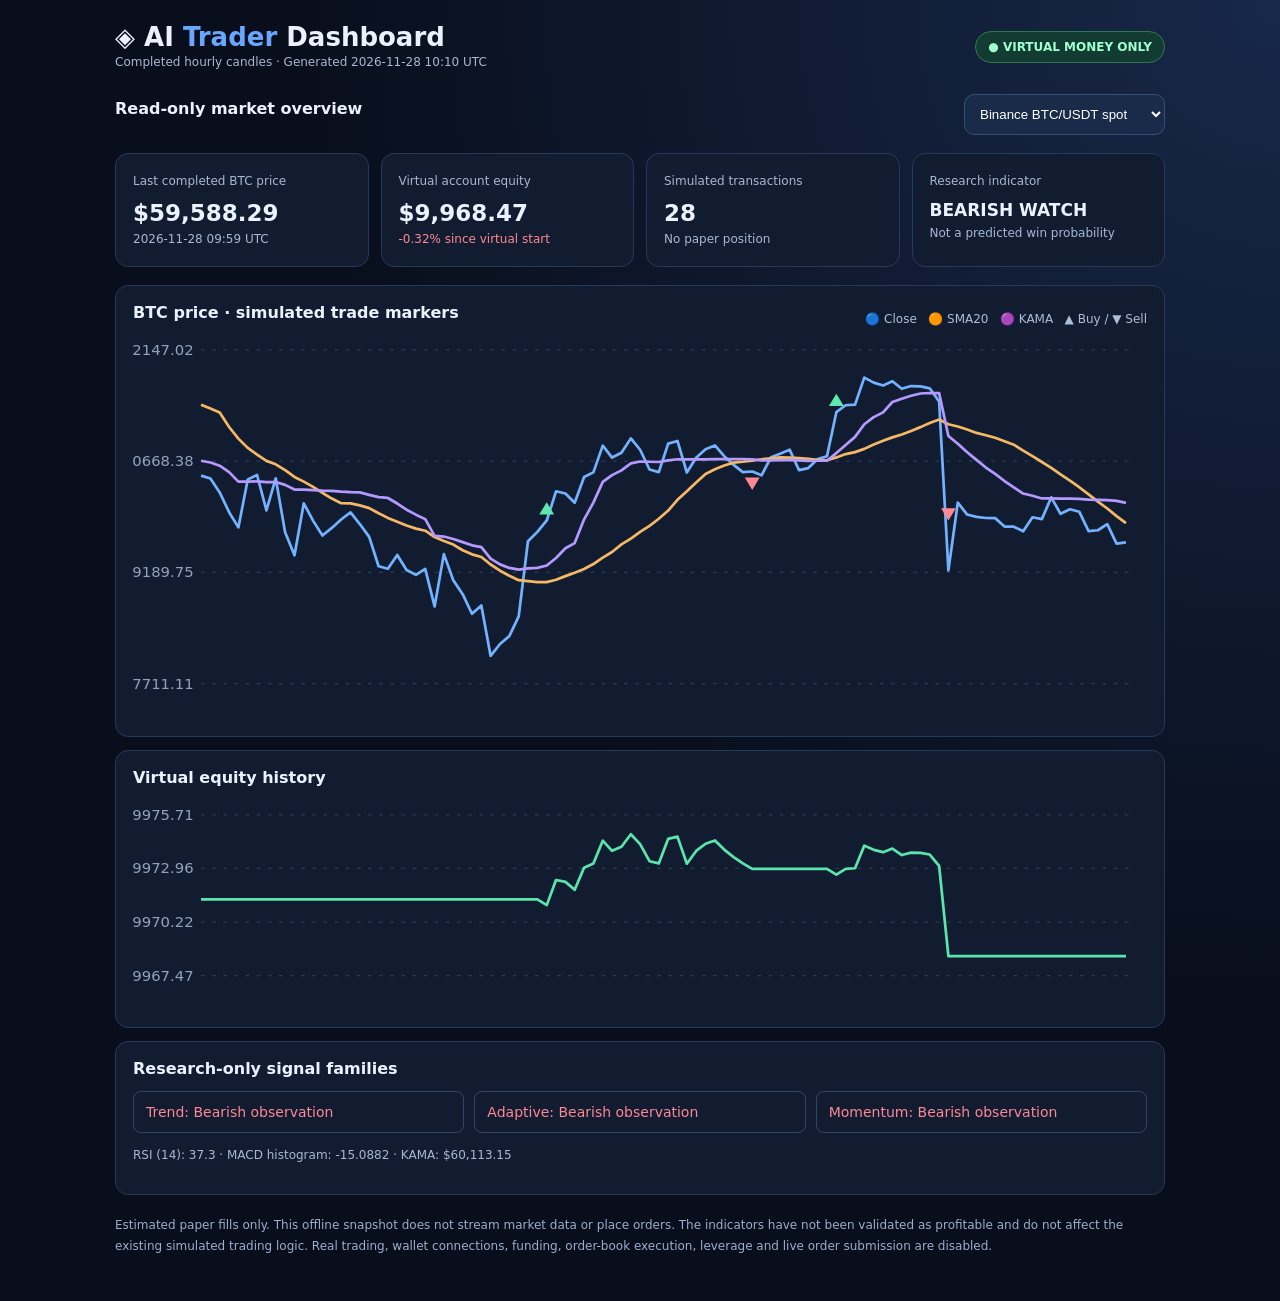
==== commit 9647adfc: "Update virtual paper results" ====
--- a/ledger/dashboard.html
+++ b/ledger/dashboard.html
@@ -39,7 +39,7 @@
 <footer>Estimated paper fills only. This offline snapshot does not stream market data or place orders.
 The indicators have not been validated as profitable and do not affect the existing simulated trading logic.
 Real trading, wallet connections, funding, order-book execution, leverage and live order submission are disabled.</footer>
-</main><script>const DATA={"updated":"2026-11-28 08:23 UTC","markets":{"binance":{"name":"Binance BTC/USDT spot","last_candle":"2026-11-28 07:59 UTC","price":59832.0,"equity":9968.466552710384,"change":-0.315334472896156,"units":0.0,"stop":0.0,"transactions":28,"closes":[60379.66,60628.99,60476.23,60436.01,60252.26,59990.01,59787.37,60424.37,60484.95,60014.6,60440.0,59721.61,59417.25,60108.01,59875.01,59679.18,59781.39,59893.62,59986.01,59832.0,59661.76,59272.01,59239.64,59421.85,59222.54,59157.43,59236.0,58738.33,59432.28,59086.0,58900.0,58640.34,58749.22,58080.77,58237.93,58344.01,58604.64,59603.25,59728.01,59879.23,60267.5,60237.86,60116.75,60458.01,60519.52,60873.72,60716.01,60779.98,60971.47,60819.55,60556.88,60521.78,60900.92,60936.26,60518.01,60714.01,60825.37,60876.81,60734.89,60618.79,60522.91,60529.99,60480.01,60718.59,60766.0,60820.77,60548.01,60577.18,60696.01,60733.31,61319.44,61411.0,61419.47,61777.36,61711.47,61673.45,61729.65,61630.0,61666.22,61662.57,61636.01,61460.1,59217.01,60116.98,59958.0,59928.0,59913.06,59910.33,59799.09,59798.41,59737.25,59923.1,59897.25,60186.64,59968.19,60029.2,59997.06,59738.41,59749.23,59832.0],"times":[1795496399999,1795499999999,1795503599999,1795507199999,1795510799999,1795514399999,1795517999999,1795521599999,1795525199999,1795528799999,1795532399999,1795535999999,1795539599999,1795543199999,1795546799999,1795550399999,1795553999999,1795557599999,1795561199999,1795564799999,1795568399999,1795571999999,1795575599999,1795579199999,1795582799999,1795586399999,1795589999999,1795593599999,1795597199999,1795600799999,1795604399999,1795607999999,1795611599999,1795615199999,1795618799999,1795622399999,1795625999999,1795629599999,1795633199999,1795636799999,1795640399999,1795643999999,1795647599999,1795651199999,1795654799999,1795658399999,1795661999999,1795665599999,1795669199999,1795672799999,1795676399999,1795679999999,1795683599999,1795687199999,1795690799999,1795694399999,1795697999999,1795701599999,1795705199999,1795708799999,1795712399999,1795715999999,1795719599999,1795723199999,1795726799999,1795730399999,1795733999999,1795737599999,1795741199999,1795744799999,1795748399999,1795751999999,1795755599999,1795759199999,1795762799999,1795766399999,1795769999999,1795773599999,1795777199999,1795780799999,1795784399999,1795787999999,1795791599999,1795795199999,1795798799999,1795802399999,1795805999999,1795809599999,1795813199999,1795816799999,1795820399999,1795823999999,1795827599999,1795831199999,1795834799999,1795838399999,1795841999999,1795845599999,1795849199999,1795852799999],"sma20":[61506.69499999999,61466.0365,61418.30249999999,61368.802500000005,61314.982,61122.435,60967.0355,60843.3645,60755.0915,60672.1125,60625.3145,60548.5065,60457.41900000001,60396.090000000004,60327.25549999999,60247.66799999999,60170.048999999985,60110.188,60105.743500000004,60080.4265,60044.531500000005,59976.68250000001,59914.853,59864.145,59812.65900000001,59771.030000000006,59743.4615,59659.15950000001,59606.52600000001,59560.096000000005,59483.096000000005,59429.03250000001,59395.63100000001,59294.26900000001,59212.415,59145.6565,59086.818999999996,59072.30049999999,59059.4005,59061.762,59092.049,59140.3415,59184.19700000001,59236.005000000005,59300.85400000001,59386.66849999999,59460.668999999994,59562.7515,59639.710999999996,59726.3885,59809.2325,59903.30449999999,60010.88949999999,60153.66399999999,60267.668000000005,60386.168000000005,60497.204500000014,60560.88250000001,60611.22650000001,60648.20450000001,60660.975,60675.58149999999,60693.74450000001,60706.77350000001,60719.09750000001,60716.45000000001,60708.05000000001,60697.909999999996,60684.137,60679.82500000001,60717.953,60762.414000000004,60788.341499999995,60830.39650000001,60890.069500000005,60938.04150000001,60983.25549999999,61020.91499999999,61067.481499999994,61119.67049999999,61175.3255,61221.831000000006,61158.681,61128.600499999986,61088.20049999999,61043.562,61011.8145,60978.471999999994,60933.62600000001,60886.88100000001,60807.77149999999,60733.37649999999,60657.2655,60577.729499999994,60490.56549999999,60408.35299999999,60321.7235,60227.14399999999,60131.294499999996,60039.76599999999],"kama":[60748.07746070442,60740.901391123676,60721.488554847885,60693.38477707427,60645.51304366937,60555.17922201332,60422.75641117079,60422.818495722044,60424.88718468726,60415.74592380518,60415.893681990216,60376.637311290695,60313.04407797785,60310.358460752075,60303.95927965549,60296.1163528232,60293.911123738806,60283.53791152001,60276.45100584001,60271.9332030835,60238.66987343714,60208.980311429805,60196.4406871529,60120.661175163965,60036.85649435087,59970.83850307439,59910.316757467175,59685.27419108565,59675.16648616945,59642.99463173103,59601.53096493039,59557.430878030376,59532.01587430316,59379.0253043861,59302.97554645665,59255.552357759385,59234.40304774903,59249.4668394826,59256.343926533154,59287.20852959905,59387.55776038865,59514.144441068915,59583.17640759844,59896.95530501689,60118.3847469249,60392.615039841345,60483.63111294091,60546.21835382172,60638.956184664494,60663.51347097658,60660.61316054212,60656.937280021695,60679.00300890868,60693.1629861944,60692.42388194798,60692.71113191218,60694.04311692303,60695.73910877108,60696.55553830382,60695.165409219124,60694.131920597305,60693.379601062894,60677.62915014334,60678.63099751686,60682.33707875496,60684.8529401122,60678.2451634783,60672.62807621459,60672.80600525109,60673.94110018418,60775.74362082899,60883.59858171111,60989.9347626005,61157.94225266735,61253.4323363819,61315.435620632736,61453.150219994706,61497.1419674817,61537.519040219006,61566.44498946238,61573.028073867245,61571.93108605979,61002.116591684826,60900.51742507211,60787.05476456519,60684.04889837219,60583.551646032574,60499.76115113692,60403.263989660765,60320.070383672195,60238.706680365074,60207.5752533925,60171.87826771837,60172.06389364241,60171.03495823779,60168.738129772995,60166.44054937371,60157.102324317,60153.74251060377,60151.63089786343],"rsi":41.220877435898856,"macd_histogram":-4.359073205318282,"votes":{"Trend":-1,"Adaptive":-1,"Momentum":-1},"watch":"BEARISH_WATCH","trades":[{"time":"2026-11-08T06:59:59Z","side":"BUY","price":75869.0356},{"time":"2026-11-08T19:59:59Z","side":"SIGNAL SELL","price":75891.0655},{"time":"2026-11-09T15:59:59Z","side":"BUY","price":75571.2968},{"time":"2026-11-10T05:59:59Z","side":"SIGNAL SELL","price":74778.4321},{"time":"2026-11-11T06:59:59Z","side":"BUY","price":73660.812},{"time":"2026-11-12T01:59:59Z","side":"SIGNAL SELL","price":73677.7427},{"time":"2026-11-15T10:59:59Z","side":"BUY","price":65632.2797},{"time":"2026-11-15T16:59:59Z","side":"STOP SELL","price":64287.4743},{"time":"2026-11-15T22:59:59Z","side":"BUY","price":65257.4824},{"time":"2026-11-16T03:59:59Z","side":"SIGNAL SELL","price":65081.363},{"time":"2026-11-16T18:59:59Z","side":"BUY","price":65084.526},{"time":"2026-11-17T06:59:59Z","side":"SIGNAL SELL","price":64523.3022},{"time":"2026-11-17T07:59:59Z","side":"BUY","price":64772.5101},{"time":"2026-11-17T08:59:59Z","side":"SIGNAL SELL","price":64307.0304},{"time":"2026-11-17T14:59:59Z","side":"BUY","price":65050.519},{"time":"2026-11-17T15:59:59Z","side":"STOP SELL","price":63717.6339},{"time":"2026-11-18T00:59:59Z","side":"BUY","price":64823.1754},{"time":"2026-11-18T13:59:59Z","side":"SIGNAL SELL","price":63912.1579},{"time":"2026-11-19T06:59:59Z","side":"BUY","price":63784.2162},{"time":"2026-11-19T17:59:59Z","side":"STOP SELL","price":62477.2776},{"time":"2026-11-21T13:59:59Z","side":"BUY","price":60588.6892},{"time":"2026-11-22T03:59:59Z","side":"STOP SELL","price":59347.227},{"time":"2026-11-22T10:59:59Z","side":"BUY","price":60906.6581},{"time":"2026-11-23T20:59:59Z","side":"SIGNAL SELL","price":61208.3805},{"time":"2026-11-25T19:59:59Z","side":"BUY","price":59909.1696},{"time":"2026-11-26T17:59:59Z","side":"SIGNAL SELL","price":60499.725},{"time":"2026-11-27T02:59:59Z","side":"BUY","price":61350.0997},{"time":"2026-11-27T14:59:59Z","side":"STOP SELL","price":60093.0362}],"equity_history":[9971.3803,9971.3803,9971.3803,9971.3803,9971.3803,9971.3803,9971.3803,9971.3803,9971.3803,9971.3803,9971.3803,9971.3803,9971.3803,9971.3803,9971.3803,9971.3803,9971.3803,9971.3803,9971.3803,9971.3803,9971.3803,9971.3803,9971.3803,9971.3803,9971.3803,9971.3803,9971.3803,9971.3803,9971.3803,9971.3803,9971.3803,9971.3803,9971.3803,9971.3803,9971.3803,9971.3803,9971.3803,9971.3803,9971.3803,9971.0816,9972.3727,9972.2742,9971.8714,9973.0063,9973.2108,9974.3887,9973.8643,9974.077,9974.7138,9974.2086,9973.3351,9973.2184,9974.4792,9974.5967,9973.2058,9973.8576,9974.2279,9974.399,9973.9271,9973.541,9973.2221,9972.9438,9972.9438,9972.9438,9972.9438,9972.9438,9972.9438,9972.9438,9972.9438,9972.9438,9972.645,9972.9424,9972.9699,9974.1323,9973.9183,9973.7948,9973.9773,9973.6537,9973.7713,9973.7594,9973.6732,9973.1018,9968.4666,9968.4666,9968.4666,9968.4666,9968.4666,9968.4666,9968.4666,9968.4666,9968.4666,9968.4666,9968.4666,9968.4666,9968.4666,9968.4666,9968.4666,9968.4666,9968.4666,9968.4666]},"hyperliquid":{"name":"Hyperliquid BTC perpetual","last_candle":"2026-11-28 07:59 UTC","price":59817.0,"equity":9967.686406527104,"change":-0.3231359347289575,"units":0.0,"stop":0.0,"transactions":30,"closes":[60353.0,60599.0,60447.0,60409.0,60221.0,59963.0,59753.0,60401.0,60430.0,59973.0,60421.0,59690.0,59381.0,60090.0,59841.0,59632.0,59751.0,59867.0,59950.0,59795.0,59631.0,59237.0,59200.0,59385.0,59186.0,59129.0,59206.0,58699.0,59409.0,59056.0,58868.0,58599.0,58719.0,58058.0,58216.0,58329.0,58590.0,59589.0,59721.0,59876.0,60262.0,60230.0,60101.0,60435.0,60515.0,60854.0,60701.0,60761.0,60967.0,60790.0,60533.0,60497.0,60883.0,60907.0,60481.0,60684.0,60810.0,60841.0,60682.0,60594.0,60492.0,60507.0,60451.0,60696.0,60741.0,60791.0,60516.0,60554.0,60666.0,60701.0,61310.0,61399.0,61402.0,61769.0,61705.0,61649.0,61710.0,61610.0,61639.0,61649.0,61629.0,61468.0,59182.0,60089.0,59946.0,59928.0,59887.0,59885.0,59775.0,59760.0,59710.0,59897.0,59863.0,60161.0,59940.0,60002.0,59967.0,59699.0,59723.0,59817.0],"times":[1795496399999,1795499999999,1795503599999,1795507199999,1795510799999,1795514399999,1795517999999,1795521599999,1795525199999,1795528799999,1795532399999,1795535999999,1795539599999,1795543199999,1795546799999,1795550399999,1795553999999,1795557599999,1795561199999,1795564799999,1795568399999,1795571999999,1795575599999,1795579199999,1795582799999,1795586399999,1795589999999,1795593599999,1795597199999,1795600799999,1795604399999,1795607999999,1795611599999,1795615199999,1795618799999,1795622399999,1795625999999,1795629599999,1795633199999,1795636799999,1795640399999,1795643999999,1795647599999,1795651199999,1795654799999,1795658399999,1795661999999,1795665599999,1795669199999,1795672799999,1795676399999,1795679999999,1795683599999,1795687199999,1795690799999,1795694399999,1795697999999,1795701599999,1795705199999,1795708799999,1795712399999,1795715999999,1795719599999,1795723199999,1795726799999,1795730399999,1795733999999,1795737599999,1795741199999,1795744799999,1795748399999,1795751999999,1795755599999,1795759199999,1795762799999,1795766399999,1795769999999,1795773599999,1795777199999,1795780799999,1795784399999,1795787999999,1795791599999,1795795199999,1795798799999,1795802399999,1795805999999,1795809599999,1795813199999,1795816799999,1795820399999,1795823999999,1795827599999,1795831199999,1795834799999,1795838399999,1795841999999,1795845599999,1795849199999,1795852799999],"sma20":[61481.2,61439.8,61392.1,61342.0,61288.15,61094.7,60938.7,60815.6,60726.4,60642.55,60595.6,60518.15,60427.5,60366.45,60297.15,60216.2,60139.05,60078.95,60073.7,60048.35,60012.25,59944.15,59881.8,59830.6,59778.85,59737.15,59709.8,59624.7,59573.65,59527.8,59450.15,59395.6,59362.5,59260.9,59179.65,59114.5,59056.45,59042.55,59031.1,59035.15,59066.7,59116.35,59161.4,59213.9,59280.35,59366.6,59441.35,59544.45,59622.35,59709.05,59792.3,59887.2,59995.4,60137.85,60251.1,60368.85,60479.85,60542.45,60590.5,60626.4,60637.9,60651.75,60669.25,60682.3,60693.6,60690.45,60681.2,60670.85,60655.8,60651.35,60690.2,60735.3,60761.25,60804.35,60865.55,60913.8,60958.8,60997.25,61045.1,61097.85,61154.7,61202.75,61139.3,61108.95,61069.2,61026.05,60994.6,60961.15,60916.6,60869.55,60789.55,60714.45,60637.5,60557.1,60468.85,60386.5,60299.35,60203.8,60108.0,60016.4],"kama":[60724.18588164484,60716.46290518224,60697.00846478325,60667.47368195258,60616.94767287157,60522.74991683148,60388.59740432392,60389.075373451175,60390.310987444485,60380.73024821836,60380.986873112226,60341.917454930655,60277.91008575958,60275.52363036041,60269.15734018612,60260.82496627064,60258.6825854871,60248.68538168846,60242.07364882346,60237.71118019606,60205.1174143031,60176.034952386566,60163.50992461176,60087.42220499646,60005.22597364547,59943.58476359315,59882.313475604555,59650.039281779565,59640.816513382146,59609.77977142348,59569.07973173663,59524.94218340962,59500.766185681256,59354.03092176403,59281.226442863146,59236.3240009645,59216.40085050265,59231.962994637914,59239.27186519802,59271.81870429765,59374.7877194815,59504.89263539719,59573.6095963989,59878.387083622896,60102.01748971856,60371.435605753366,60463.52360529934,60525.53793443777,60620.943299674,60642.223872061986,60639.53619545633,60636.098595706266,60657.83447297958,60671.009576726145,60669.956807720286,60670.15105577212,60671.52288911206,60672.90326195607,60673.13193841024,60671.74266013231,60670.58851728439,60669.82369406091,60653.1542001962,60654.145139145294,60658.00588882513,60660.42174028823,60652.74273936882,60647.718262856164,60647.818120530894,60648.72707387759,60753.12106374419,60861.77387659864,60969.24565461723,61140.400027621865,61239.06431466938,61297.64202995993,61429.69126047045,61472.90630440912,61511.04054810079,61542.270382845956,61550.33439397556,61549.297565651985,60984.729308566806,60882.17398788444,60770.58880202914,60672.051857823935,60570.309464254045,60485.54613843905,60389.30342520884,60302.36329520996,60219.479345664426,60187.24256269256,60150.50108038472,60150.63465620373,60149.654430263916,60147.92575455942,60145.65528663687,60135.33357272649,60131.938489194785,60129.30300783662],"rsi":41.665013379714814,"macd_histogram":-4.0074655959234065,"votes":{"Trend":-1,"Adaptive":-1,"Momentum":-1},"watch":"BEARISH_WATCH","trades":[{"time":"2026-11-08T06:59:59Z","side":"BUY","price":75850.9065},{"time":"2026-11-08T19:59:59Z","side":"SIGNAL SELL","price":75879.0415},{"time":"2026-11-09T15:59:59Z","side":"BUY","price":75541.752},{"time":"2026-11-10T05:59:59Z","side":"SIGNAL SELL","price":74762.6},{"time":"2026-11-11T06:59:59Z","side":"BUY","price":73630.797},{"time":"2026-11-12T01:59:59Z","side":"SIGNAL SELL","price":73646.1585},{"time":"2026-11-15T10:59:59Z","side":"BUY","price":65612.79},{"time":"2026-11-15T16:59:59Z","side":"STOP SELL","price":64268.3839},{"time":"2026-11-15T22:59:59Z","side":"BUY","price":65239.6035},{"time":"2026-11-16T03:59:59Z","side":"SIGNAL SELL","price":65050.4585},{"time":"2026-11-16T18:59:59Z","side":"BUY","price":65060.514},{"time":"2026-11-17T03:59:59Z","side":"SIGNAL SELL","price":64992.4875},{"time":"2026-11-17T04:59:59Z","side":"BUY","price":65052.51},{"time":"2026-11-17T06:59:59Z","side":"SIGNAL SELL","price":64493.737},{"time":"2026-11-17T07:59:59Z","side":"BUY","price":64741.3545},{"time":"2026-11-17T08:59:59Z","side":"SIGNAL SELL","price":64273.847},{"time":"2026-11-17T14:59:59Z","side":"BUY","price":65026.497},{"time":"2026-11-17T15:59:59Z","side":"STOP SELL","price":63694.1041},{"time":"2026-11-18T00:59:59Z","side":"BUY","price":64804.386},{"time":"2026-11-18T13:59:59Z","side":"SIGNAL SELL","price":63878.045},{"time":"2026-11-19T06:59:59Z","side":"BUY","price":63764.8665},{"time":"2026-11-19T17:59:59Z","side":"STOP SELL","price":62458.3244},{"time":"2026-11-21T13:59:59Z","side":"BUY","price":60578.274},{"time":"2026-11-22T03:59:59Z","side":"STOP SELL","price":59337.0252},{"time":"2026-11-22T10:59:59Z","side":"BUY","price":60882.426},{"time":"2026-11-23T20:59:59Z","side":"SIGNAL SELL","price":61163.403},{"time":"2026-11-25T19:59:59Z","side":"BUY","price":59905.938},{"time":"2026-11-26T17:59:59Z","side":"SIGNAL SELL","price":60476.7465},{"time":"2026-11-27T02:59:59Z","side":"BUY","price":61340.655},{"time":"2026-11-27T14:59:59Z","side":"STOP SELL","price":60083.785}],"equity_history":[9970.6655,9970.6655,9970.6655,9970.6655,9970.6655,9970.6655,9970.6655,9970.6655,9970.6655,9970.6655,9970.6655,9970.6655,9970.6655,9970.6655,9970.6655,9970.6655,9970.6655,9970.6655,9970.6655,9970.6655,9970.6655,9970.6655,9970.6655,9970.6655,9970.6655,9970.6655,9970.6655,9970.6655,9970.6655,9970.6655,9970.6655,9970.6655,9970.6655,9970.6655,9970.6655,9970.6655,9970.6655,9970.6655,9970.6655,9970.3667,9971.6503,9971.5439,9971.1149,9972.2256,9972.4916,9973.619,9973.1102,9973.3097,9973.9947,9973.4061,9972.5515,9972.4318,9973.7154,9973.7952,9972.3786,9973.0536,9973.4727,9973.5757,9973.047,9972.7544,9972.4152,9972.1633,9972.1633,9972.1633,9972.1633,9972.1633,9972.1633,9972.1633,9972.1633,9972.1633,9971.8645,9972.1536,9972.1633,9973.3554,9973.1475,9972.9656,9973.1638,9972.839,9972.9331,9972.9656,9972.9007,9972.3777,9967.6864,9967.6864,9967.6864,9967.6864,9967.6864,9967.6864,9967.6864,9967.6864,9967.6864,9967.6864,9967.6864,9967.6864,9967.6864,9967.6864,9967.6864,9967.6864,9967.6864,9967.6864]}}};
+</main><script>const DATA={"updated":"2026-11-28 10:10 UTC","markets":{"binance":{"name":"Binance BTC/USDT spot","last_candle":"2026-11-28 09:59 UTC","price":59588.29,"equity":9968.466552710384,"change":-0.315334472896156,"units":0.0,"stop":0.0,"transactions":28,"closes":[60476.23,60436.01,60252.26,59990.01,59787.37,60424.37,60484.95,60014.6,60440.0,59721.61,59417.25,60108.01,59875.01,59679.18,59781.39,59893.62,59986.01,59832.0,59661.76,59272.01,59239.64,59421.85,59222.54,59157.43,59236.0,58738.33,59432.28,59086.0,58900.0,58640.34,58749.22,58080.77,58237.93,58344.01,58604.64,59603.25,59728.01,59879.23,60267.5,60237.86,60116.75,60458.01,60519.52,60873.72,60716.01,60779.98,60971.47,60819.55,60556.88,60521.78,60900.92,60936.26,60518.01,60714.01,60825.37,60876.81,60734.89,60618.79,60522.91,60529.99,60480.01,60718.59,60766.0,60820.77,60548.01,60577.18,60696.01,60733.31,61319.44,61411.0,61419.47,61777.36,61711.47,61673.45,61729.65,61630.0,61666.22,61662.57,61636.01,61460.1,59217.01,60116.98,59958.0,59928.0,59913.06,59910.33,59799.09,59798.41,59737.25,59923.1,59897.25,60186.64,59968.19,60029.2,59997.06,59738.41,59749.23,59832.0,59572.34,59588.29],"times":[1795503599999,1795507199999,1795510799999,1795514399999,1795517999999,1795521599999,1795525199999,1795528799999,1795532399999,1795535999999,1795539599999,1795543199999,1795546799999,1795550399999,1795553999999,1795557599999,1795561199999,1795564799999,1795568399999,1795571999999,1795575599999,1795579199999,1795582799999,1795586399999,1795589999999,1795593599999,1795597199999,1795600799999,1795604399999,1795607999999,1795611599999,1795615199999,1795618799999,1795622399999,1795625999999,1795629599999,1795633199999,1795636799999,1795640399999,1795643999999,1795647599999,1795651199999,1795654799999,1795658399999,1795661999999,1795665599999,1795669199999,1795672799999,1795676399999,1795679999999,1795683599999,1795687199999,1795690799999,1795694399999,1795697999999,1795701599999,1795705199999,1795708799999,1795712399999,1795715999999,1795719599999,1795723199999,1795726799999,1795730399999,1795733999999,1795737599999,1795741199999,1795744799999,1795748399999,1795751999999,1795755599999,1795759199999,1795762799999,1795766399999,1795769999999,1795773599999,1795777199999,1795780799999,1795784399999,1795787999999,1795791599999,1795795199999,1795798799999,1795802399999,1795805999999,1795809599999,1795813199999,1795816799999,1795820399999,1795823999999,1795827599999,1795831199999,1795834799999,1795838399999,1795841999999,1795845599999,1795849199999,1795852799999,1795856399999,1795859999999],"sma20":[61418.30249999999,61368.802500000005,61314.982,61122.435,60967.0355,60843.3645,60755.0915,60672.1125,60625.3145,60548.5065,60457.41900000001,60396.090000000004,60327.25549999999,60247.66799999999,60170.048999999985,60110.188,60105.743500000004,60080.4265,60044.531500000005,59976.68250000001,59914.853,59864.145,59812.65900000001,59771.030000000006,59743.4615,59659.15950000001,59606.52600000001,59560.096000000005,59483.096000000005,59429.03250000001,59395.63100000001,59294.26900000001,59212.415,59145.6565,59086.818999999996,59072.30049999999,59059.4005,59061.762,59092.049,59140.3415,59184.19700000001,59236.005000000005,59300.85400000001,59386.66849999999,59460.668999999994,59562.7515,59639.710999999996,59726.3885,59809.2325,59903.30449999999,60010.88949999999,60153.66399999999,60267.668000000005,60386.168000000005,60497.204500000014,60560.88250000001,60611.22650000001,60648.20450000001,60660.975,60675.58149999999,60693.74450000001,60706.77350000001,60719.09750000001,60716.45000000001,60708.05000000001,60697.909999999996,60684.137,60679.82500000001,60717.953,60762.414000000004,60788.341499999995,60830.39650000001,60890.069500000005,60938.04150000001,60983.25549999999,61020.91499999999,61067.481499999994,61119.67049999999,61175.3255,61221.831000000006,61158.681,61128.600499999986,61088.20049999999,61043.562,61011.8145,60978.471999999994,60933.62600000001,60886.88100000001,60807.77149999999,60733.37649999999,60657.2655,60577.729499999994,60490.56549999999,60408.35299999999,60321.7235,60227.14399999999,60131.294499999996,60039.76599999999,59936.582500000004,59842.992000000006],"kama":[60673.704931624,60650.30518609904,60607.108535123276,60522.06717710915,60395.35514693093,60396.47152434998,60399.417444432926,60390.843653237825,60391.14311847089,60353.286200648836,60291.240801677435,60288.840772364594,60282.757879476616,60275.18109628218,60273.065559587456,60263.23254286124,60256.629296787316,60252.31297984278,60220.11923822502,60190.99943218826,60178.692412980185,60104.64924455665,60022.33865470906,59957.41050848158,59897.994700667994,59675.31819112757,59665.608251509024,59633.958331263064,59592.99894556448,59549.290313442136,59524.13129795385,59371.97192132429,59296.392245142066,59249.294616775565,59228.348631993955,59243.659687416286,59250.62022836102,59281.768446167516,59382.6745605007,59509.98821570381,59579.49630198703,59894.59515269849,60116.86403702091,60391.64643540405,60482.93511192398,60545.669344358335,60638.52690183169,60663.142562354515,60660.25234021726,60656.5860131234,60678.68351049032,60692.86107365516,60692.12324340837,60692.414494018245,60693.74945747474,60695.44817434617,60696.27067085336,60694.88563403108,60693.85382398919,60693.1027790683,60677.372762508734,60678.38088077945,60682.09757164935,60684.61778577663,60678.02136411159,60672.416715363084,60672.59625278874,60673.73528281666,60775.57026320201,60883.45465705118,60989.81939777442,61157.85150243826,61253.35724164074,61315.371611426744,61453.1074920445,61497.10986819723,61537.49460647881,61566.42620757108,61573.01106934613,61571.91424672127,61002.10382691986,60900.50612549285,60787.04482525821,60684.040150848276,60583.54403873535,60499.754490658925,60403.258246470745,60320.06543041941,60238.70241860319,60207.57141201059,60171.874868213985,60172.060536886136,60171.0316184228,60168.73484404187,60166.43730761576,60157.09915328359,60153.73936569148,60151.62777359137,60141.19176766355,60113.15181361729],"rsi":37.302155747164605,"macd_histogram":-15.088173885706794,"votes":{"Trend":-1,"Adaptive":-1,"Momentum":-1},"watch":"BEARISH_WATCH","trades":[{"time":"2026-11-08T06:59:59Z","side":"BUY","price":75869.0356},{"time":"2026-11-08T19:59:59Z","side":"SIGNAL SELL","price":75891.0655},{"time":"2026-11-09T15:59:59Z","side":"BUY","price":75571.2968},{"time":"2026-11-10T05:59:59Z","side":"SIGNAL SELL","price":74778.4321},{"time":"2026-11-11T06:59:59Z","side":"BUY","price":73660.812},{"time":"2026-11-12T01:59:59Z","side":"SIGNAL SELL","price":73677.7427},{"time":"2026-11-15T10:59:59Z","side":"BUY","price":65632.2797},{"time":"2026-11-15T16:59:59Z","side":"STOP SELL","price":64287.4743},{"time":"2026-11-15T22:59:59Z","side":"BUY","price":65257.4824},{"time":"2026-11-16T03:59:59Z","side":"SIGNAL SELL","price":65081.363},{"time":"2026-11-16T18:59:59Z","side":"BUY","price":65084.526},{"time":"2026-11-17T06:59:59Z","side":"SIGNAL SELL","price":64523.3022},{"time":"2026-11-17T07:59:59Z","side":"BUY","price":64772.5101},{"time":"2026-11-17T08:59:59Z","side":"SIGNAL SELL","price":64307.0304},{"time":"2026-11-17T14:59:59Z","side":"BUY","price":65050.519},{"time":"2026-11-17T15:59:59Z","side":"STOP SELL","price":63717.6339},{"time":"2026-11-18T00:59:59Z","side":"BUY","price":64823.1754},{"time":"2026-11-18T13:59:59Z","side":"SIGNAL SELL","price":63912.1579},{"time":"2026-11-19T06:59:59Z","side":"BUY","price":63784.2162},{"time":"2026-11-19T17:59:59Z","side":"STOP SELL","price":62477.2776},{"time":"2026-11-21T13:59:59Z","side":"BUY","price":60588.6892},{"time":"2026-11-22T03:59:59Z","side":"STOP SELL","price":59347.227},{"time":"2026-11-22T10:59:59Z","side":"BUY","price":60906.6581},{"time":"2026-11-23T20:59:59Z","side":"SIGNAL SELL","price":61208.3805},{"time":"2026-11-25T19:59:59Z","side":"BUY","price":59909.1696},{"time":"2026-11-26T17:59:59Z","side":"SIGNAL SELL","price":60499.725},{"time":"2026-11-27T02:59:59Z","side":"BUY","price":61350.0997},{"time":"2026-11-27T14:59:59Z","side":"STOP SELL","price":60093.0362}],"equity_history":[9971.3803,9971.3803,9971.3803,9971.3803,9971.3803,9971.3803,9971.3803,9971.3803,9971.3803,9971.3803,9971.3803,9971.3803,9971.3803,9971.3803,9971.3803,9971.3803,9971.3803,9971.3803,9971.3803,9971.3803,9971.3803,9971.3803,9971.3803,9971.3803,9971.3803,9971.3803,9971.3803,9971.3803,9971.3803,9971.3803,9971.3803,9971.3803,9971.3803,9971.3803,9971.3803,9971.3803,9971.3803,9971.0816,9972.3727,9972.2742,9971.8714,9973.0063,9973.2108,9974.3887,9973.8643,9974.077,9974.7138,9974.2086,9973.3351,9973.2184,9974.4792,9974.5967,9973.2058,9973.8576,9974.2279,9974.399,9973.9271,9973.541,9973.2221,9972.9438,9972.9438,9972.9438,9972.9438,9972.9438,9972.9438,9972.9438,9972.9438,9972.9438,9972.645,9972.9424,9972.9699,9974.1323,9973.9183,9973.7948,9973.9773,9973.6537,9973.7713,9973.7594,9973.6732,9973.1018,9968.4666,9968.4666,9968.4666,9968.4666,9968.4666,9968.4666,9968.4666,9968.4666,9968.4666,9968.4666,9968.4666,9968.4666,9968.4666,9968.4666,9968.4666,9968.4666,9968.4666,9968.4666,9968.4666,9968.4666]},"hyperliquid":{"name":"Hyperliquid BTC perpetual","last_candle":"2026-11-28 09:59 UTC","price":59561.0,"equity":9967.686406527104,"change":-0.3231359347289575,"units":0.0,"stop":0.0,"transactions":30,"closes":[60447.0,60409.0,60221.0,59963.0,59753.0,60401.0,60430.0,59973.0,60421.0,59690.0,59381.0,60090.0,59841.0,59632.0,59751.0,59867.0,59950.0,59795.0,59631.0,59237.0,59200.0,59385.0,59186.0,59129.0,59206.0,58699.0,59409.0,59056.0,58868.0,58599.0,58719.0,58058.0,58216.0,58329.0,58590.0,59589.0,59721.0,59876.0,60262.0,60230.0,60101.0,60435.0,60515.0,60854.0,60701.0,60761.0,60967.0,60790.0,60533.0,60497.0,60883.0,60907.0,60481.0,60684.0,60810.0,60841.0,60682.0,60594.0,60492.0,60507.0,60451.0,60696.0,60741.0,60791.0,60516.0,60554.0,60666.0,60701.0,61310.0,61399.0,61402.0,61769.0,61705.0,61649.0,61710.0,61610.0,61639.0,61649.0,61629.0,61468.0,59182.0,60089.0,59946.0,59928.0,59887.0,59885.0,59775.0,59760.0,59710.0,59897.0,59863.0,60161.0,59940.0,60002.0,59967.0,59699.0,59723.0,59817.0,59540.0,59561.0],"times":[1795503599999,1795507199999,1795510799999,1795514399999,1795517999999,1795521599999,1795525199999,1795528799999,1795532399999,1795535999999,1795539599999,1795543199999,1795546799999,1795550399999,1795553999999,1795557599999,1795561199999,1795564799999,1795568399999,1795571999999,1795575599999,1795579199999,1795582799999,1795586399999,1795589999999,1795593599999,1795597199999,1795600799999,1795604399999,1795607999999,1795611599999,1795615199999,1795618799999,1795622399999,1795625999999,1795629599999,1795633199999,1795636799999,1795640399999,1795643999999,1795647599999,1795651199999,1795654799999,1795658399999,1795661999999,1795665599999,1795669199999,1795672799999,1795676399999,1795679999999,1795683599999,1795687199999,1795690799999,1795694399999,1795697999999,1795701599999,1795705199999,1795708799999,1795712399999,1795715999999,1795719599999,1795723199999,1795726799999,1795730399999,1795733999999,1795737599999,1795741199999,1795744799999,1795748399999,1795751999999,1795755599999,1795759199999,1795762799999,1795766399999,1795769999999,1795773599999,1795777199999,1795780799999,1795784399999,1795787999999,1795791599999,1795795199999,1795798799999,1795802399999,1795805999999,1795809599999,1795813199999,1795816799999,1795820399999,1795823999999,1795827599999,1795831199999,1795834799999,1795838399999,1795841999999,1795845599999,1795849199999,1795852799999,1795856399999,1795859999999],"sma20":[61392.1,61342.0,61288.15,61094.7,60938.7,60815.6,60726.4,60642.55,60595.6,60518.15,60427.5,60366.45,60297.15,60216.2,60139.05,60078.95,60073.7,60048.35,60012.25,59944.15,59881.8,59830.6,59778.85,59737.15,59709.8,59624.7,59573.65,59527.8,59450.15,59395.6,59362.5,59260.9,59179.65,59114.5,59056.45,59042.55,59031.1,59035.15,59066.7,59116.35,59161.4,59213.9,59280.35,59366.6,59441.35,59544.45,59622.35,59709.05,59792.3,59887.2,59995.4,60137.85,60251.1,60368.85,60479.85,60542.45,60590.5,60626.4,60637.9,60651.75,60669.25,60682.3,60693.6,60690.45,60681.2,60670.85,60655.8,60651.35,60690.2,60735.3,60761.25,60804.35,60865.55,60913.8,60958.8,60997.25,61045.1,61097.85,61154.7,61202.75,61139.3,61108.95,61069.2,61026.05,60994.6,60961.15,60916.6,60869.55,60789.55,60714.45,60637.5,60557.1,60468.85,60386.5,60299.35,60203.8,60108.0,60016.4,59911.95,59816.6],"kama":[60648.7151357934,60624.13275248667,60578.51149879056,60489.85027342318,60361.43153201103,60362.956414915025,60364.980623780895,60355.98142593773,60356.395766327965,60318.7167656375,60256.25481025508,60254.143376544824,60248.09033262523,60240.03346080823,60237.978449856906,60228.50969299729,60222.34457142354,60218.174615777905,60186.63039409608,60158.10328636817,60145.80836778605,60071.450711012505,59990.71084118362,59930.09074937697,59869.94041137538,59640.09494297118,59631.252669956164,59600.72348982886,59560.52035102084,59516.77224499185,59492.8413224273,59346.91204974596,59274.56299411849,59229.974768572836,59210.247335293185,59226.06648992017,59233.463486305656,59266.30722507551,59369.849379330124,59500.70557343112,59569.905202809234,59875.993380012165,60100.46465015059,60370.43911304877,60462.80555596221,60524.969575458344,60620.497770038804,60641.83442494606,60639.15633148264,60635.727893056806,60657.496405005964,60670.68938474316,60669.63838979627,60669.83704226415,60671.21195588619,60672.59486124789,60672.83129036901,60671.44729041235,60670.295044158425,60669.53159300596,60652.884350738655,60653.88153077413,60657.7539980012,60660.17442508656,60652.508574082516,60647.49601295714,60647.59708459518,60648.50981575785,60752.938103780405,60861.62169502627,60969.12374781954,61140.30420993722,61238.98524120011,61297.574255685475,61429.64518952524,61472.87127540191,61511.0135615704,61542.24950524738,61550.315457549936,61549.27886769077,60984.71506981491,60882.161379379264,60770.57769636682,60672.04205091853,60570.30092831949,60485.53865828183,60389.2969582309,60302.35772166415,60219.47455197364,60187.23824820508,60150.49725479254,60150.63087928386,60149.650670920615,60147.92203922893,60145.651617930685,60135.329988800084,60131.93493477781,60129.29948316387,60118.91297397462,60092.83904659654],"rsi":37.66745002623605,"macd_histogram":-15.005230230661567,"votes":{"Trend":-1,"Adaptive":-1,"Momentum":-1},"watch":"BEARISH_WATCH","trades":[{"time":"2026-11-08T06:59:59Z","side":"BUY","price":75850.9065},{"time":"2026-11-08T19:59:59Z","side":"SIGNAL SELL","price":75879.0415},{"time":"2026-11-09T15:59:59Z","side":"BUY","price":75541.752},{"time":"2026-11-10T05:59:59Z","side":"SIGNAL SELL","price":74762.6},{"time":"2026-11-11T06:59:59Z","side":"BUY","price":73630.797},{"time":"2026-11-12T01:59:59Z","side":"SIGNAL SELL","price":73646.1585},{"time":"2026-11-15T10:59:59Z","side":"BUY","price":65612.79},{"time":"2026-11-15T16:59:59Z","side":"STOP SELL","price":64268.3839},{"time":"2026-11-15T22:59:59Z","side":"BUY","price":65239.6035},{"time":"2026-11-16T03:59:59Z","side":"SIGNAL SELL","price":65050.4585},{"time":"2026-11-16T18:59:59Z","side":"BUY","price":65060.514},{"time":"2026-11-17T03:59:59Z","side":"SIGNAL SELL","price":64992.4875},{"time":"2026-11-17T04:59:59Z","side":"BUY","price":65052.51},{"time":"2026-11-17T06:59:59Z","side":"SIGNAL SELL","price":64493.737},{"time":"2026-11-17T07:59:59Z","side":"BUY","price":64741.3545},{"time":"2026-11-17T08:59:59Z","side":"SIGNAL SELL","price":64273.847},{"time":"2026-11-17T14:59:59Z","side":"BUY","price":65026.497},{"time":"2026-11-17T15:59:59Z","side":"STOP SELL","price":63694.1041},{"time":"2026-11-18T00:59:59Z","side":"BUY","price":64804.386},{"time":"2026-11-18T13:59:59Z","side":"SIGNAL SELL","price":63878.045},{"time":"2026-11-19T06:59:59Z","side":"BUY","price":63764.8665},{"time":"2026-11-19T17:59:59Z","side":"STOP SELL","price":62458.3244},{"time":"2026-11-21T13:59:59Z","side":"BUY","price":60578.274},{"time":"2026-11-22T03:59:59Z","side":"STOP SELL","price":59337.0252},{"time":"2026-11-22T10:59:59Z","side":"BUY","price":60882.426},{"time":"2026-11-23T20:59:59Z","side":"SIGNAL SELL","price":61163.403},{"time":"2026-11-25T19:59:59Z","side":"BUY","price":59905.938},{"time":"2026-11-26T17:59:59Z","side":"SIGNAL SELL","price":60476.7465},{"time":"2026-11-27T02:59:59Z","side":"BUY","price":61340.655},{"time":"2026-11-27T14:59:59Z","side":"STOP SELL","price":60083.785}],"equity_history":[9970.6655,9970.6655,9970.6655,9970.6655,9970.6655,9970.6655,9970.6655,9970.6655,9970.6655,9970.6655,9970.6655,9970.6655,9970.6655,9970.6655,9970.6655,9970.6655,9970.6655,9970.6655,9970.6655,9970.6655,9970.6655,9970.6655,9970.6655,9970.6655,9970.6655,9970.6655,9970.6655,9970.6655,9970.6655,9970.6655,9970.6655,9970.6655,9970.6655,9970.6655,9970.6655,9970.6655,9970.6655,9970.3667,9971.6503,9971.5439,9971.1149,9972.2256,9972.4916,9973.619,9973.1102,9973.3097,9973.9947,9973.4061,9972.5515,9972.4318,9973.7154,9973.7952,9972.3786,9973.0536,9973.4727,9973.5757,9973.047,9972.7544,9972.4152,9972.1633,9972.1633,9972.1633,9972.1633,9972.1633,9972.1633,9972.1633,9972.1633,9972.1633,9971.8645,9972.1536,9972.1633,9973.3554,9973.1475,9972.9656,9973.1638,9972.839,9972.9331,9972.9656,9972.9007,9972.3777,9967.6864,9967.6864,9967.6864,9967.6864,9967.6864,9967.6864,9967.6864,9967.6864,9967.6864,9967.6864,9967.6864,9967.6864,9967.6864,9967.6864,9967.6864,9967.6864,9967.6864,9967.6864,9967.6864,9967.6864]}}};
 const $=id=>document.getElementById(id),ns="http://www.w3.org/2000/svg";
 const usd=n=>new Intl.NumberFormat("en-US",{style:"currency",currency:"USD"}).format(n);
 function svgEl(parent,tag,attrs,text){let el=document.createElementNS(ns,tag);
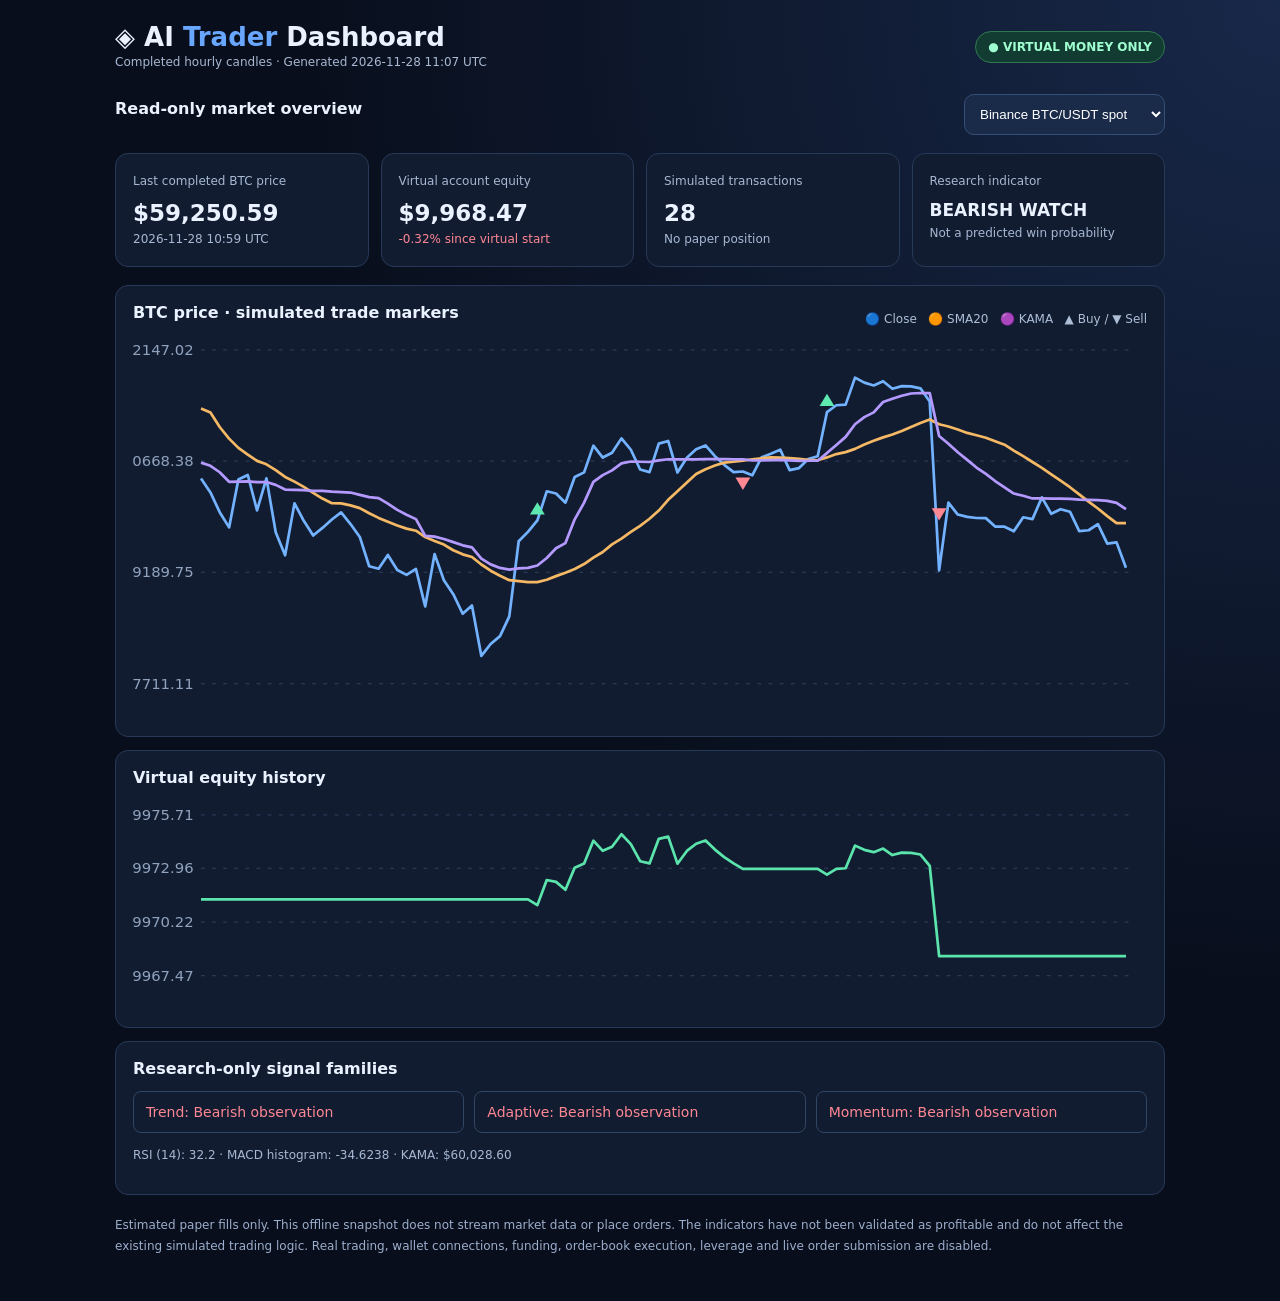
==== commit 92ea3e5e: "Update virtual paper results" ====
--- a/ledger/dashboard.html
+++ b/ledger/dashboard.html
@@ -39,7 +39,7 @@
 <footer>Estimated paper fills only. This offline snapshot does not stream market data or place orders.
 The indicators have not been validated as profitable and do not affect the existing simulated trading logic.
 Real trading, wallet connections, funding, order-book execution, leverage and live order submission are disabled.</footer>
-</main><script>const DATA={"updated":"2026-11-28 10:10 UTC","markets":{"binance":{"name":"Binance BTC/USDT spot","last_candle":"2026-11-28 09:59 UTC","price":59588.29,"equity":9968.466552710384,"change":-0.315334472896156,"units":0.0,"stop":0.0,"transactions":28,"closes":[60476.23,60436.01,60252.26,59990.01,59787.37,60424.37,60484.95,60014.6,60440.0,59721.61,59417.25,60108.01,59875.01,59679.18,59781.39,59893.62,59986.01,59832.0,59661.76,59272.01,59239.64,59421.85,59222.54,59157.43,59236.0,58738.33,59432.28,59086.0,58900.0,58640.34,58749.22,58080.77,58237.93,58344.01,58604.64,59603.25,59728.01,59879.23,60267.5,60237.86,60116.75,60458.01,60519.52,60873.72,60716.01,60779.98,60971.47,60819.55,60556.88,60521.78,60900.92,60936.26,60518.01,60714.01,60825.37,60876.81,60734.89,60618.79,60522.91,60529.99,60480.01,60718.59,60766.0,60820.77,60548.01,60577.18,60696.01,60733.31,61319.44,61411.0,61419.47,61777.36,61711.47,61673.45,61729.65,61630.0,61666.22,61662.57,61636.01,61460.1,59217.01,60116.98,59958.0,59928.0,59913.06,59910.33,59799.09,59798.41,59737.25,59923.1,59897.25,60186.64,59968.19,60029.2,59997.06,59738.41,59749.23,59832.0,59572.34,59588.29],"times":[1795503599999,1795507199999,1795510799999,1795514399999,1795517999999,1795521599999,1795525199999,1795528799999,1795532399999,1795535999999,1795539599999,1795543199999,1795546799999,1795550399999,1795553999999,1795557599999,1795561199999,1795564799999,1795568399999,1795571999999,1795575599999,1795579199999,1795582799999,1795586399999,1795589999999,1795593599999,1795597199999,1795600799999,1795604399999,1795607999999,1795611599999,1795615199999,1795618799999,1795622399999,1795625999999,1795629599999,1795633199999,1795636799999,1795640399999,1795643999999,1795647599999,1795651199999,1795654799999,1795658399999,1795661999999,1795665599999,1795669199999,1795672799999,1795676399999,1795679999999,1795683599999,1795687199999,1795690799999,1795694399999,1795697999999,1795701599999,1795705199999,1795708799999,1795712399999,1795715999999,1795719599999,1795723199999,1795726799999,1795730399999,1795733999999,1795737599999,1795741199999,1795744799999,1795748399999,1795751999999,1795755599999,1795759199999,1795762799999,1795766399999,1795769999999,1795773599999,1795777199999,1795780799999,1795784399999,1795787999999,1795791599999,1795795199999,1795798799999,1795802399999,1795805999999,1795809599999,1795813199999,1795816799999,1795820399999,1795823999999,1795827599999,1795831199999,1795834799999,1795838399999,1795841999999,1795845599999,1795849199999,1795852799999,1795856399999,1795859999999],"sma20":[61418.30249999999,61368.802500000005,61314.982,61122.435,60967.0355,60843.3645,60755.0915,60672.1125,60625.3145,60548.5065,60457.41900000001,60396.090000000004,60327.25549999999,60247.66799999999,60170.048999999985,60110.188,60105.743500000004,60080.4265,60044.531500000005,59976.68250000001,59914.853,59864.145,59812.65900000001,59771.030000000006,59743.4615,59659.15950000001,59606.52600000001,59560.096000000005,59483.096000000005,59429.03250000001,59395.63100000001,59294.26900000001,59212.415,59145.6565,59086.818999999996,59072.30049999999,59059.4005,59061.762,59092.049,59140.3415,59184.19700000001,59236.005000000005,59300.85400000001,59386.66849999999,59460.668999999994,59562.7515,59639.710999999996,59726.3885,59809.2325,59903.30449999999,60010.88949999999,60153.66399999999,60267.668000000005,60386.168000000005,60497.204500000014,60560.88250000001,60611.22650000001,60648.20450000001,60660.975,60675.58149999999,60693.74450000001,60706.77350000001,60719.09750000001,60716.45000000001,60708.05000000001,60697.909999999996,60684.137,60679.82500000001,60717.953,60762.414000000004,60788.341499999995,60830.39650000001,60890.069500000005,60938.04150000001,60983.25549999999,61020.91499999999,61067.481499999994,61119.67049999999,61175.3255,61221.831000000006,61158.681,61128.600499999986,61088.20049999999,61043.562,61011.8145,60978.471999999994,60933.62600000001,60886.88100000001,60807.77149999999,60733.37649999999,60657.2655,60577.729499999994,60490.56549999999,60408.35299999999,60321.7235,60227.14399999999,60131.294499999996,60039.76599999999,59936.582500000004,59842.992000000006],"kama":[60673.704931624,60650.30518609904,60607.108535123276,60522.06717710915,60395.35514693093,60396.47152434998,60399.417444432926,60390.843653237825,60391.14311847089,60353.286200648836,60291.240801677435,60288.840772364594,60282.757879476616,60275.18109628218,60273.065559587456,60263.23254286124,60256.629296787316,60252.31297984278,60220.11923822502,60190.99943218826,60178.692412980185,60104.64924455665,60022.33865470906,59957.41050848158,59897.994700667994,59675.31819112757,59665.608251509024,59633.958331263064,59592.99894556448,59549.290313442136,59524.13129795385,59371.97192132429,59296.392245142066,59249.294616775565,59228.348631993955,59243.659687416286,59250.62022836102,59281.768446167516,59382.6745605007,59509.98821570381,59579.49630198703,59894.59515269849,60116.86403702091,60391.64643540405,60482.93511192398,60545.669344358335,60638.52690183169,60663.142562354515,60660.25234021726,60656.5860131234,60678.68351049032,60692.86107365516,60692.12324340837,60692.414494018245,60693.74945747474,60695.44817434617,60696.27067085336,60694.88563403108,60693.85382398919,60693.1027790683,60677.372762508734,60678.38088077945,60682.09757164935,60684.61778577663,60678.02136411159,60672.416715363084,60672.59625278874,60673.73528281666,60775.57026320201,60883.45465705118,60989.81939777442,61157.85150243826,61253.35724164074,61315.371611426744,61453.1074920445,61497.10986819723,61537.49460647881,61566.42620757108,61573.01106934613,61571.91424672127,61002.10382691986,60900.50612549285,60787.04482525821,60684.040150848276,60583.54403873535,60499.754490658925,60403.258246470745,60320.06543041941,60238.70241860319,60207.57141201059,60171.874868213985,60172.060536886136,60171.0316184228,60168.73484404187,60166.43730761576,60157.09915328359,60153.73936569148,60151.62777359137,60141.19176766355,60113.15181361729],"rsi":37.302155747164605,"macd_histogram":-15.088173885706794,"votes":{"Trend":-1,"Adaptive":-1,"Momentum":-1},"watch":"BEARISH_WATCH","trades":[{"time":"2026-11-08T06:59:59Z","side":"BUY","price":75869.0356},{"time":"2026-11-08T19:59:59Z","side":"SIGNAL SELL","price":75891.0655},{"time":"2026-11-09T15:59:59Z","side":"BUY","price":75571.2968},{"time":"2026-11-10T05:59:59Z","side":"SIGNAL SELL","price":74778.4321},{"time":"2026-11-11T06:59:59Z","side":"BUY","price":73660.812},{"time":"2026-11-12T01:59:59Z","side":"SIGNAL SELL","price":73677.7427},{"time":"2026-11-15T10:59:59Z","side":"BUY","price":65632.2797},{"time":"2026-11-15T16:59:59Z","side":"STOP SELL","price":64287.4743},{"time":"2026-11-15T22:59:59Z","side":"BUY","price":65257.4824},{"time":"2026-11-16T03:59:59Z","side":"SIGNAL SELL","price":65081.363},{"time":"2026-11-16T18:59:59Z","side":"BUY","price":65084.526},{"time":"2026-11-17T06:59:59Z","side":"SIGNAL SELL","price":64523.3022},{"time":"2026-11-17T07:59:59Z","side":"BUY","price":64772.5101},{"time":"2026-11-17T08:59:59Z","side":"SIGNAL SELL","price":64307.0304},{"time":"2026-11-17T14:59:59Z","side":"BUY","price":65050.519},{"time":"2026-11-17T15:59:59Z","side":"STOP SELL","price":63717.6339},{"time":"2026-11-18T00:59:59Z","side":"BUY","price":64823.1754},{"time":"2026-11-18T13:59:59Z","side":"SIGNAL SELL","price":63912.1579},{"time":"2026-11-19T06:59:59Z","side":"BUY","price":63784.2162},{"time":"2026-11-19T17:59:59Z","side":"STOP SELL","price":62477.2776},{"time":"2026-11-21T13:59:59Z","side":"BUY","price":60588.6892},{"time":"2026-11-22T03:59:59Z","side":"STOP SELL","price":59347.227},{"time":"2026-11-22T10:59:59Z","side":"BUY","price":60906.6581},{"time":"2026-11-23T20:59:59Z","side":"SIGNAL SELL","price":61208.3805},{"time":"2026-11-25T19:59:59Z","side":"BUY","price":59909.1696},{"time":"2026-11-26T17:59:59Z","side":"SIGNAL SELL","price":60499.725},{"time":"2026-11-27T02:59:59Z","side":"BUY","price":61350.0997},{"time":"2026-11-27T14:59:59Z","side":"STOP SELL","price":60093.0362}],"equity_history":[9971.3803,9971.3803,9971.3803,9971.3803,9971.3803,9971.3803,9971.3803,9971.3803,9971.3803,9971.3803,9971.3803,9971.3803,9971.3803,9971.3803,9971.3803,9971.3803,9971.3803,9971.3803,9971.3803,9971.3803,9971.3803,9971.3803,9971.3803,9971.3803,9971.3803,9971.3803,9971.3803,9971.3803,9971.3803,9971.3803,9971.3803,9971.3803,9971.3803,9971.3803,9971.3803,9971.3803,9971.3803,9971.0816,9972.3727,9972.2742,9971.8714,9973.0063,9973.2108,9974.3887,9973.8643,9974.077,9974.7138,9974.2086,9973.3351,9973.2184,9974.4792,9974.5967,9973.2058,9973.8576,9974.2279,9974.399,9973.9271,9973.541,9973.2221,9972.9438,9972.9438,9972.9438,9972.9438,9972.9438,9972.9438,9972.9438,9972.9438,9972.9438,9972.645,9972.9424,9972.9699,9974.1323,9973.9183,9973.7948,9973.9773,9973.6537,9973.7713,9973.7594,9973.6732,9973.1018,9968.4666,9968.4666,9968.4666,9968.4666,9968.4666,9968.4666,9968.4666,9968.4666,9968.4666,9968.4666,9968.4666,9968.4666,9968.4666,9968.4666,9968.4666,9968.4666,9968.4666,9968.4666,9968.4666,9968.4666]},"hyperliquid":{"name":"Hyperliquid BTC perpetual","last_candle":"2026-11-28 09:59 UTC","price":59561.0,"equity":9967.686406527104,"change":-0.3231359347289575,"units":0.0,"stop":0.0,"transactions":30,"closes":[60447.0,60409.0,60221.0,59963.0,59753.0,60401.0,60430.0,59973.0,60421.0,59690.0,59381.0,60090.0,59841.0,59632.0,59751.0,59867.0,59950.0,59795.0,59631.0,59237.0,59200.0,59385.0,59186.0,59129.0,59206.0,58699.0,59409.0,59056.0,58868.0,58599.0,58719.0,58058.0,58216.0,58329.0,58590.0,59589.0,59721.0,59876.0,60262.0,60230.0,60101.0,60435.0,60515.0,60854.0,60701.0,60761.0,60967.0,60790.0,60533.0,60497.0,60883.0,60907.0,60481.0,60684.0,60810.0,60841.0,60682.0,60594.0,60492.0,60507.0,60451.0,60696.0,60741.0,60791.0,60516.0,60554.0,60666.0,60701.0,61310.0,61399.0,61402.0,61769.0,61705.0,61649.0,61710.0,61610.0,61639.0,61649.0,61629.0,61468.0,59182.0,60089.0,59946.0,59928.0,59887.0,59885.0,59775.0,59760.0,59710.0,59897.0,59863.0,60161.0,59940.0,60002.0,59967.0,59699.0,59723.0,59817.0,59540.0,59561.0],"times":[1795503599999,1795507199999,1795510799999,1795514399999,1795517999999,1795521599999,1795525199999,1795528799999,1795532399999,1795535999999,1795539599999,1795543199999,1795546799999,1795550399999,1795553999999,1795557599999,1795561199999,1795564799999,1795568399999,1795571999999,1795575599999,1795579199999,1795582799999,1795586399999,1795589999999,1795593599999,1795597199999,1795600799999,1795604399999,1795607999999,1795611599999,1795615199999,1795618799999,1795622399999,1795625999999,1795629599999,1795633199999,1795636799999,1795640399999,1795643999999,1795647599999,1795651199999,1795654799999,1795658399999,1795661999999,1795665599999,1795669199999,1795672799999,1795676399999,1795679999999,1795683599999,1795687199999,1795690799999,1795694399999,1795697999999,1795701599999,1795705199999,1795708799999,1795712399999,1795715999999,1795719599999,1795723199999,1795726799999,1795730399999,1795733999999,1795737599999,1795741199999,1795744799999,1795748399999,1795751999999,1795755599999,1795759199999,1795762799999,1795766399999,1795769999999,1795773599999,1795777199999,1795780799999,1795784399999,1795787999999,1795791599999,1795795199999,1795798799999,1795802399999,1795805999999,1795809599999,1795813199999,1795816799999,1795820399999,1795823999999,1795827599999,1795831199999,1795834799999,1795838399999,1795841999999,1795845599999,1795849199999,1795852799999,1795856399999,1795859999999],"sma20":[61392.1,61342.0,61288.15,61094.7,60938.7,60815.6,60726.4,60642.55,60595.6,60518.15,60427.5,60366.45,60297.15,60216.2,60139.05,60078.95,60073.7,60048.35,60012.25,59944.15,59881.8,59830.6,59778.85,59737.15,59709.8,59624.7,59573.65,59527.8,59450.15,59395.6,59362.5,59260.9,59179.65,59114.5,59056.45,59042.55,59031.1,59035.15,59066.7,59116.35,59161.4,59213.9,59280.35,59366.6,59441.35,59544.45,59622.35,59709.05,59792.3,59887.2,59995.4,60137.85,60251.1,60368.85,60479.85,60542.45,60590.5,60626.4,60637.9,60651.75,60669.25,60682.3,60693.6,60690.45,60681.2,60670.85,60655.8,60651.35,60690.2,60735.3,60761.25,60804.35,60865.55,60913.8,60958.8,60997.25,61045.1,61097.85,61154.7,61202.75,61139.3,61108.95,61069.2,61026.05,60994.6,60961.15,60916.6,60869.55,60789.55,60714.45,60637.5,60557.1,60468.85,60386.5,60299.35,60203.8,60108.0,60016.4,59911.95,59816.6],"kama":[60648.7151357934,60624.13275248667,60578.51149879056,60489.85027342318,60361.43153201103,60362.956414915025,60364.980623780895,60355.98142593773,60356.395766327965,60318.7167656375,60256.25481025508,60254.143376544824,60248.09033262523,60240.03346080823,60237.978449856906,60228.50969299729,60222.34457142354,60218.174615777905,60186.63039409608,60158.10328636817,60145.80836778605,60071.450711012505,59990.71084118362,59930.09074937697,59869.94041137538,59640.09494297118,59631.252669956164,59600.72348982886,59560.52035102084,59516.77224499185,59492.8413224273,59346.91204974596,59274.56299411849,59229.974768572836,59210.247335293185,59226.06648992017,59233.463486305656,59266.30722507551,59369.849379330124,59500.70557343112,59569.905202809234,59875.993380012165,60100.46465015059,60370.43911304877,60462.80555596221,60524.969575458344,60620.497770038804,60641.83442494606,60639.15633148264,60635.727893056806,60657.496405005964,60670.68938474316,60669.63838979627,60669.83704226415,60671.21195588619,60672.59486124789,60672.83129036901,60671.44729041235,60670.295044158425,60669.53159300596,60652.884350738655,60653.88153077413,60657.7539980012,60660.17442508656,60652.508574082516,60647.49601295714,60647.59708459518,60648.50981575785,60752.938103780405,60861.62169502627,60969.12374781954,61140.30420993722,61238.98524120011,61297.574255685475,61429.64518952524,61472.87127540191,61511.0135615704,61542.24950524738,61550.315457549936,61549.27886769077,60984.71506981491,60882.161379379264,60770.57769636682,60672.04205091853,60570.30092831949,60485.53865828183,60389.2969582309,60302.35772166415,60219.47455197364,60187.23824820508,60150.49725479254,60150.63087928386,60149.650670920615,60147.92203922893,60145.651617930685,60135.329988800084,60131.93493477781,60129.29948316387,60118.91297397462,60092.83904659654],"rsi":37.66745002623605,"macd_histogram":-15.005230230661567,"votes":{"Trend":-1,"Adaptive":-1,"Momentum":-1},"watch":"BEARISH_WATCH","trades":[{"time":"2026-11-08T06:59:59Z","side":"BUY","price":75850.9065},{"time":"2026-11-08T19:59:59Z","side":"SIGNAL SELL","price":75879.0415},{"time":"2026-11-09T15:59:59Z","side":"BUY","price":75541.752},{"time":"2026-11-10T05:59:59Z","side":"SIGNAL SELL","price":74762.6},{"time":"2026-11-11T06:59:59Z","side":"BUY","price":73630.797},{"time":"2026-11-12T01:59:59Z","side":"SIGNAL SELL","price":73646.1585},{"time":"2026-11-15T10:59:59Z","side":"BUY","price":65612.79},{"time":"2026-11-15T16:59:59Z","side":"STOP SELL","price":64268.3839},{"time":"2026-11-15T22:59:59Z","side":"BUY","price":65239.6035},{"time":"2026-11-16T03:59:59Z","side":"SIGNAL SELL","price":65050.4585},{"time":"2026-11-16T18:59:59Z","side":"BUY","price":65060.514},{"time":"2026-11-17T03:59:59Z","side":"SIGNAL SELL","price":64992.4875},{"time":"2026-11-17T04:59:59Z","side":"BUY","price":65052.51},{"time":"2026-11-17T06:59:59Z","side":"SIGNAL SELL","price":64493.737},{"time":"2026-11-17T07:59:59Z","side":"BUY","price":64741.3545},{"time":"2026-11-17T08:59:59Z","side":"SIGNAL SELL","price":64273.847},{"time":"2026-11-17T14:59:59Z","side":"BUY","price":65026.497},{"time":"2026-11-17T15:59:59Z","side":"STOP SELL","price":63694.1041},{"time":"2026-11-18T00:59:59Z","side":"BUY","price":64804.386},{"time":"2026-11-18T13:59:59Z","side":"SIGNAL SELL","price":63878.045},{"time":"2026-11-19T06:59:59Z","side":"BUY","price":63764.8665},{"time":"2026-11-19T17:59:59Z","side":"STOP SELL","price":62458.3244},{"time":"2026-11-21T13:59:59Z","side":"BUY","price":60578.274},{"time":"2026-11-22T03:59:59Z","side":"STOP SELL","price":59337.0252},{"time":"2026-11-22T10:59:59Z","side":"BUY","price":60882.426},{"time":"2026-11-23T20:59:59Z","side":"SIGNAL SELL","price":61163.403},{"time":"2026-11-25T19:59:59Z","side":"BUY","price":59905.938},{"time":"2026-11-26T17:59:59Z","side":"SIGNAL SELL","price":60476.7465},{"time":"2026-11-27T02:59:59Z","side":"BUY","price":61340.655},{"time":"2026-11-27T14:59:59Z","side":"STOP SELL","price":60083.785}],"equity_history":[9970.6655,9970.6655,9970.6655,9970.6655,9970.6655,9970.6655,9970.6655,9970.6655,9970.6655,9970.6655,9970.6655,9970.6655,9970.6655,9970.6655,9970.6655,9970.6655,9970.6655,9970.6655,9970.6655,9970.6655,9970.6655,9970.6655,9970.6655,9970.6655,9970.6655,9970.6655,9970.6655,9970.6655,9970.6655,9970.6655,9970.6655,9970.6655,9970.6655,9970.6655,9970.6655,9970.6655,9970.6655,9970.3667,9971.6503,9971.5439,9971.1149,9972.2256,9972.4916,9973.619,9973.1102,9973.3097,9973.9947,9973.4061,9972.5515,9972.4318,9973.7154,9973.7952,9972.3786,9973.0536,9973.4727,9973.5757,9973.047,9972.7544,9972.4152,9972.1633,9972.1633,9972.1633,9972.1633,9972.1633,9972.1633,9972.1633,9972.1633,9972.1633,9971.8645,9972.1536,9972.1633,9973.3554,9973.1475,9972.9656,9973.1638,9972.839,9972.9331,9972.9656,9972.9007,9972.3777,9967.6864,9967.6864,9967.6864,9967.6864,9967.6864,9967.6864,9967.6864,9967.6864,9967.6864,9967.6864,9967.6864,9967.6864,9967.6864,9967.6864,9967.6864,9967.6864,9967.6864,9967.6864,9967.6864,9967.6864]}}};
+</main><script>const DATA={"updated":"2026-11-28 11:07 UTC","markets":{"binance":{"name":"Binance BTC/USDT spot","last_candle":"2026-11-28 10:59 UTC","price":59250.59,"equity":9968.466552710384,"change":-0.315334472896156,"units":0.0,"stop":0.0,"transactions":28,"closes":[60436.01,60252.26,59990.01,59787.37,60424.37,60484.95,60014.6,60440.0,59721.61,59417.25,60108.01,59875.01,59679.18,59781.39,59893.62,59986.01,59832.0,59661.76,59272.01,59239.64,59421.85,59222.54,59157.43,59236.0,58738.33,59432.28,59086.0,58900.0,58640.34,58749.22,58080.77,58237.93,58344.01,58604.64,59603.25,59728.01,59879.23,60267.5,60237.86,60116.75,60458.01,60519.52,60873.72,60716.01,60779.98,60971.47,60819.55,60556.88,60521.78,60900.92,60936.26,60518.01,60714.01,60825.37,60876.81,60734.89,60618.79,60522.91,60529.99,60480.01,60718.59,60766.0,60820.77,60548.01,60577.18,60696.01,60733.31,61319.44,61411.0,61419.47,61777.36,61711.47,61673.45,61729.65,61630.0,61666.22,61662.57,61636.01,61460.1,59217.01,60116.98,59958.0,59928.0,59913.06,59910.33,59799.09,59798.41,59737.25,59923.1,59897.25,60186.64,59968.19,60029.2,59997.06,59738.41,59749.23,59832.0,59572.34,59588.29,59250.59],"times":[1795507199999,1795510799999,1795514399999,1795517999999,1795521599999,1795525199999,1795528799999,1795532399999,1795535999999,1795539599999,1795543199999,1795546799999,1795550399999,1795553999999,1795557599999,1795561199999,1795564799999,1795568399999,1795571999999,1795575599999,1795579199999,1795582799999,1795586399999,1795589999999,1795593599999,1795597199999,1795600799999,1795604399999,1795607999999,1795611599999,1795615199999,1795618799999,1795622399999,1795625999999,1795629599999,1795633199999,1795636799999,1795640399999,1795643999999,1795647599999,1795651199999,1795654799999,1795658399999,1795661999999,1795665599999,1795669199999,1795672799999,1795676399999,1795679999999,1795683599999,1795687199999,1795690799999,1795694399999,1795697999999,1795701599999,1795705199999,1795708799999,1795712399999,1795715999999,1795719599999,1795723199999,1795726799999,1795730399999,1795733999999,1795737599999,1795741199999,1795744799999,1795748399999,1795751999999,1795755599999,1795759199999,1795762799999,1795766399999,1795769999999,1795773599999,1795777199999,1795780799999,1795784399999,1795787999999,1795791599999,1795795199999,1795798799999,1795802399999,1795805999999,1795809599999,1795813199999,1795816799999,1795820399999,1795823999999,1795827599999,1795831199999,1795834799999,1795838399999,1795841999999,1795845599999,1795849199999,1795852799999,1795856399999,1795859999999,1795863599999],"sma20":[61368.802500000005,61314.982,61122.435,60967.0355,60843.3645,60755.0915,60672.1125,60625.3145,60548.5065,60457.41900000001,60396.090000000004,60327.25549999999,60247.66799999999,60170.048999999985,60110.188,60105.743500000004,60080.4265,60044.531500000005,59976.68250000001,59914.853,59864.145,59812.65900000001,59771.030000000006,59743.4615,59659.15950000001,59606.52600000001,59560.096000000005,59483.096000000005,59429.03250000001,59395.63100000001,59294.26900000001,59212.415,59145.6565,59086.818999999996,59072.30049999999,59059.4005,59061.762,59092.049,59140.3415,59184.19700000001,59236.005000000005,59300.85400000001,59386.66849999999,59460.668999999994,59562.7515,59639.710999999996,59726.3885,59809.2325,59903.30449999999,60010.88949999999,60153.66399999999,60267.668000000005,60386.168000000005,60497.204500000014,60560.88250000001,60611.22650000001,60648.20450000001,60660.975,60675.58149999999,60693.74450000001,60706.77350000001,60719.09750000001,60716.45000000001,60708.05000000001,60697.909999999996,60684.137,60679.82500000001,60717.953,60762.414000000004,60788.341499999995,60830.39650000001,60890.069500000005,60938.04150000001,60983.25549999999,61020.91499999999,61067.481499999994,61119.67049999999,61175.3255,61221.831000000006,61158.681,61128.600499999986,61088.20049999999,61043.562,61011.8145,60978.471999999994,60933.62600000001,60886.88100000001,60807.77149999999,60733.37649999999,60657.2655,60577.729499999994,60490.56549999999,60408.35299999999,60321.7235,60227.14399999999,60131.294499999996,60039.76599999999,59936.582500000004,59842.992000000006,59844.67100000001],"kama":[60648.33968404994,60605.35633324454,60520.55644335714,60394.10496697815,60395.26944640432,60398.25539006968,60389.707489622546,60390.01387647457,60352.220808550715,60290.24602936703,60287.85902997429,60281.79056770434,60274.225927286876,60272.114482798504,60262.30611243786,60255.72493328531,60251.41780911089,60219.27286734044,60190.179056363115,60177.882649738145,60103.918701816896,60021.67627972086,59956.79785756523,59897.43250805336,59674.86394962074,59665.1721580043,59633.546050953904,59592.60967303039,59548.918900993296,59523.77156494292,59371.65011142436,59296.09188267504,59249.009107966216,59228.07239987792,59243.39473668144,59250.35908520179,59281.52024290259,59382.45176499201,59509.79858833534,59579.32839753492,59894.48747098396,60116.79465478295,60391.602242923036,60482.90335694688,60545.64429585623,60638.50731584519,60663.12563968557,60660.235877825864,60656.56998660614,60678.6689334068,60692.847298925626,60692.10952680494,60692.40095994387,60693.73605929165,60695.43490049201,60696.2576738043,60694.87286931599,60693.84113585914,60693.09014909236,60677.36106484843,60678.36946922821,60682.08664416151,60684.607056883484,60678.01115328777,60672.40707204528,60672.58668285353,60673.72589241976,60775.56235377754,60883.4480905029,60989.81413426572,61157.84736196809,61253.35381545065,61315.36869101309,61453.105542586025,61497.108403670565,61537.49349169184,61566.42535064916,61573.01029351655,61571.913478428134,61002.10324452873,60900.50560995067,60787.04437177831,60684.03975174337,60583.54369165317,60499.75418677527,60403.25798443827,60320.065204427745,60238.70222416073,60207.57123674792,60171.87471311194,60172.06038373447,60171.03146604408,60168.73469413072,60166.43715971088,60157.09900860551,60153.73922220518,60151.62763104677,60141.19162768692,60113.151680739466,60028.60368316748],"rsi":32.20291907609787,"macd_histogram":-34.62384768266742,"votes":{"Trend":-1,"Adaptive":-1,"Momentum":-1},"watch":"BEARISH_WATCH","trades":[{"time":"2026-11-08T06:59:59Z","side":"BUY","price":75869.0356},{"time":"2026-11-08T19:59:59Z","side":"SIGNAL SELL","price":75891.0655},{"time":"2026-11-09T15:59:59Z","side":"BUY","price":75571.2968},{"time":"2026-11-10T05:59:59Z","side":"SIGNAL SELL","price":74778.4321},{"time":"2026-11-11T06:59:59Z","side":"BUY","price":73660.812},{"time":"2026-11-12T01:59:59Z","side":"SIGNAL SELL","price":73677.7427},{"time":"2026-11-15T10:59:59Z","side":"BUY","price":65632.2797},{"time":"2026-11-15T16:59:59Z","side":"STOP SELL","price":64287.4743},{"time":"2026-11-15T22:59:59Z","side":"BUY","price":65257.4824},{"time":"2026-11-16T03:59:59Z","side":"SIGNAL SELL","price":65081.363},{"time":"2026-11-16T18:59:59Z","side":"BUY","price":65084.526},{"time":"2026-11-17T06:59:59Z","side":"SIGNAL SELL","price":64523.3022},{"time":"2026-11-17T07:59:59Z","side":"BUY","price":64772.5101},{"time":"2026-11-17T08:59:59Z","side":"SIGNAL SELL","price":64307.0304},{"time":"2026-11-17T14:59:59Z","side":"BUY","price":65050.519},{"time":"2026-11-17T15:59:59Z","side":"STOP SELL","price":63717.6339},{"time":"2026-11-18T00:59:59Z","side":"BUY","price":64823.1754},{"time":"2026-11-18T13:59:59Z","side":"SIGNAL SELL","price":63912.1579},{"time":"2026-11-19T06:59:59Z","side":"BUY","price":63784.2162},{"time":"2026-11-19T17:59:59Z","side":"STOP SELL","price":62477.2776},{"time":"2026-11-21T13:59:59Z","side":"BUY","price":60588.6892},{"time":"2026-11-22T03:59:59Z","side":"STOP SELL","price":59347.227},{"time":"2026-11-22T10:59:59Z","side":"BUY","price":60906.6581},{"time":"2026-11-23T20:59:59Z","side":"SIGNAL SELL","price":61208.3805},{"time":"2026-11-25T19:59:59Z","side":"BUY","price":59909.1696},{"time":"2026-11-26T17:59:59Z","side":"SIGNAL SELL","price":60499.725},{"time":"2026-11-27T02:59:59Z","side":"BUY","price":61350.0997},{"time":"2026-11-27T14:59:59Z","side":"STOP SELL","price":60093.0362}],"equity_history":[9971.3803,9971.3803,9971.3803,9971.3803,9971.3803,9971.3803,9971.3803,9971.3803,9971.3803,9971.3803,9971.3803,9971.3803,9971.3803,9971.3803,9971.3803,9971.3803,9971.3803,9971.3803,9971.3803,9971.3803,9971.3803,9971.3803,9971.3803,9971.3803,9971.3803,9971.3803,9971.3803,9971.3803,9971.3803,9971.3803,9971.3803,9971.3803,9971.3803,9971.3803,9971.3803,9971.3803,9971.0816,9972.3727,9972.2742,9971.8714,9973.0063,9973.2108,9974.3887,9973.8643,9974.077,9974.7138,9974.2086,9973.3351,9973.2184,9974.4792,9974.5967,9973.2058,9973.8576,9974.2279,9974.399,9973.9271,9973.541,9973.2221,9972.9438,9972.9438,9972.9438,9972.9438,9972.9438,9972.9438,9972.9438,9972.9438,9972.9438,9972.645,9972.9424,9972.9699,9974.1323,9973.9183,9973.7948,9973.9773,9973.6537,9973.7713,9973.7594,9973.6732,9973.1018,9968.4666,9968.4666,9968.4666,9968.4666,9968.4666,9968.4666,9968.4666,9968.4666,9968.4666,9968.4666,9968.4666,9968.4666,9968.4666,9968.4666,9968.4666,9968.4666,9968.4666,9968.4666,9968.4666,9968.4666,9968.4666]},"hyperliquid":{"name":"Hyperliquid BTC perpetual","last_candle":"2026-11-28 10:59 UTC","price":59211.0,"equity":9967.686406527104,"change":-0.3231359347289575,"units":0.0,"stop":0.0,"transactions":30,"closes":[60409.0,60221.0,59963.0,59753.0,60401.0,60430.0,59973.0,60421.0,59690.0,59381.0,60090.0,59841.0,59632.0,59751.0,59867.0,59950.0,59795.0,59631.0,59237.0,59200.0,59385.0,59186.0,59129.0,59206.0,58699.0,59409.0,59056.0,58868.0,58599.0,58719.0,58058.0,58216.0,58329.0,58590.0,59589.0,59721.0,59876.0,60262.0,60230.0,60101.0,60435.0,60515.0,60854.0,60701.0,60761.0,60967.0,60790.0,60533.0,60497.0,60883.0,60907.0,60481.0,60684.0,60810.0,60841.0,60682.0,60594.0,60492.0,60507.0,60451.0,60696.0,60741.0,60791.0,60516.0,60554.0,60666.0,60701.0,61310.0,61399.0,61402.0,61769.0,61705.0,61649.0,61710.0,61610.0,61639.0,61649.0,61629.0,61468.0,59182.0,60089.0,59946.0,59928.0,59887.0,59885.0,59775.0,59760.0,59710.0,59897.0,59863.0,60161.0,59940.0,60002.0,59967.0,59699.0,59723.0,59817.0,59540.0,59561.0,59211.0],"times":[1795507199999,1795510799999,1795514399999,1795517999999,1795521599999,1795525199999,1795528799999,1795532399999,1795535999999,1795539599999,1795543199999,1795546799999,1795550399999,1795553999999,1795557599999,1795561199999,1795564799999,1795568399999,1795571999999,1795575599999,1795579199999,1795582799999,1795586399999,1795589999999,1795593599999,1795597199999,1795600799999,1795604399999,1795607999999,1795611599999,1795615199999,1795618799999,1795622399999,1795625999999,1795629599999,1795633199999,1795636799999,1795640399999,1795643999999,1795647599999,1795651199999,1795654799999,1795658399999,1795661999999,1795665599999,1795669199999,1795672799999,1795676399999,1795679999999,1795683599999,1795687199999,1795690799999,1795694399999,1795697999999,1795701599999,1795705199999,1795708799999,1795712399999,1795715999999,1795719599999,1795723199999,1795726799999,1795730399999,1795733999999,1795737599999,1795741199999,1795744799999,1795748399999,1795751999999,1795755599999,1795759199999,1795762799999,1795766399999,1795769999999,1795773599999,1795777199999,1795780799999,1795784399999,1795787999999,1795791599999,1795795199999,1795798799999,1795802399999,1795805999999,1795809599999,1795813199999,1795816799999,1795820399999,1795823999999,1795827599999,1795831199999,1795834799999,1795838399999,1795841999999,1795845599999,1795849199999,1795852799999,1795856399999,1795859999999,1795863599999],"sma20":[61342.0,61288.15,61094.7,60938.7,60815.6,60726.4,60642.55,60595.6,60518.15,60427.5,60366.45,60297.15,60216.2,60139.05,60078.95,60073.7,60048.35,60012.25,59944.15,59881.8,59830.6,59778.85,59737.15,59709.8,59624.7,59573.65,59527.8,59450.15,59395.6,59362.5,59260.9,59179.65,59114.5,59056.45,59042.55,59031.1,59035.15,59066.7,59116.35,59161.4,59213.9,59280.35,59366.6,59441.35,59544.45,59622.35,59709.05,59792.3,59887.2,59995.4,60137.85,60251.1,60368.85,60479.85,60542.45,60590.5,60626.4,60637.9,60651.75,60669.25,60682.3,60693.6,60690.45,60681.2,60670.85,60655.8,60651.35,60690.2,60735.3,60761.25,60804.35,60865.55,60913.8,60958.8,60997.25,61045.1,61097.85,61154.7,61202.75,61139.3,61108.95,61069.2,61026.05,60994.6,60961.15,60916.6,60869.55,60789.55,60714.45,60637.5,60557.1,60468.85,60386.5,60299.35,60203.8,60108.0,60016.4,59911.95,59816.6,59818.05],"kama":[60619.33020691819,60574.2524420565,60486.20471162738,60358.42132107883,60360.06221098085,60362.17380290142,60353.23904481592,60353.67086143169,60316.14593088791,60253.855220567224,60251.77426161165,60245.75592805547,60237.72958422664,60235.68425459978,60226.27405417946,60220.1584209555,60216.00979739431,60184.58187418513,60156.116304449846,60143.84688393381,60069.680932915915,59989.1024403962,59928.59549722217,59868.56937006375,59638.993025202835,59630.192914329586,59599.71997639307,59559.57189845114,59515.866945958674,59491.96317981777,59346.12321785693,59273.82462702222,59229.27121933517,59209.56547319277,59225.41310677979,59232.819868260245,59265.696506052176,59369.30216901642,59500.2416111641,59569.494724325334,59875.728137184895,60100.29258224901,60370.32869313665,60462.725989956016,60524.9065964237,60620.44840154575,60641.79127087566,60639.11423930635,60635.68681603357,60657.458944183854,60670.653904733656,60669.60310636768,60669.802246882515,60671.17750182615,60672.56068781247,60672.797975995374,60671.41456092184,60670.26252482675,60669.49922571148,60652.85444911143,60653.85232071264,60657.72608634414,60660.14702044757,60652.48262656658,60647.471385768,60647.572591923556,60648.48574170053,60752.91783025204,60861.60483200684,60969.11023950401,61140.29359251848,61238.976479183606,61297.566745716365,61429.64008447058,61472.867393888395,61511.01057123208,61542.24719183094,61550.31335923206,61549.27679579679,60984.71349203945,60882.15998224908,60770.576465764476,60672.040964229556,60570.29998246495,60485.53782941645,60389.296241634445,60302.35710406762,60219.47402079171,60187.23777012298,60150.496830884214,60150.630460768836,60149.650254353226,60147.92162753853,60145.651211406665,60135.32959167039,60131.93454091801,60129.299092599984,60118.91259029449,60092.83868084761,60012.16796210414],"rsi":32.50638210381439,"macd_histogram":-35.24511897695322,"votes":{"Trend":-1,"Adaptive":-1,"Momentum":-1},"watch":"BEARISH_WATCH","trades":[{"time":"2026-11-08T06:59:59Z","side":"BUY","price":75850.9065},{"time":"2026-11-08T19:59:59Z","side":"SIGNAL SELL","price":75879.0415},{"time":"2026-11-09T15:59:59Z","side":"BUY","price":75541.752},{"time":"2026-11-10T05:59:59Z","side":"SIGNAL SELL","price":74762.6},{"time":"2026-11-11T06:59:59Z","side":"BUY","price":73630.797},{"time":"2026-11-12T01:59:59Z","side":"SIGNAL SELL","price":73646.1585},{"time":"2026-11-15T10:59:59Z","side":"BUY","price":65612.79},{"time":"2026-11-15T16:59:59Z","side":"STOP SELL","price":64268.3839},{"time":"2026-11-15T22:59:59Z","side":"BUY","price":65239.6035},{"time":"2026-11-16T03:59:59Z","side":"SIGNAL SELL","price":65050.4585},{"time":"2026-11-16T18:59:59Z","side":"BUY","price":65060.514},{"time":"2026-11-17T03:59:59Z","side":"SIGNAL SELL","price":64992.4875},{"time":"2026-11-17T04:59:59Z","side":"BUY","price":65052.51},{"time":"2026-11-17T06:59:59Z","side":"SIGNAL SELL","price":64493.737},{"time":"2026-11-17T07:59:59Z","side":"BUY","price":64741.3545},{"time":"2026-11-17T08:59:59Z","side":"SIGNAL SELL","price":64273.847},{"time":"2026-11-17T14:59:59Z","side":"BUY","price":65026.497},{"time":"2026-11-17T15:59:59Z","side":"STOP SELL","price":63694.1041},{"time":"2026-11-18T00:59:59Z","side":"BUY","price":64804.386},{"time":"2026-11-18T13:59:59Z","side":"SIGNAL SELL","price":63878.045},{"time":"2026-11-19T06:59:59Z","side":"BUY","price":63764.8665},{"time":"2026-11-19T17:59:59Z","side":"STOP SELL","price":62458.3244},{"time":"2026-11-21T13:59:59Z","side":"BUY","price":60578.274},{"time":"2026-11-22T03:59:59Z","side":"STOP SELL","price":59337.0252},{"time":"2026-11-22T10:59:59Z","side":"BUY","price":60882.426},{"time":"2026-11-23T20:59:59Z","side":"SIGNAL SELL","price":61163.403},{"time":"2026-11-25T19:59:59Z","side":"BUY","price":59905.938},{"time":"2026-11-26T17:59:59Z","side":"SIGNAL SELL","price":60476.7465},{"time":"2026-11-27T02:59:59Z","side":"BUY","price":61340.655},{"time":"2026-11-27T14:59:59Z","side":"STOP SELL","price":60083.785}],"equity_history":[9970.6655,9970.6655,9970.6655,9970.6655,9970.6655,9970.6655,9970.6655,9970.6655,9970.6655,9970.6655,9970.6655,9970.6655,9970.6655,9970.6655,9970.6655,9970.6655,9970.6655,9970.6655,9970.6655,9970.6655,9970.6655,9970.6655,9970.6655,9970.6655,9970.6655,9970.6655,9970.6655,9970.6655,9970.6655,9970.6655,9970.6655,9970.6655,9970.6655,9970.6655,9970.6655,9970.6655,9970.3667,9971.6503,9971.5439,9971.1149,9972.2256,9972.4916,9973.619,9973.1102,9973.3097,9973.9947,9973.4061,9972.5515,9972.4318,9973.7154,9973.7952,9972.3786,9973.0536,9973.4727,9973.5757,9973.047,9972.7544,9972.4152,9972.1633,9972.1633,9972.1633,9972.1633,9972.1633,9972.1633,9972.1633,9972.1633,9972.1633,9971.8645,9972.1536,9972.1633,9973.3554,9973.1475,9972.9656,9973.1638,9972.839,9972.9331,9972.9656,9972.9007,9972.3777,9967.6864,9967.6864,9967.6864,9967.6864,9967.6864,9967.6864,9967.6864,9967.6864,9967.6864,9967.6864,9967.6864,9967.6864,9967.6864,9967.6864,9967.6864,9967.6864,9967.6864,9967.6864,9967.6864,9967.6864,9967.6864]}}};
 const $=id=>document.getElementById(id),ns="http://www.w3.org/2000/svg";
 const usd=n=>new Intl.NumberFormat("en-US",{style:"currency",currency:"USD"}).format(n);
 function svgEl(parent,tag,attrs,text){let el=document.createElementNS(ns,tag);
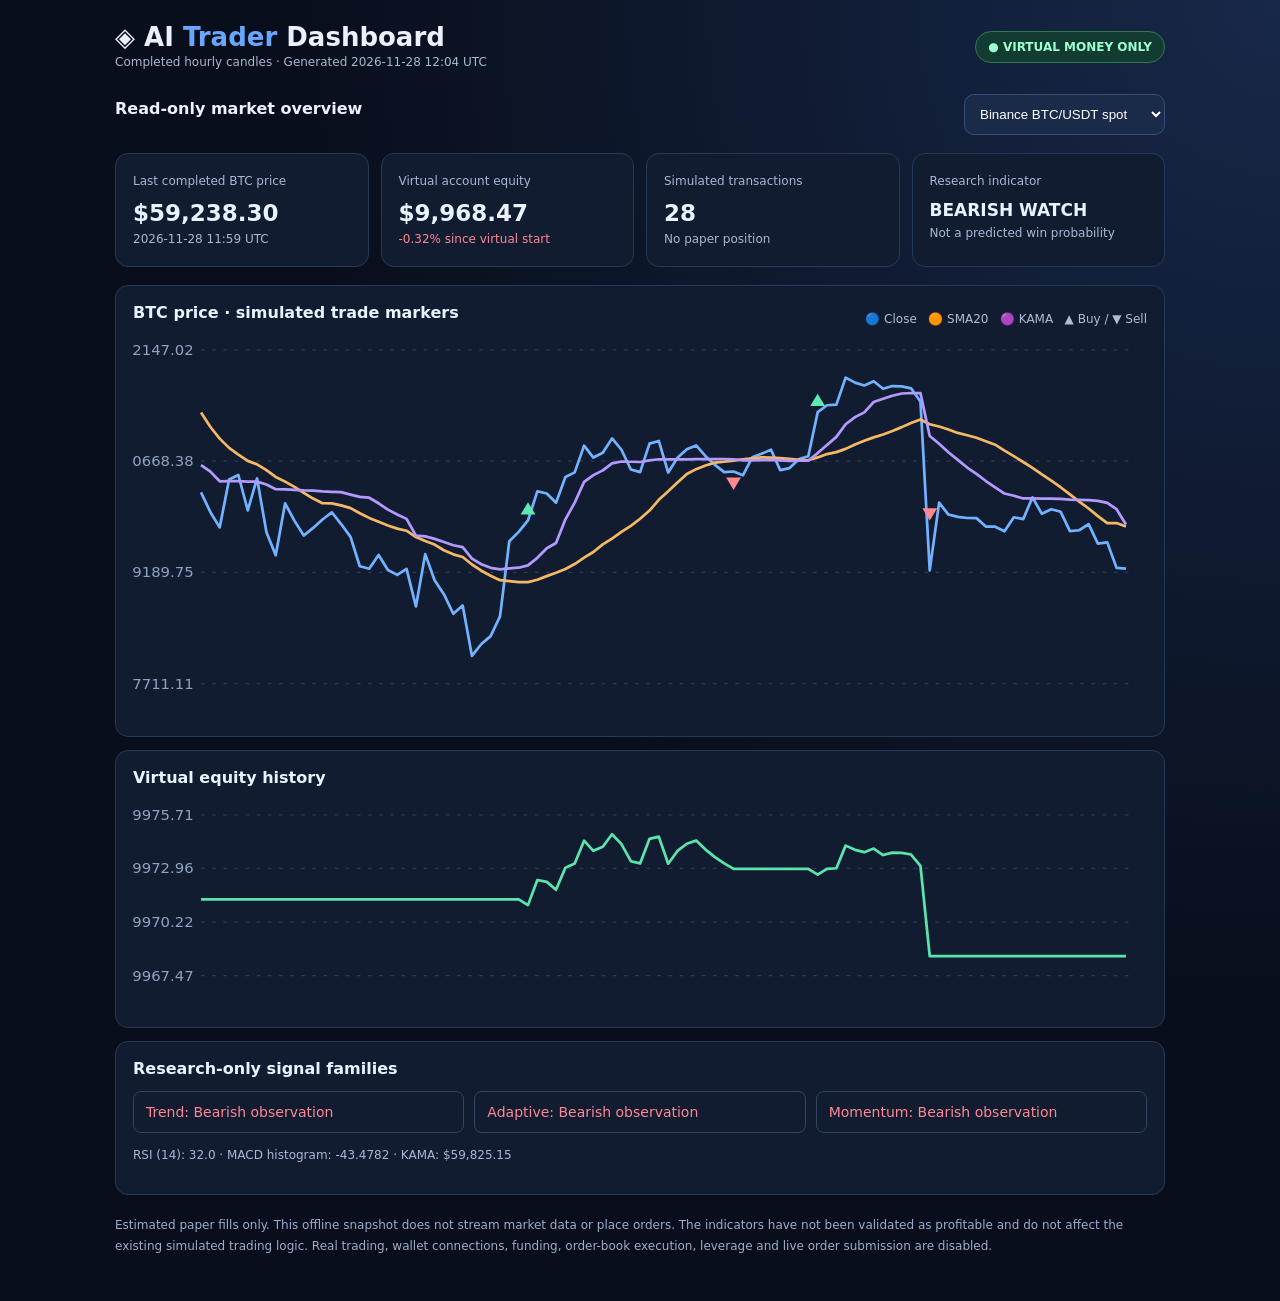
==== commit 1669782b: "Update virtual paper results" ====
--- a/ledger/dashboard.html
+++ b/ledger/dashboard.html
@@ -39,7 +39,7 @@
 <footer>Estimated paper fills only. This offline snapshot does not stream market data or place orders.
 The indicators have not been validated as profitable and do not affect the existing simulated trading logic.
 Real trading, wallet connections, funding, order-book execution, leverage and live order submission are disabled.</footer>
-</main><script>const DATA={"updated":"2026-11-28 11:07 UTC","markets":{"binance":{"name":"Binance BTC/USDT spot","last_candle":"2026-11-28 10:59 UTC","price":59250.59,"equity":9968.466552710384,"change":-0.315334472896156,"units":0.0,"stop":0.0,"transactions":28,"closes":[60436.01,60252.26,59990.01,59787.37,60424.37,60484.95,60014.6,60440.0,59721.61,59417.25,60108.01,59875.01,59679.18,59781.39,59893.62,59986.01,59832.0,59661.76,59272.01,59239.64,59421.85,59222.54,59157.43,59236.0,58738.33,59432.28,59086.0,58900.0,58640.34,58749.22,58080.77,58237.93,58344.01,58604.64,59603.25,59728.01,59879.23,60267.5,60237.86,60116.75,60458.01,60519.52,60873.72,60716.01,60779.98,60971.47,60819.55,60556.88,60521.78,60900.92,60936.26,60518.01,60714.01,60825.37,60876.81,60734.89,60618.79,60522.91,60529.99,60480.01,60718.59,60766.0,60820.77,60548.01,60577.18,60696.01,60733.31,61319.44,61411.0,61419.47,61777.36,61711.47,61673.45,61729.65,61630.0,61666.22,61662.57,61636.01,61460.1,59217.01,60116.98,59958.0,59928.0,59913.06,59910.33,59799.09,59798.41,59737.25,59923.1,59897.25,60186.64,59968.19,60029.2,59997.06,59738.41,59749.23,59832.0,59572.34,59588.29,59250.59],"times":[1795507199999,1795510799999,1795514399999,1795517999999,1795521599999,1795525199999,1795528799999,1795532399999,1795535999999,1795539599999,1795543199999,1795546799999,1795550399999,1795553999999,1795557599999,1795561199999,1795564799999,1795568399999,1795571999999,1795575599999,1795579199999,1795582799999,1795586399999,1795589999999,1795593599999,1795597199999,1795600799999,1795604399999,1795607999999,1795611599999,1795615199999,1795618799999,1795622399999,1795625999999,1795629599999,1795633199999,1795636799999,1795640399999,1795643999999,1795647599999,1795651199999,1795654799999,1795658399999,1795661999999,1795665599999,1795669199999,1795672799999,1795676399999,1795679999999,1795683599999,1795687199999,1795690799999,1795694399999,1795697999999,1795701599999,1795705199999,1795708799999,1795712399999,1795715999999,1795719599999,1795723199999,1795726799999,1795730399999,1795733999999,1795737599999,1795741199999,1795744799999,1795748399999,1795751999999,1795755599999,1795759199999,1795762799999,1795766399999,1795769999999,1795773599999,1795777199999,1795780799999,1795784399999,1795787999999,1795791599999,1795795199999,1795798799999,1795802399999,1795805999999,1795809599999,1795813199999,1795816799999,1795820399999,1795823999999,1795827599999,1795831199999,1795834799999,1795838399999,1795841999999,1795845599999,1795849199999,1795852799999,1795856399999,1795859999999,1795863599999],"sma20":[61368.802500000005,61314.982,61122.435,60967.0355,60843.3645,60755.0915,60672.1125,60625.3145,60548.5065,60457.41900000001,60396.090000000004,60327.25549999999,60247.66799999999,60170.048999999985,60110.188,60105.743500000004,60080.4265,60044.531500000005,59976.68250000001,59914.853,59864.145,59812.65900000001,59771.030000000006,59743.4615,59659.15950000001,59606.52600000001,59560.096000000005,59483.096000000005,59429.03250000001,59395.63100000001,59294.26900000001,59212.415,59145.6565,59086.818999999996,59072.30049999999,59059.4005,59061.762,59092.049,59140.3415,59184.19700000001,59236.005000000005,59300.85400000001,59386.66849999999,59460.668999999994,59562.7515,59639.710999999996,59726.3885,59809.2325,59903.30449999999,60010.88949999999,60153.66399999999,60267.668000000005,60386.168000000005,60497.204500000014,60560.88250000001,60611.22650000001,60648.20450000001,60660.975,60675.58149999999,60693.74450000001,60706.77350000001,60719.09750000001,60716.45000000001,60708.05000000001,60697.909999999996,60684.137,60679.82500000001,60717.953,60762.414000000004,60788.341499999995,60830.39650000001,60890.069500000005,60938.04150000001,60983.25549999999,61020.91499999999,61067.481499999994,61119.67049999999,61175.3255,61221.831000000006,61158.681,61128.600499999986,61088.20049999999,61043.562,61011.8145,60978.471999999994,60933.62600000001,60886.88100000001,60807.77149999999,60733.37649999999,60657.2655,60577.729499999994,60490.56549999999,60408.35299999999,60321.7235,60227.14399999999,60131.294499999996,60039.76599999999,59936.582500000004,59842.992000000006,59844.67100000001],"kama":[60648.33968404994,60605.35633324454,60520.55644335714,60394.10496697815,60395.26944640432,60398.25539006968,60389.707489622546,60390.01387647457,60352.220808550715,60290.24602936703,60287.85902997429,60281.79056770434,60274.225927286876,60272.114482798504,60262.30611243786,60255.72493328531,60251.41780911089,60219.27286734044,60190.179056363115,60177.882649738145,60103.918701816896,60021.67627972086,59956.79785756523,59897.43250805336,59674.86394962074,59665.1721580043,59633.546050953904,59592.60967303039,59548.918900993296,59523.77156494292,59371.65011142436,59296.09188267504,59249.009107966216,59228.07239987792,59243.39473668144,59250.35908520179,59281.52024290259,59382.45176499201,59509.79858833534,59579.32839753492,59894.48747098396,60116.79465478295,60391.602242923036,60482.90335694688,60545.64429585623,60638.50731584519,60663.12563968557,60660.235877825864,60656.56998660614,60678.6689334068,60692.847298925626,60692.10952680494,60692.40095994387,60693.73605929165,60695.43490049201,60696.2576738043,60694.87286931599,60693.84113585914,60693.09014909236,60677.36106484843,60678.36946922821,60682.08664416151,60684.607056883484,60678.01115328777,60672.40707204528,60672.58668285353,60673.72589241976,60775.56235377754,60883.4480905029,60989.81413426572,61157.84736196809,61253.35381545065,61315.36869101309,61453.105542586025,61497.108403670565,61537.49349169184,61566.42535064916,61573.01029351655,61571.913478428134,61002.10324452873,60900.50560995067,60787.04437177831,60684.03975174337,60583.54369165317,60499.75418677527,60403.25798443827,60320.065204427745,60238.70222416073,60207.57123674792,60171.87471311194,60172.06038373447,60171.03146604408,60168.73469413072,60166.43715971088,60157.09900860551,60153.73922220518,60151.62763104677,60141.19162768692,60113.151680739466,60028.60368316748],"rsi":32.20291907609787,"macd_histogram":-34.62384768266742,"votes":{"Trend":-1,"Adaptive":-1,"Momentum":-1},"watch":"BEARISH_WATCH","trades":[{"time":"2026-11-08T06:59:59Z","side":"BUY","price":75869.0356},{"time":"2026-11-08T19:59:59Z","side":"SIGNAL SELL","price":75891.0655},{"time":"2026-11-09T15:59:59Z","side":"BUY","price":75571.2968},{"time":"2026-11-10T05:59:59Z","side":"SIGNAL SELL","price":74778.4321},{"time":"2026-11-11T06:59:59Z","side":"BUY","price":73660.812},{"time":"2026-11-12T01:59:59Z","side":"SIGNAL SELL","price":73677.7427},{"time":"2026-11-15T10:59:59Z","side":"BUY","price":65632.2797},{"time":"2026-11-15T16:59:59Z","side":"STOP SELL","price":64287.4743},{"time":"2026-11-15T22:59:59Z","side":"BUY","price":65257.4824},{"time":"2026-11-16T03:59:59Z","side":"SIGNAL SELL","price":65081.363},{"time":"2026-11-16T18:59:59Z","side":"BUY","price":65084.526},{"time":"2026-11-17T06:59:59Z","side":"SIGNAL SELL","price":64523.3022},{"time":"2026-11-17T07:59:59Z","side":"BUY","price":64772.5101},{"time":"2026-11-17T08:59:59Z","side":"SIGNAL SELL","price":64307.0304},{"time":"2026-11-17T14:59:59Z","side":"BUY","price":65050.519},{"time":"2026-11-17T15:59:59Z","side":"STOP SELL","price":63717.6339},{"time":"2026-11-18T00:59:59Z","side":"BUY","price":64823.1754},{"time":"2026-11-18T13:59:59Z","side":"SIGNAL SELL","price":63912.1579},{"time":"2026-11-19T06:59:59Z","side":"BUY","price":63784.2162},{"time":"2026-11-19T17:59:59Z","side":"STOP SELL","price":62477.2776},{"time":"2026-11-21T13:59:59Z","side":"BUY","price":60588.6892},{"time":"2026-11-22T03:59:59Z","side":"STOP SELL","price":59347.227},{"time":"2026-11-22T10:59:59Z","side":"BUY","price":60906.6581},{"time":"2026-11-23T20:59:59Z","side":"SIGNAL SELL","price":61208.3805},{"time":"2026-11-25T19:59:59Z","side":"BUY","price":59909.1696},{"time":"2026-11-26T17:59:59Z","side":"SIGNAL SELL","price":60499.725},{"time":"2026-11-27T02:59:59Z","side":"BUY","price":61350.0997},{"time":"2026-11-27T14:59:59Z","side":"STOP SELL","price":60093.0362}],"equity_history":[9971.3803,9971.3803,9971.3803,9971.3803,9971.3803,9971.3803,9971.3803,9971.3803,9971.3803,9971.3803,9971.3803,9971.3803,9971.3803,9971.3803,9971.3803,9971.3803,9971.3803,9971.3803,9971.3803,9971.3803,9971.3803,9971.3803,9971.3803,9971.3803,9971.3803,9971.3803,9971.3803,9971.3803,9971.3803,9971.3803,9971.3803,9971.3803,9971.3803,9971.3803,9971.3803,9971.3803,9971.0816,9972.3727,9972.2742,9971.8714,9973.0063,9973.2108,9974.3887,9973.8643,9974.077,9974.7138,9974.2086,9973.3351,9973.2184,9974.4792,9974.5967,9973.2058,9973.8576,9974.2279,9974.399,9973.9271,9973.541,9973.2221,9972.9438,9972.9438,9972.9438,9972.9438,9972.9438,9972.9438,9972.9438,9972.9438,9972.9438,9972.645,9972.9424,9972.9699,9974.1323,9973.9183,9973.7948,9973.9773,9973.6537,9973.7713,9973.7594,9973.6732,9973.1018,9968.4666,9968.4666,9968.4666,9968.4666,9968.4666,9968.4666,9968.4666,9968.4666,9968.4666,9968.4666,9968.4666,9968.4666,9968.4666,9968.4666,9968.4666,9968.4666,9968.4666,9968.4666,9968.4666,9968.4666,9968.4666]},"hyperliquid":{"name":"Hyperliquid BTC perpetual","last_candle":"2026-11-28 10:59 UTC","price":59211.0,"equity":9967.686406527104,"change":-0.3231359347289575,"units":0.0,"stop":0.0,"transactions":30,"closes":[60409.0,60221.0,59963.0,59753.0,60401.0,60430.0,59973.0,60421.0,59690.0,59381.0,60090.0,59841.0,59632.0,59751.0,59867.0,59950.0,59795.0,59631.0,59237.0,59200.0,59385.0,59186.0,59129.0,59206.0,58699.0,59409.0,59056.0,58868.0,58599.0,58719.0,58058.0,58216.0,58329.0,58590.0,59589.0,59721.0,59876.0,60262.0,60230.0,60101.0,60435.0,60515.0,60854.0,60701.0,60761.0,60967.0,60790.0,60533.0,60497.0,60883.0,60907.0,60481.0,60684.0,60810.0,60841.0,60682.0,60594.0,60492.0,60507.0,60451.0,60696.0,60741.0,60791.0,60516.0,60554.0,60666.0,60701.0,61310.0,61399.0,61402.0,61769.0,61705.0,61649.0,61710.0,61610.0,61639.0,61649.0,61629.0,61468.0,59182.0,60089.0,59946.0,59928.0,59887.0,59885.0,59775.0,59760.0,59710.0,59897.0,59863.0,60161.0,59940.0,60002.0,59967.0,59699.0,59723.0,59817.0,59540.0,59561.0,59211.0],"times":[1795507199999,1795510799999,1795514399999,1795517999999,1795521599999,1795525199999,1795528799999,1795532399999,1795535999999,1795539599999,1795543199999,1795546799999,1795550399999,1795553999999,1795557599999,1795561199999,1795564799999,1795568399999,1795571999999,1795575599999,1795579199999,1795582799999,1795586399999,1795589999999,1795593599999,1795597199999,1795600799999,1795604399999,1795607999999,1795611599999,1795615199999,1795618799999,1795622399999,1795625999999,1795629599999,1795633199999,1795636799999,1795640399999,1795643999999,1795647599999,1795651199999,1795654799999,1795658399999,1795661999999,1795665599999,1795669199999,1795672799999,1795676399999,1795679999999,1795683599999,1795687199999,1795690799999,1795694399999,1795697999999,1795701599999,1795705199999,1795708799999,1795712399999,1795715999999,1795719599999,1795723199999,1795726799999,1795730399999,1795733999999,1795737599999,1795741199999,1795744799999,1795748399999,1795751999999,1795755599999,1795759199999,1795762799999,1795766399999,1795769999999,1795773599999,1795777199999,1795780799999,1795784399999,1795787999999,1795791599999,1795795199999,1795798799999,1795802399999,1795805999999,1795809599999,1795813199999,1795816799999,1795820399999,1795823999999,1795827599999,1795831199999,1795834799999,1795838399999,1795841999999,1795845599999,1795849199999,1795852799999,1795856399999,1795859999999,1795863599999],"sma20":[61342.0,61288.15,61094.7,60938.7,60815.6,60726.4,60642.55,60595.6,60518.15,60427.5,60366.45,60297.15,60216.2,60139.05,60078.95,60073.7,60048.35,60012.25,59944.15,59881.8,59830.6,59778.85,59737.15,59709.8,59624.7,59573.65,59527.8,59450.15,59395.6,59362.5,59260.9,59179.65,59114.5,59056.45,59042.55,59031.1,59035.15,59066.7,59116.35,59161.4,59213.9,59280.35,59366.6,59441.35,59544.45,59622.35,59709.05,59792.3,59887.2,59995.4,60137.85,60251.1,60368.85,60479.85,60542.45,60590.5,60626.4,60637.9,60651.75,60669.25,60682.3,60693.6,60690.45,60681.2,60670.85,60655.8,60651.35,60690.2,60735.3,60761.25,60804.35,60865.55,60913.8,60958.8,60997.25,61045.1,61097.85,61154.7,61202.75,61139.3,61108.95,61069.2,61026.05,60994.6,60961.15,60916.6,60869.55,60789.55,60714.45,60637.5,60557.1,60468.85,60386.5,60299.35,60203.8,60108.0,60016.4,59911.95,59816.6,59818.05],"kama":[60619.33020691819,60574.2524420565,60486.20471162738,60358.42132107883,60360.06221098085,60362.17380290142,60353.23904481592,60353.67086143169,60316.14593088791,60253.855220567224,60251.77426161165,60245.75592805547,60237.72958422664,60235.68425459978,60226.27405417946,60220.1584209555,60216.00979739431,60184.58187418513,60156.116304449846,60143.84688393381,60069.680932915915,59989.1024403962,59928.59549722217,59868.56937006375,59638.993025202835,59630.192914329586,59599.71997639307,59559.57189845114,59515.866945958674,59491.96317981777,59346.12321785693,59273.82462702222,59229.27121933517,59209.56547319277,59225.41310677979,59232.819868260245,59265.696506052176,59369.30216901642,59500.2416111641,59569.494724325334,59875.728137184895,60100.29258224901,60370.32869313665,60462.725989956016,60524.9065964237,60620.44840154575,60641.79127087566,60639.11423930635,60635.68681603357,60657.458944183854,60670.653904733656,60669.60310636768,60669.802246882515,60671.17750182615,60672.56068781247,60672.797975995374,60671.41456092184,60670.26252482675,60669.49922571148,60652.85444911143,60653.85232071264,60657.72608634414,60660.14702044757,60652.48262656658,60647.471385768,60647.572591923556,60648.48574170053,60752.91783025204,60861.60483200684,60969.11023950401,61140.29359251848,61238.976479183606,61297.566745716365,61429.64008447058,61472.867393888395,61511.01057123208,61542.24719183094,61550.31335923206,61549.27679579679,60984.71349203945,60882.15998224908,60770.576465764476,60672.040964229556,60570.29998246495,60485.53782941645,60389.296241634445,60302.35710406762,60219.47402079171,60187.23777012298,60150.496830884214,60150.630460768836,60149.650254353226,60147.92162753853,60145.651211406665,60135.32959167039,60131.93454091801,60129.299092599984,60118.91259029449,60092.83868084761,60012.16796210414],"rsi":32.50638210381439,"macd_histogram":-35.24511897695322,"votes":{"Trend":-1,"Adaptive":-1,"Momentum":-1},"watch":"BEARISH_WATCH","trades":[{"time":"2026-11-08T06:59:59Z","side":"BUY","price":75850.9065},{"time":"2026-11-08T19:59:59Z","side":"SIGNAL SELL","price":75879.0415},{"time":"2026-11-09T15:59:59Z","side":"BUY","price":75541.752},{"time":"2026-11-10T05:59:59Z","side":"SIGNAL SELL","price":74762.6},{"time":"2026-11-11T06:59:59Z","side":"BUY","price":73630.797},{"time":"2026-11-12T01:59:59Z","side":"SIGNAL SELL","price":73646.1585},{"time":"2026-11-15T10:59:59Z","side":"BUY","price":65612.79},{"time":"2026-11-15T16:59:59Z","side":"STOP SELL","price":64268.3839},{"time":"2026-11-15T22:59:59Z","side":"BUY","price":65239.6035},{"time":"2026-11-16T03:59:59Z","side":"SIGNAL SELL","price":65050.4585},{"time":"2026-11-16T18:59:59Z","side":"BUY","price":65060.514},{"time":"2026-11-17T03:59:59Z","side":"SIGNAL SELL","price":64992.4875},{"time":"2026-11-17T04:59:59Z","side":"BUY","price":65052.51},{"time":"2026-11-17T06:59:59Z","side":"SIGNAL SELL","price":64493.737},{"time":"2026-11-17T07:59:59Z","side":"BUY","price":64741.3545},{"time":"2026-11-17T08:59:59Z","side":"SIGNAL SELL","price":64273.847},{"time":"2026-11-17T14:59:59Z","side":"BUY","price":65026.497},{"time":"2026-11-17T15:59:59Z","side":"STOP SELL","price":63694.1041},{"time":"2026-11-18T00:59:59Z","side":"BUY","price":64804.386},{"time":"2026-11-18T13:59:59Z","side":"SIGNAL SELL","price":63878.045},{"time":"2026-11-19T06:59:59Z","side":"BUY","price":63764.8665},{"time":"2026-11-19T17:59:59Z","side":"STOP SELL","price":62458.3244},{"time":"2026-11-21T13:59:59Z","side":"BUY","price":60578.274},{"time":"2026-11-22T03:59:59Z","side":"STOP SELL","price":59337.0252},{"time":"2026-11-22T10:59:59Z","side":"BUY","price":60882.426},{"time":"2026-11-23T20:59:59Z","side":"SIGNAL SELL","price":61163.403},{"time":"2026-11-25T19:59:59Z","side":"BUY","price":59905.938},{"time":"2026-11-26T17:59:59Z","side":"SIGNAL SELL","price":60476.7465},{"time":"2026-11-27T02:59:59Z","side":"BUY","price":61340.655},{"time":"2026-11-27T14:59:59Z","side":"STOP SELL","price":60083.785}],"equity_history":[9970.6655,9970.6655,9970.6655,9970.6655,9970.6655,9970.6655,9970.6655,9970.6655,9970.6655,9970.6655,9970.6655,9970.6655,9970.6655,9970.6655,9970.6655,9970.6655,9970.6655,9970.6655,9970.6655,9970.6655,9970.6655,9970.6655,9970.6655,9970.6655,9970.6655,9970.6655,9970.6655,9970.6655,9970.6655,9970.6655,9970.6655,9970.6655,9970.6655,9970.6655,9970.6655,9970.6655,9970.3667,9971.6503,9971.5439,9971.1149,9972.2256,9972.4916,9973.619,9973.1102,9973.3097,9973.9947,9973.4061,9972.5515,9972.4318,9973.7154,9973.7952,9972.3786,9973.0536,9973.4727,9973.5757,9973.047,9972.7544,9972.4152,9972.1633,9972.1633,9972.1633,9972.1633,9972.1633,9972.1633,9972.1633,9972.1633,9972.1633,9971.8645,9972.1536,9972.1633,9973.3554,9973.1475,9972.9656,9973.1638,9972.839,9972.9331,9972.9656,9972.9007,9972.3777,9967.6864,9967.6864,9967.6864,9967.6864,9967.6864,9967.6864,9967.6864,9967.6864,9967.6864,9967.6864,9967.6864,9967.6864,9967.6864,9967.6864,9967.6864,9967.6864,9967.6864,9967.6864,9967.6864,9967.6864,9967.6864]}}};
+</main><script>const DATA={"updated":"2026-11-28 12:04 UTC","markets":{"binance":{"name":"Binance BTC/USDT spot","last_candle":"2026-11-28 11:59 UTC","price":59238.3,"equity":9968.466552710384,"change":-0.315334472896156,"units":0.0,"stop":0.0,"transactions":28,"closes":[60252.26,59990.01,59787.37,60424.37,60484.95,60014.6,60440.0,59721.61,59417.25,60108.01,59875.01,59679.18,59781.39,59893.62,59986.01,59832.0,59661.76,59272.01,59239.64,59421.85,59222.54,59157.43,59236.0,58738.33,59432.28,59086.0,58900.0,58640.34,58749.22,58080.77,58237.93,58344.01,58604.64,59603.25,59728.01,59879.23,60267.5,60237.86,60116.75,60458.01,60519.52,60873.72,60716.01,60779.98,60971.47,60819.55,60556.88,60521.78,60900.92,60936.26,60518.01,60714.01,60825.37,60876.81,60734.89,60618.79,60522.91,60529.99,60480.01,60718.59,60766.0,60820.77,60548.01,60577.18,60696.01,60733.31,61319.44,61411.0,61419.47,61777.36,61711.47,61673.45,61729.65,61630.0,61666.22,61662.57,61636.01,61460.1,59217.01,60116.98,59958.0,59928.0,59913.06,59910.33,59799.09,59798.41,59737.25,59923.1,59897.25,60186.64,59968.19,60029.2,59997.06,59738.41,59749.23,59832.0,59572.34,59588.29,59250.59,59238.3],"times":[1795510799999,1795514399999,1795517999999,1795521599999,1795525199999,1795528799999,1795532399999,1795535999999,1795539599999,1795543199999,1795546799999,1795550399999,1795553999999,1795557599999,1795561199999,1795564799999,1795568399999,1795571999999,1795575599999,1795579199999,1795582799999,1795586399999,1795589999999,1795593599999,1795597199999,1795600799999,1795604399999,1795607999999,1795611599999,1795615199999,1795618799999,1795622399999,1795625999999,1795629599999,1795633199999,1795636799999,1795640399999,1795643999999,1795647599999,1795651199999,1795654799999,1795658399999,1795661999999,1795665599999,1795669199999,1795672799999,1795676399999,1795679999999,1795683599999,1795687199999,1795690799999,1795694399999,1795697999999,1795701599999,1795705199999,1795708799999,1795712399999,1795715999999,1795719599999,1795723199999,1795726799999,1795730399999,1795733999999,1795737599999,1795741199999,1795744799999,1795748399999,1795751999999,1795755599999,1795759199999,1795762799999,1795766399999,1795769999999,1795773599999,1795777199999,1795780799999,1795784399999,1795787999999,1795791599999,1795795199999,1795798799999,1795802399999,1795805999999,1795809599999,1795813199999,1795816799999,1795820399999,1795823999999,1795827599999,1795831199999,1795834799999,1795838399999,1795841999999,1795845599999,1795849199999,1795852799999,1795856399999,1795859999999,1795863599999,1795867199999],"sma20":[61314.982,61122.435,60967.0355,60843.3645,60755.0915,60672.1125,60625.3145,60548.5065,60457.41900000001,60396.090000000004,60327.25549999999,60247.66799999999,60170.048999999985,60110.188,60105.743500000004,60080.4265,60044.531500000005,59976.68250000001,59914.853,59864.145,59812.65900000001,59771.030000000006,59743.4615,59659.15950000001,59606.52600000001,59560.096000000005,59483.096000000005,59429.03250000001,59395.63100000001,59294.26900000001,59212.415,59145.6565,59086.818999999996,59072.30049999999,59059.4005,59061.762,59092.049,59140.3415,59184.19700000001,59236.005000000005,59300.85400000001,59386.66849999999,59460.668999999994,59562.7515,59639.710999999996,59726.3885,59809.2325,59903.30449999999,60010.88949999999,60153.66399999999,60267.668000000005,60386.168000000005,60497.204500000014,60560.88250000001,60611.22650000001,60648.20450000001,60660.975,60675.58149999999,60693.74450000001,60706.77350000001,60719.09750000001,60716.45000000001,60708.05000000001,60697.909999999996,60684.137,60679.82500000001,60717.953,60762.414000000004,60788.341499999995,60830.39650000001,60890.069500000005,60938.04150000001,60983.25549999999,61020.91499999999,61067.481499999994,61119.67049999999,61175.3255,61221.831000000006,61158.681,61128.600499999986,61088.20049999999,61043.562,61011.8145,60978.471999999994,60933.62600000001,60886.88100000001,60807.77149999999,60733.37649999999,60657.2655,60577.729499999994,60490.56549999999,60408.35299999999,60321.7235,60227.14399999999,60131.294499999996,60039.76599999999,59936.582500000004,59842.992000000006,59844.67100000001,59800.73700000001],"kama":[60614.34727687261,60528.30835948403,60400.519922707186,60401.4375798695,60404.21815349298,60395.5374017698,60395.80827223147,60357.6875760575,60295.35043079138,60292.89657193543,60286.75406290479,60279.12711515583,60276.99467263234,60267.05983620284,60260.36542669224,60256.01113233791,60223.61578752797,60194.388590028924,60182.03772784286,60107.66728162997,60025.07507540299,59959.941507802985,59900.317245347425,59677.19476539661,59667.40985228211,59635.66155434633,59594.60711833191,59550.82470216312,59525.61743627865,59373.30139071152,59297.63311033936,59250.47411815784,59229.48980926071,59244.75425874914,59251.69906973896,59282.793829919225,59383.5949790723,59510.771609196105,59580.18995320507,59895.04001018447,60117.15067071803,60391.82900452534,60483.066298907215,60545.7728253785,60638.60781596604,60663.21247372246,60660.32035007465,60656.652222286284,60678.743731715054,60692.91798017435,60692.179909795486,60692.47040633658,60693.80480839548,60695.50301163606,60696.32436459883,60694.93836795246,60693.90624152047,60693.15495635179,60677.42108818573,60678.42802447529,60682.142715569964,60684.66210925768,60678.06354733125,60672.45655408719,60672.635788352774,60673.77407666738,60775.602938821095,60883.48178494539,60989.84114251781,61157.86860765578,61253.37139600592,61315.38367631521,61453.11554569781,61497.11591848767,61537.49921191557,61566.4297477091,61573.01427447339,61571.9174207138,61002.10623290917,60900.50825531404,60787.04669868606,60684.04179964079,60583.545472610225,60499.7557460709,60403.259328986074,60320.066364042024,60238.70322188892,60207.57213606026,60171.87550897559,60172.061169590284,60171.03224793374,60168.73546335872,60166.43791864424,60157.09975098143,60153.73995846584,60151.62836247532,60141.192345938616,60113.15236256562,60028.60429816127,59825.15456853256],"rsi":32.03295517461035,"macd_histogram":-43.47821645008088,"votes":{"Trend":-1,"Adaptive":-1,"Momentum":-1},"watch":"BEARISH_WATCH","trades":[{"time":"2026-11-08T06:59:59Z","side":"BUY","price":75869.0356},{"time":"2026-11-08T19:59:59Z","side":"SIGNAL SELL","price":75891.0655},{"time":"2026-11-09T15:59:59Z","side":"BUY","price":75571.2968},{"time":"2026-11-10T05:59:59Z","side":"SIGNAL SELL","price":74778.4321},{"time":"2026-11-11T06:59:59Z","side":"BUY","price":73660.812},{"time":"2026-11-12T01:59:59Z","side":"SIGNAL SELL","price":73677.7427},{"time":"2026-11-15T10:59:59Z","side":"BUY","price":65632.2797},{"time":"2026-11-15T16:59:59Z","side":"STOP SELL","price":64287.4743},{"time":"2026-11-15T22:59:59Z","side":"BUY","price":65257.4824},{"time":"2026-11-16T03:59:59Z","side":"SIGNAL SELL","price":65081.363},{"time":"2026-11-16T18:59:59Z","side":"BUY","price":65084.526},{"time":"2026-11-17T06:59:59Z","side":"SIGNAL SELL","price":64523.3022},{"time":"2026-11-17T07:59:59Z","side":"BUY","price":64772.5101},{"time":"2026-11-17T08:59:59Z","side":"SIGNAL SELL","price":64307.0304},{"time":"2026-11-17T14:59:59Z","side":"BUY","price":65050.519},{"time":"2026-11-17T15:59:59Z","side":"STOP SELL","price":63717.6339},{"time":"2026-11-18T00:59:59Z","side":"BUY","price":64823.1754},{"time":"2026-11-18T13:59:59Z","side":"SIGNAL SELL","price":63912.1579},{"time":"2026-11-19T06:59:59Z","side":"BUY","price":63784.2162},{"time":"2026-11-19T17:59:59Z","side":"STOP SELL","price":62477.2776},{"time":"2026-11-21T13:59:59Z","side":"BUY","price":60588.6892},{"time":"2026-11-22T03:59:59Z","side":"STOP SELL","price":59347.227},{"time":"2026-11-22T10:59:59Z","side":"BUY","price":60906.6581},{"time":"2026-11-23T20:59:59Z","side":"SIGNAL SELL","price":61208.3805},{"time":"2026-11-25T19:59:59Z","side":"BUY","price":59909.1696},{"time":"2026-11-26T17:59:59Z","side":"SIGNAL SELL","price":60499.725},{"time":"2026-11-27T02:59:59Z","side":"BUY","price":61350.0997},{"time":"2026-11-27T14:59:59Z","side":"STOP SELL","price":60093.0362}],"equity_history":[9971.3803,9971.3803,9971.3803,9971.3803,9971.3803,9971.3803,9971.3803,9971.3803,9971.3803,9971.3803,9971.3803,9971.3803,9971.3803,9971.3803,9971.3803,9971.3803,9971.3803,9971.3803,9971.3803,9971.3803,9971.3803,9971.3803,9971.3803,9971.3803,9971.3803,9971.3803,9971.3803,9971.3803,9971.3803,9971.3803,9971.3803,9971.3803,9971.3803,9971.3803,9971.3803,9971.0816,9972.3727,9972.2742,9971.8714,9973.0063,9973.2108,9974.3887,9973.8643,9974.077,9974.7138,9974.2086,9973.3351,9973.2184,9974.4792,9974.5967,9973.2058,9973.8576,9974.2279,9974.399,9973.9271,9973.541,9973.2221,9972.9438,9972.9438,9972.9438,9972.9438,9972.9438,9972.9438,9972.9438,9972.9438,9972.9438,9972.645,9972.9424,9972.9699,9974.1323,9973.9183,9973.7948,9973.9773,9973.6537,9973.7713,9973.7594,9973.6732,9973.1018,9968.4666,9968.4666,9968.4666,9968.4666,9968.4666,9968.4666,9968.4666,9968.4666,9968.4666,9968.4666,9968.4666,9968.4666,9968.4666,9968.4666,9968.4666,9968.4666,9968.4666,9968.4666,9968.4666,9968.4666,9968.4666,9968.4666]},"hyperliquid":{"name":"Hyperliquid BTC perpetual","last_candle":"2026-11-28 11:59 UTC","price":59208.0,"equity":9967.686406527104,"change":-0.3231359347289575,"units":0.0,"stop":0.0,"transactions":30,"closes":[60221.0,59963.0,59753.0,60401.0,60430.0,59973.0,60421.0,59690.0,59381.0,60090.0,59841.0,59632.0,59751.0,59867.0,59950.0,59795.0,59631.0,59237.0,59200.0,59385.0,59186.0,59129.0,59206.0,58699.0,59409.0,59056.0,58868.0,58599.0,58719.0,58058.0,58216.0,58329.0,58590.0,59589.0,59721.0,59876.0,60262.0,60230.0,60101.0,60435.0,60515.0,60854.0,60701.0,60761.0,60967.0,60790.0,60533.0,60497.0,60883.0,60907.0,60481.0,60684.0,60810.0,60841.0,60682.0,60594.0,60492.0,60507.0,60451.0,60696.0,60741.0,60791.0,60516.0,60554.0,60666.0,60701.0,61310.0,61399.0,61402.0,61769.0,61705.0,61649.0,61710.0,61610.0,61639.0,61649.0,61629.0,61468.0,59182.0,60089.0,59946.0,59928.0,59887.0,59885.0,59775.0,59760.0,59710.0,59897.0,59863.0,60161.0,59940.0,60002.0,59967.0,59699.0,59723.0,59817.0,59540.0,59561.0,59211.0,59208.0],"times":[1795510799999,1795514399999,1795517999999,1795521599999,1795525199999,1795528799999,1795532399999,1795535999999,1795539599999,1795543199999,1795546799999,1795550399999,1795553999999,1795557599999,1795561199999,1795564799999,1795568399999,1795571999999,1795575599999,1795579199999,1795582799999,1795586399999,1795589999999,1795593599999,1795597199999,1795600799999,1795604399999,1795607999999,1795611599999,1795615199999,1795618799999,1795622399999,1795625999999,1795629599999,1795633199999,1795636799999,1795640399999,1795643999999,1795647599999,1795651199999,1795654799999,1795658399999,1795661999999,1795665599999,1795669199999,1795672799999,1795676399999,1795679999999,1795683599999,1795687199999,1795690799999,1795694399999,1795697999999,1795701599999,1795705199999,1795708799999,1795712399999,1795715999999,1795719599999,1795723199999,1795726799999,1795730399999,1795733999999,1795737599999,1795741199999,1795744799999,1795748399999,1795751999999,1795755599999,1795759199999,1795762799999,1795766399999,1795769999999,1795773599999,1795777199999,1795780799999,1795784399999,1795787999999,1795791599999,1795795199999,1795798799999,1795802399999,1795805999999,1795809599999,1795813199999,1795816799999,1795820399999,1795823999999,1795827599999,1795831199999,1795834799999,1795838399999,1795841999999,1795845599999,1795849199999,1795852799999,1795856399999,1795859999999,1795863599999,1795867199999],"sma20":[61288.15,61094.7,60938.7,60815.6,60726.4,60642.55,60595.6,60518.15,60427.5,60366.45,60297.15,60216.2,60139.05,60078.95,60073.7,60048.35,60012.25,59944.15,59881.8,59830.6,59778.85,59737.15,59709.8,59624.7,59573.65,59527.8,59450.15,59395.6,59362.5,59260.9,59179.65,59114.5,59056.45,59042.55,59031.1,59035.15,59066.7,59116.35,59161.4,59213.9,59280.35,59366.6,59441.35,59544.45,59622.35,59709.05,59792.3,59887.2,59995.4,60137.85,60251.1,60368.85,60479.85,60542.45,60590.5,60626.4,60637.9,60651.75,60669.25,60682.3,60693.6,60690.45,60681.2,60670.85,60655.8,60651.35,60690.2,60735.3,60761.25,60804.35,60865.55,60913.8,60958.8,60997.25,61045.1,61097.85,61154.7,61202.75,61139.3,61108.95,61069.2,61026.05,60994.6,60961.15,60916.6,60869.55,60789.55,60714.45,60637.5,60557.1,60468.85,60386.5,60299.35,60203.8,60108.0,60016.4,59911.95,59816.6,59818.05,59774.0],"kama":[60585.41252384045,60495.75724176021,60366.30903009235,60367.645944803066,60369.52856535793,60360.42495463426,60360.81097798678,60322.88233470922,60260.14290792068,60257.98209542573,60251.872809689616,60243.76647283275,60241.69577505996,60232.13213816479,60225.88682974148,60221.68230934164,60189.94964718504,60161.32282835792,60148.986594807786,60074.31831380344,59993.316961462675,59932.513532922836,59872.161933892414,59641.88039984514,59632.969810765164,59602.34950042013,59562.05714551571,59518.2391170473,59494.264192448594,59348.190208025204,59275.75938340034,59231.11474186182,59211.352168529615,59227.125178193324,59234.5063520225,59267.29678392426,59370.73603389199,59501.4573397087,59570.57030836586,59876.42315766237,60100.74345481867,60370.61802838779,60462.93447817106,60525.071621503455,60620.577762682355,60641.904348250515,60639.22453418128,60635.79445088497,60657.55710343941,60670.74687363085,60669.69556016045,60669.8934218372,60671.267782409814,60672.65023307048,60672.88527023858,60671.50032258542,60670.34773580742,60669.584038306384,60652.93280087477,60653.92886035404,60657.799223753434,60660.21882930843,60652.55061730209,60647.53591682784,60647.63677050477,60648.54882337925,60752.970953337455,60861.64901847529,60969.145635582434,61140.321413528836,61238.99943845063,61297.586424221416,61429.6534613357,61472.87756468699,61511.01840686853,61542.253253717,61550.31885749155,61549.282224817274,60984.71762631243,60882.16364317404,60770.579690333594,60672.043811699914,60570.30246090434,60485.54000130708,60389.29811934482,60302.35872236675,60219.47541265712,60187.23902284998,60150.49794165871,60150.63155741115,60149.65134589212,60147.922706298144,60145.65227662874,60135.330632276346,60131.9355729558,60129.30011600143,60118.913595658305,60092.839639226,60012.16883280995,59820.6441578783],"rsi":32.467018199223844,"macd_histogram":-43.89753805089293,"votes":{"Trend":-1,"Adaptive":-1,"Momentum":-1},"watch":"BEARISH_WATCH","trades":[{"time":"2026-11-08T06:59:59Z","side":"BUY","price":75850.9065},{"time":"2026-11-08T19:59:59Z","side":"SIGNAL SELL","price":75879.0415},{"time":"2026-11-09T15:59:59Z","side":"BUY","price":75541.752},{"time":"2026-11-10T05:59:59Z","side":"SIGNAL SELL","price":74762.6},{"time":"2026-11-11T06:59:59Z","side":"BUY","price":73630.797},{"time":"2026-11-12T01:59:59Z","side":"SIGNAL SELL","price":73646.1585},{"time":"2026-11-15T10:59:59Z","side":"BUY","price":65612.79},{"time":"2026-11-15T16:59:59Z","side":"STOP SELL","price":64268.3839},{"time":"2026-11-15T22:59:59Z","side":"BUY","price":65239.6035},{"time":"2026-11-16T03:59:59Z","side":"SIGNAL SELL","price":65050.4585},{"time":"2026-11-16T18:59:59Z","side":"BUY","price":65060.514},{"time":"2026-11-17T03:59:59Z","side":"SIGNAL SELL","price":64992.4875},{"time":"2026-11-17T04:59:59Z","side":"BUY","price":65052.51},{"time":"2026-11-17T06:59:59Z","side":"SIGNAL SELL","price":64493.737},{"time":"2026-11-17T07:59:59Z","side":"BUY","price":64741.3545},{"time":"2026-11-17T08:59:59Z","side":"SIGNAL SELL","price":64273.847},{"time":"2026-11-17T14:59:59Z","side":"BUY","price":65026.497},{"time":"2026-11-17T15:59:59Z","side":"STOP SELL","price":63694.1041},{"time":"2026-11-18T00:59:59Z","side":"BUY","price":64804.386},{"time":"2026-11-18T13:59:59Z","side":"SIGNAL SELL","price":63878.045},{"time":"2026-11-19T06:59:59Z","side":"BUY","price":63764.8665},{"time":"2026-11-19T17:59:59Z","side":"STOP SELL","price":62458.3244},{"time":"2026-11-21T13:59:59Z","side":"BUY","price":60578.274},{"time":"2026-11-22T03:59:59Z","side":"STOP SELL","price":59337.0252},{"time":"2026-11-22T10:59:59Z","side":"BUY","price":60882.426},{"time":"2026-11-23T20:59:59Z","side":"SIGNAL SELL","price":61163.403},{"time":"2026-11-25T19:59:59Z","side":"BUY","price":59905.938},{"time":"2026-11-26T17:59:59Z","side":"SIGNAL SELL","price":60476.7465},{"time":"2026-11-27T02:59:59Z","side":"BUY","price":61340.655},{"time":"2026-11-27T14:59:59Z","side":"STOP SELL","price":60083.785}],"equity_history":[9970.6655,9970.6655,9970.6655,9970.6655,9970.6655,9970.6655,9970.6655,9970.6655,9970.6655,9970.6655,9970.6655,9970.6655,9970.6655,9970.6655,9970.6655,9970.6655,9970.6655,9970.6655,9970.6655,9970.6655,9970.6655,9970.6655,9970.6655,9970.6655,9970.6655,9970.6655,9970.6655,9970.6655,9970.6655,9970.6655,9970.6655,9970.6655,9970.6655,9970.6655,9970.6655,9970.3667,9971.6503,9971.5439,9971.1149,9972.2256,9972.4916,9973.619,9973.1102,9973.3097,9973.9947,9973.4061,9972.5515,9972.4318,9973.7154,9973.7952,9972.3786,9973.0536,9973.4727,9973.5757,9973.047,9972.7544,9972.4152,9972.1633,9972.1633,9972.1633,9972.1633,9972.1633,9972.1633,9972.1633,9972.1633,9972.1633,9971.8645,9972.1536,9972.1633,9973.3554,9973.1475,9972.9656,9973.1638,9972.839,9972.9331,9972.9656,9972.9007,9972.3777,9967.6864,9967.6864,9967.6864,9967.6864,9967.6864,9967.6864,9967.6864,9967.6864,9967.6864,9967.6864,9967.6864,9967.6864,9967.6864,9967.6864,9967.6864,9967.6864,9967.6864,9967.6864,9967.6864,9967.6864,9967.6864,9967.6864]}}};
 const $=id=>document.getElementById(id),ns="http://www.w3.org/2000/svg";
 const usd=n=>new Intl.NumberFormat("en-US",{style:"currency",currency:"USD"}).format(n);
 function svgEl(parent,tag,attrs,text){let el=document.createElementNS(ns,tag);
